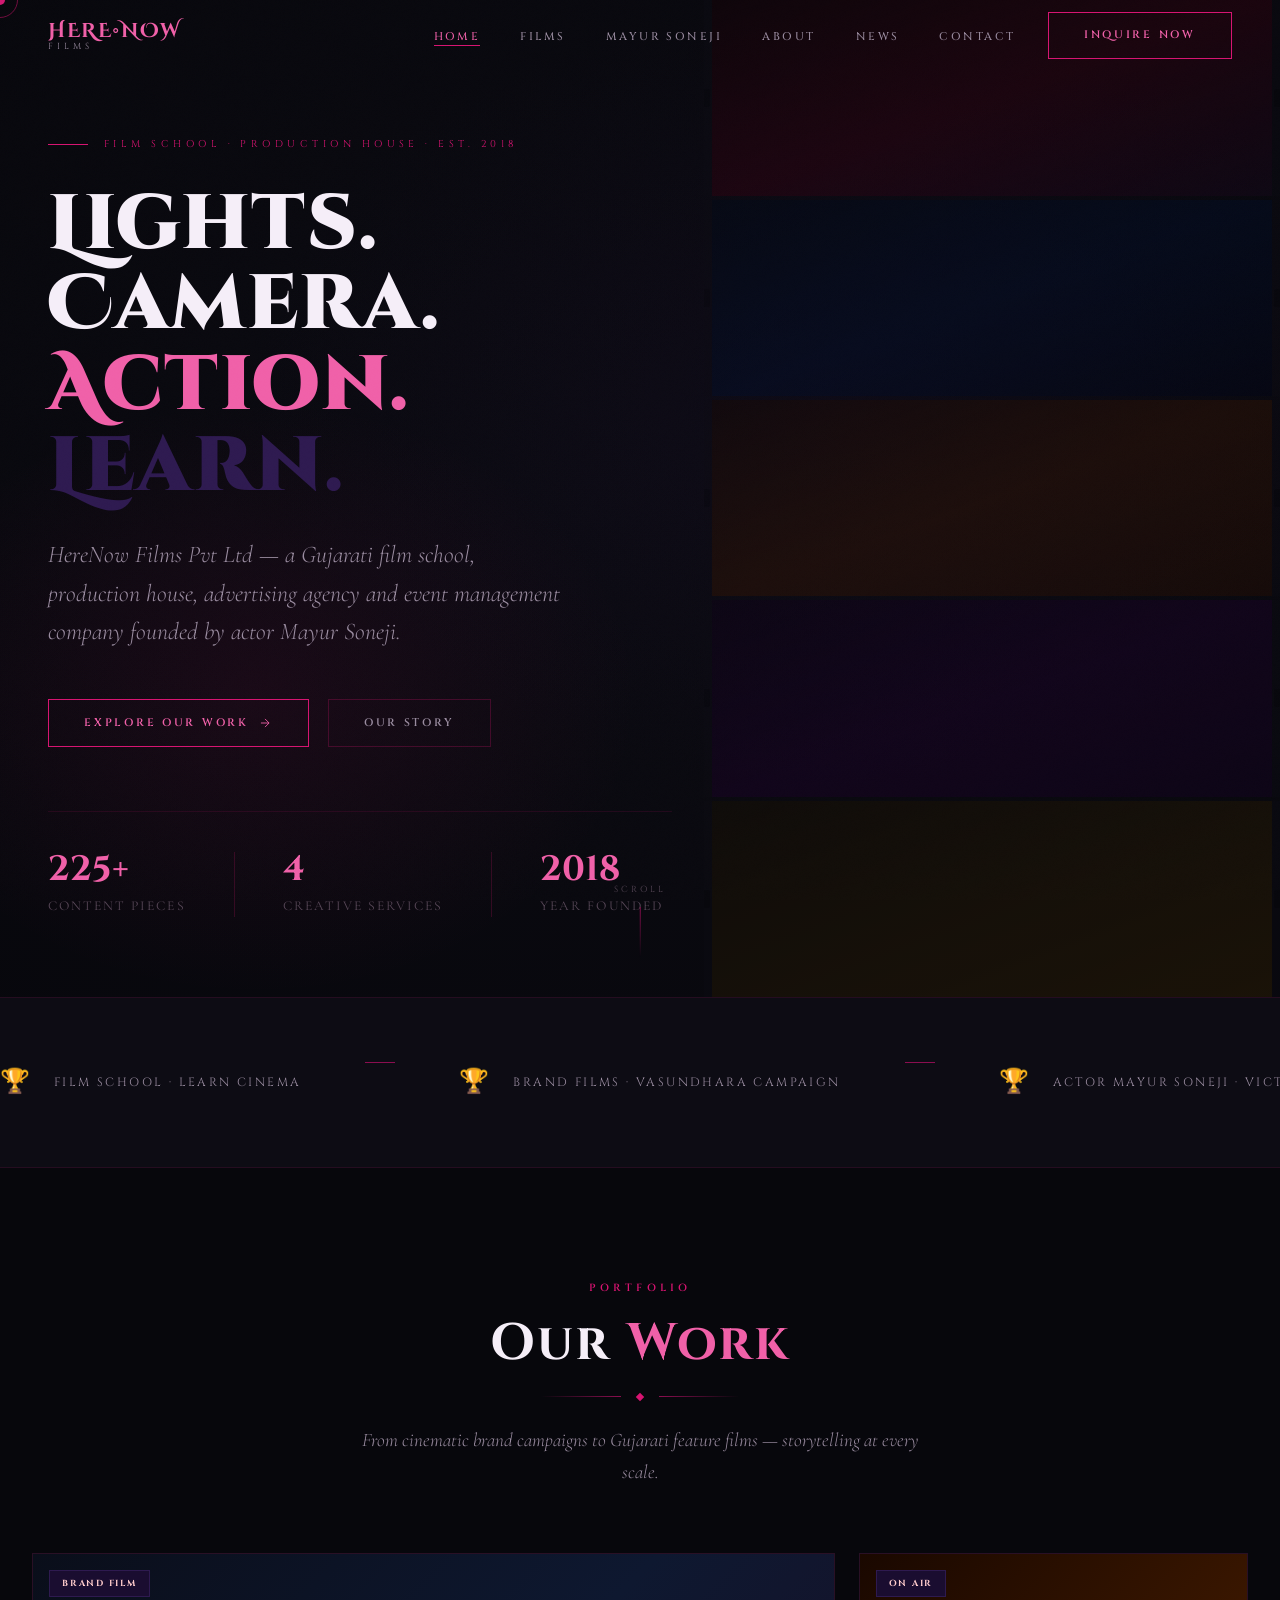
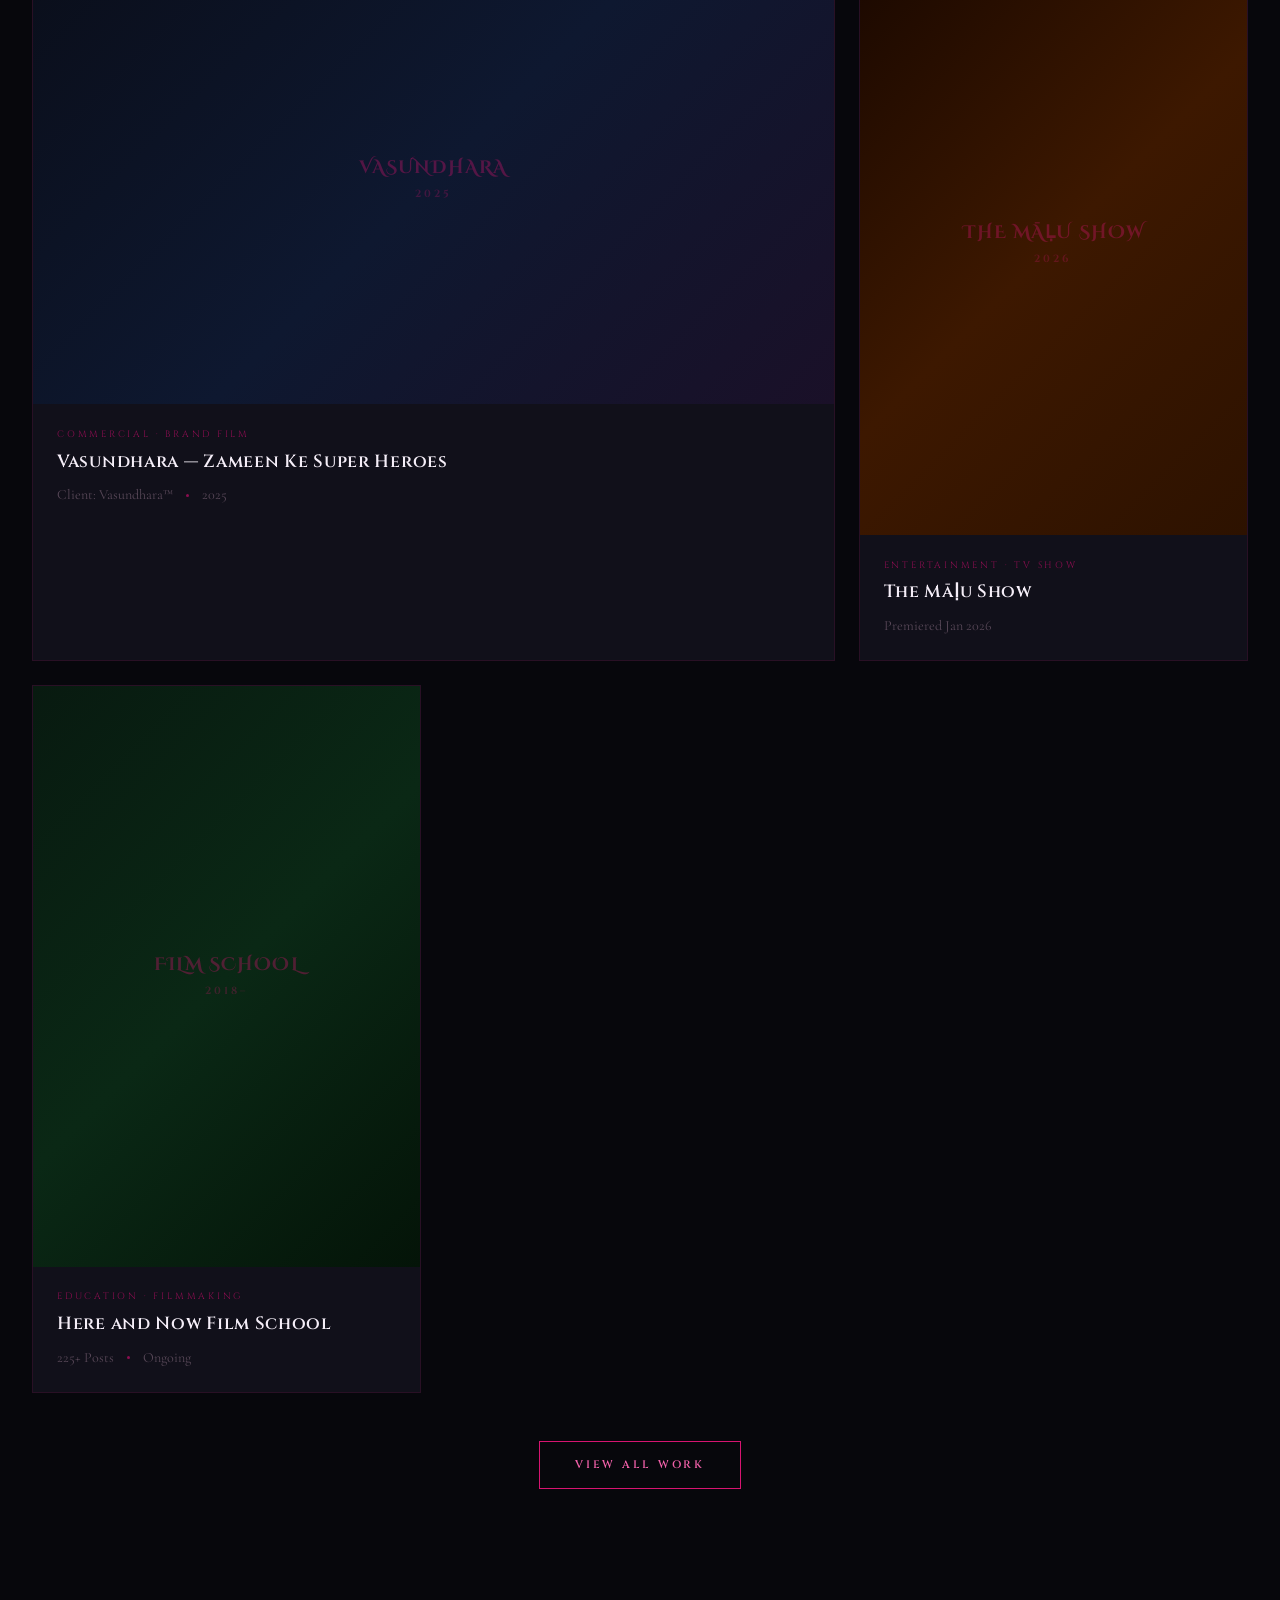
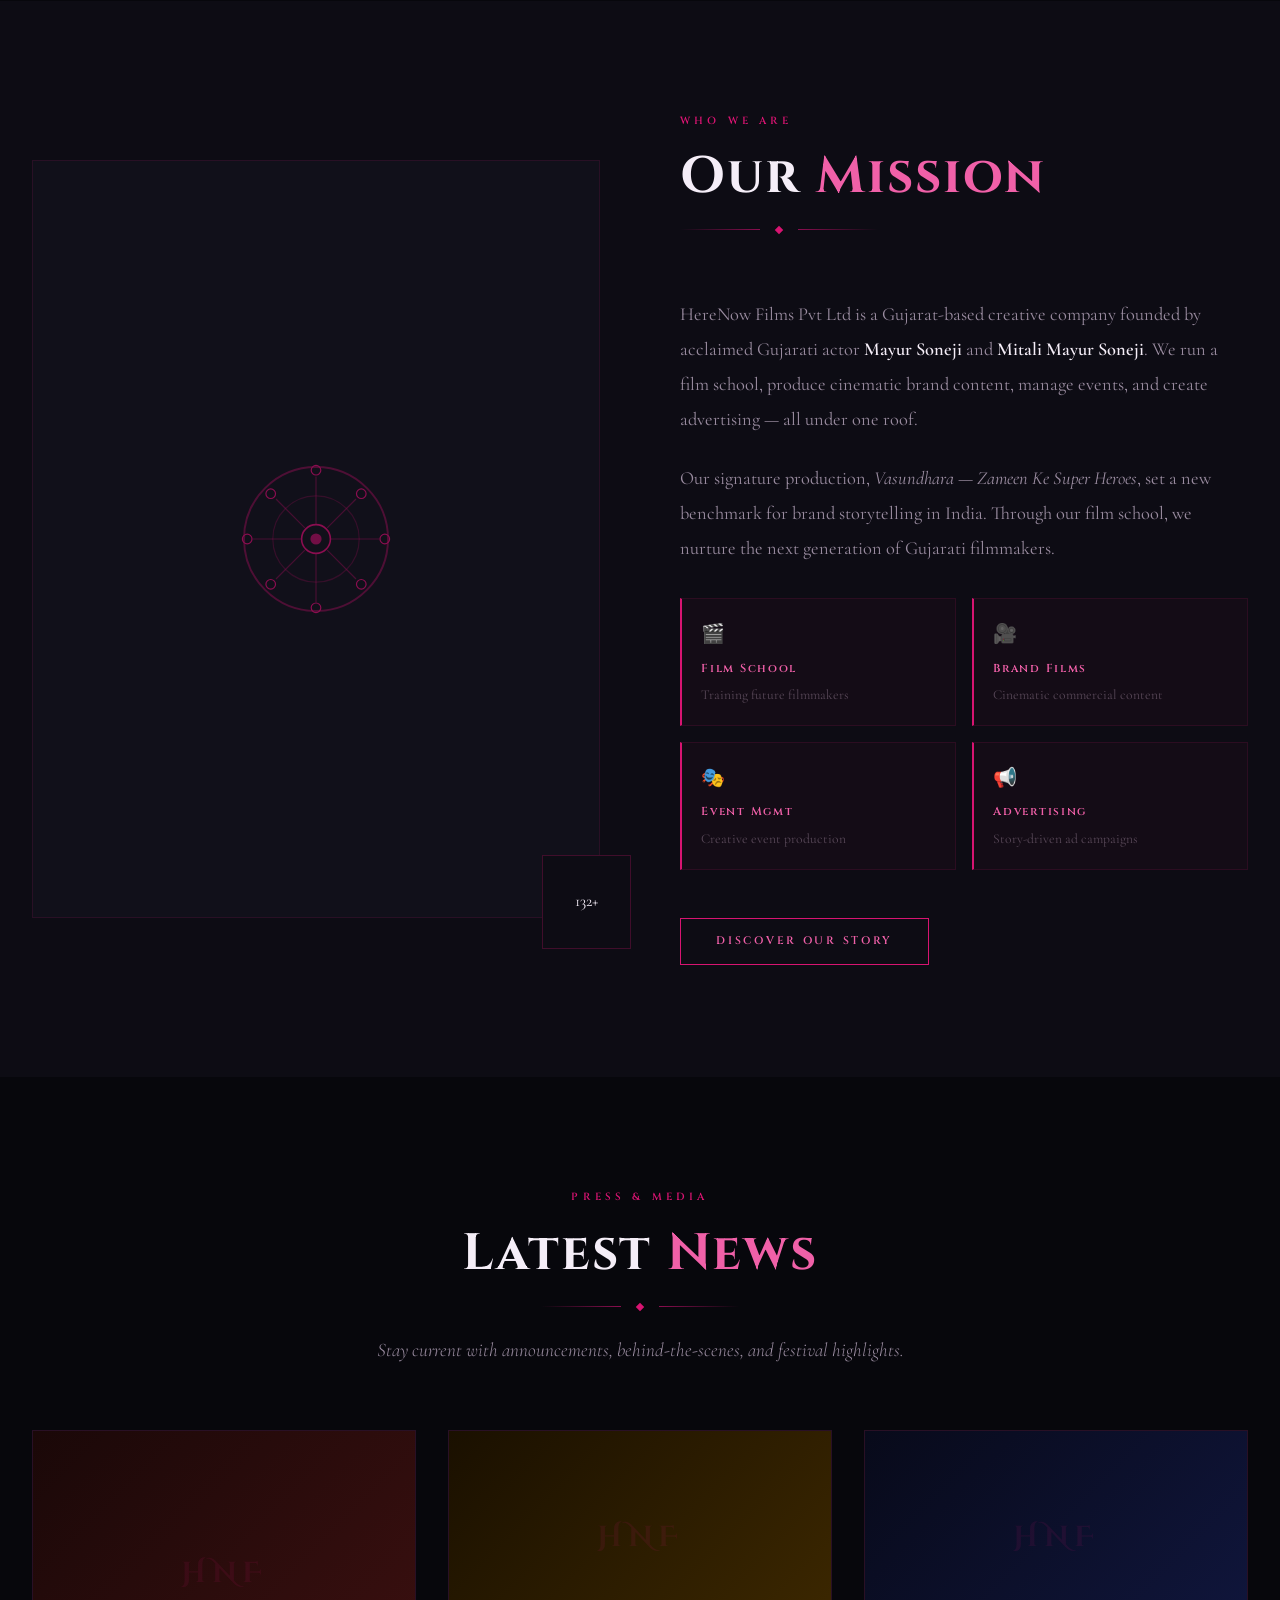
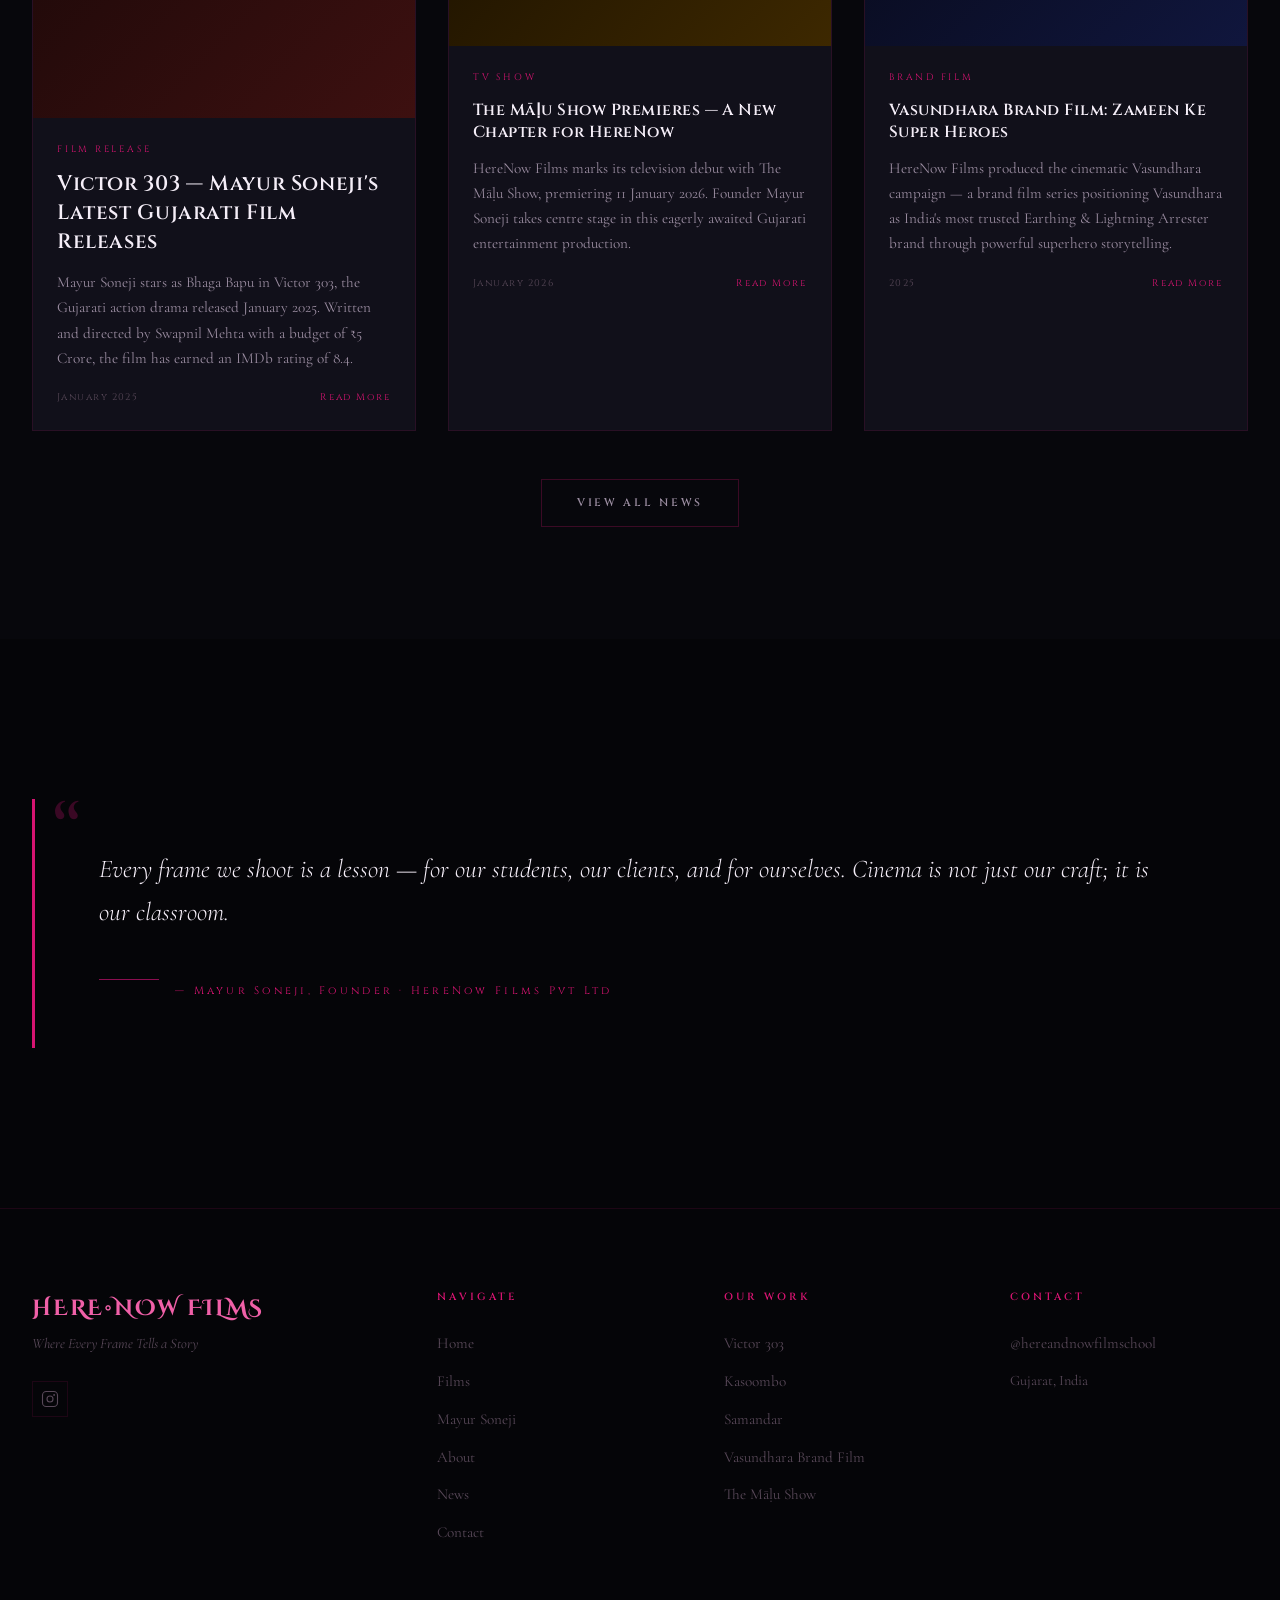
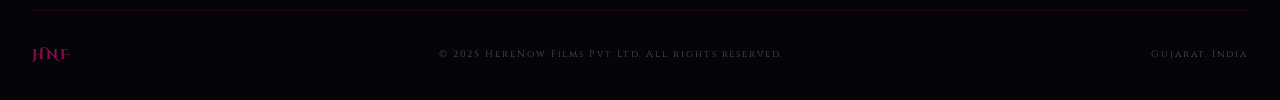
==== index.html @ 3582c5d5 "Here Now Films website - initial deployment" ====
<!DOCTYPE html>
<html lang="en">
<head>
  <meta charset="UTF-8">
  <meta name="viewport" content="width=device-width, initial-scale=1.0">
  <meta name="description" content="HereNow Films Pvt Ltd — Gujarati film school, production house, advertising agency and event management company founded by actor Mayur Soneji.">
  <title>HereNow Films Pvt Ltd | Film School · Production House · Gujarat</title>
  <link rel="preconnect" href="https://fonts.googleapis.com">
  <link rel="preconnect" href="https://fonts.gstatic.com" crossorigin>
  <link href="https://fonts.googleapis.com/css2?family=Cinzel:wght@400;500;600;700;900&family=Cinzel+Decorative:wght@400;700;900&family=Cormorant+Garamond:ital,wght@0,300;0,400;0,500;0,600;1,300;1,400;1,500;1,600&family=Special+Elite&display=swap" rel="stylesheet">
  <link rel="stylesheet" href="style.css">
  <style>
    /* page-specific patches */
    .hero-tagline { display:flex; align-items:center; gap:1rem; margin-bottom:2rem; opacity:0; animation:fadeUp 0.8s 0.2s cubic-bezier(.4,0,.2,1) forwards; }
    .film-poster { position:relative; overflow:hidden; }
    .film-poster-art { position:absolute; inset:0; display:flex; flex-direction:column; align-items:center; justify-content:center; gap:0.5rem; font-family:'Cinzel Decorative',serif; color:rgba(215,20,113,0.35); text-align:center; padding:1.5rem; transition:color .3s; }
    .film-card:hover .film-poster-art { color:rgba(215,20,113,0.55); }
    .film-poster-art-title { font-size:clamp(.9rem,1.4vw,1.2rem); font-weight:700; letter-spacing:.06em; line-height:1.3; }
    .film-poster-art-year { font-family:'Cinzel',serif; font-size:.65rem; letter-spacing:.3em; color:rgba(215,20,113,.25); }
    .news-card-img { position:relative; overflow:hidden; width:100%; aspect-ratio:16/9; }
    .news-card-img-art { position:absolute; inset:0; display:flex; align-items:center; justify-content:center; }
    .news-card-img-text { font-family:'Cinzel Decorative',serif; font-size:1.8rem; font-weight:700; color:rgba(215,20,113,.1); letter-spacing:.2em; }
    .section-cta { text-align:center; margin-top:3rem; }
    .hero-stat-divider { width:1px; background:rgba(215,20,113,.2); align-self:stretch; }
    .about-reel-svg { width:160px; height:160px; color:var(--gold-dim); animation:reelSpin 14s linear infinite; }
    .pull-quote-mark { position:absolute; top:0; left:1rem; font-family:'Cinzel Decorative',serif; font-size:6rem; color:var(--gold-dim); line-height:1; opacity:.4; }
    .pull-quote-footer { margin-top:1.5rem; display:flex; align-items:center; gap:1rem; }
    .pull-quote-rule { flex:1; max-width:60px; height:1px; background:var(--gold-dim); }
    .footer-grid { display:grid; grid-template-columns:1.5fr 1fr 1fr 1fr; gap:3rem; }
    .footer-main { padding:5rem 0 0; }
    .footer-col-title { font-family:'Cinzel',serif; font-size:.65rem; font-weight:600; letter-spacing:.3em; text-transform:uppercase; color:var(--gold); margin-bottom:1.5rem; }
    .footer-brand-sub { font-family:'Cinzel',serif; font-size:.5rem; letter-spacing:.5em; color:var(--text-muted); display:block; }
    .footer-brand { text-decoration:none; display:block; margin-bottom:.5rem; }
    .footer-contact-item { margin-bottom:1rem; }
    .footer-contact-label { display:block; font-family:'Cinzel',serif; font-size:.58rem; letter-spacing:.25em; text-transform:uppercase; color:var(--gold); margin-bottom:.25rem; }
    .footer-contact-value { font-size:.9rem; color:var(--text-muted); }
    a.footer-contact-value { text-decoration:none; transition:color .3s; }
    a.footer-contact-value:hover { color:var(--text-secondary); }
    .footer-legal { display:flex; gap:1rem; align-items:center; }
    .footer-legal-sep { color:var(--text-muted); }
    a.footer-legal-link { font-family:'Cinzel',serif; font-size:.55rem; letter-spacing:.15em; color:var(--text-muted); text-decoration:none; transition:color .3s; }
    a.footer-legal-link:hover { color:var(--gold); }
    .footer-bottom-inner { display:flex; align-items:center; justify-content:space-between; }
    .footer-copyright { font-family:'Cinzel',serif; font-size:.58rem; letter-spacing:.18em; color:var(--text-muted); }
    @media(max-width:1024px){ .footer-grid{grid-template-columns:1fr 1fr;} }
    @media(max-width:600px){ .footer-grid{grid-template-columns:1fr;} .footer-bottom-inner{flex-direction:column;gap:.75rem;text-align:center;} }
  </style>
</head>
<body>

  <div class="cursor"></div>
  <div class="cursor-ring"></div>

  <!-- NAV -->
  <nav class="nav">
    <a href="index.html" class="nav-brand">
      <span class="nav-brand-main">HERE•NOW</span>
      <span class="nav-brand-sub">FILMS</span>
    </a>
    <button class="hamburger" aria-label="Menu">
      <span></span><span></span><span></span>
    </button>
    <ul class="nav-links">
      <li><a href="index.html" class="active">Home</a></li>
      <li><a href="films.html">Films</a></li>
      <li><a href="mayur.html">Mayur Soneji</a></li>
      <li><a href="about.html">About</a></li>
      <li><a href="news.html">News</a></li>
      <li><a href="contact.html">Contact</a></li>
    </ul>
    <a href="contact.html" class="btn btn-gold nav-cta">Inquire Now</a>
  </nav>

  <!-- HERO -->
  <section class="hero">
    <div class="hero-bg">
      <div class="hero-bg-gradient"></div>
      <div class="hero-film-strip">
        <div class="hero-film-frame" style="background:linear-gradient(160deg,#1a0005,#3d0010,#1a0820);"></div>
        <div class="hero-film-frame" style="background:linear-gradient(160deg,#000a1a,#001030,#00051a);"></div>
        <div class="hero-film-frame" style="background:linear-gradient(160deg,#1a0800,#3d1800,#2d1000);"></div>
        <div class="hero-film-frame" style="background:linear-gradient(160deg,#0f0018,#200030,#180028);"></div>
        <div class="hero-film-frame" style="background:linear-gradient(160deg,#1a1200,#2d1e00,#3d2800);"></div>
      </div>
    </div>

    <div class="hero-content">
      <div class="hero-tagline">
        <div class="hero-tagline-line"></div>
        <span class="hero-tagline-text">Film School · Production House · Est. 2018</span>
      </div>
      <h1 class="hero-title">
        Lights. Camera. <br><span class="gold">Action.</span> <span class="crimson">Learn.</span>
      </h1>
      <p class="hero-subtitle">
        HereNow Films Pvt Ltd — a Gujarati film school, production house, advertising agency and event management company founded by actor Mayur Soneji.
      </p>
      <div class="hero-actions">
        <a href="films.html" class="btn btn-gold">
          <span>Explore Our Work</span>
          <svg class="btn-icon" viewBox="0 0 24 24" fill="none" stroke="currentColor" stroke-width="1.5"><line x1="5" y1="12" x2="19" y2="12"/><polyline points="12,5 19,12 12,19"/></svg>
        </a>
        <a href="about.html" class="btn btn-outline">Our Story</a>
      </div>

      <div class="hero-stats">
        <div>
          <span class="hero-stat-value" data-count="225" data-suffix="+">225+</span>
          <span class="hero-stat-label">Content Pieces</span>
        </div>
        <div class="hero-stat-divider"></div>
        <div>
          <span class="hero-stat-value" data-count="4">4</span>
          <span class="hero-stat-label">Creative Services</span>
        </div>
        <div class="hero-stat-divider"></div>
        <div>
          <span class="hero-stat-value" data-count="2018" data-suffix="">2018</span>
          <span class="hero-stat-label">Year Founded</span>
        </div>
      </div>
    </div>

    <div class="hero-scroll">
      <span class="hero-scroll-text">Scroll</span>
      <div class="hero-scroll-line"></div>
    </div>
  </section>

  <!-- AWARDS TICKER -->
  <div class="awards-strip">
    <div class="awards-ticker">
      <span class="award-item"><span class="award-icon">🏆</span><span class="award-text">Film School · Learn Cinema</span></span><span class="award-separator"></span>
      <span class="award-item"><span class="award-icon">🏆</span><span class="award-text">Brand Films · Vasundhara Campaign</span></span><span class="award-separator"></span>
      <span class="award-item"><span class="award-icon">🏆</span><span class="award-text">Actor Mayur Soneji · Victor 303 · 2025</span></span><span class="award-separator"></span>
      <span class="award-item"><span class="award-icon">🏆</span><span class="award-text">The Māḷu Show · Premiered Jan 2026</span></span><span class="award-separator"></span>
      <span class="award-item"><span class="award-icon">🏆</span><span class="award-text">Event Management · Advertising</span></span><span class="award-separator"></span>
      <span class="award-item"><span class="award-icon">🏆</span><span class="award-text">Kasoombo 2024 · Samandar 2024</span></span><span class="award-separator"></span>
      <span class="award-item"><span class="award-icon">🏆</span><span class="award-text">HereNow Films Pvt Ltd · Gujarat</span></span><span class="award-separator"></span>
      <span class="award-item"><span class="award-icon">🏆</span><span class="award-text">@hereandnowfilmschool · 225+ Posts</span></span><span class="award-separator"></span>
    </div>
  </div>

  <!-- FEATURED FILMS -->
  <section class="section reveal">
    <div class="container">
      <div class="section-header">
        <span class="section-overline">Portfolio</span>
        <h2 class="section-title">Our <span class="highlight">Work</span></h2>
        <div class="section-rule"><div class="section-rule-diamond"></div></div>
        <p class="section-desc">From cinematic brand campaigns to Gujarati feature films — storytelling at every scale.</p>
      </div>

      <div class="films-grid films-grid-featured">

        <!-- Film 1 — featured wide -->
        <div class="film-card reveal reveal-delay-1">
          <div class="film-poster" style="aspect-ratio:16/9;">
            <div class="film-poster-art" style="background:linear-gradient(135deg, #0a0e1a, #0e1830, #1a1028);">
              <span class="film-poster-art-title">VASUNDHARA</span>
              <span class="film-poster-art-year">2025</span>
            </div>
            <span class="film-badge">Brand Film</span>
            <div class="film-poster-overlay">
              <div class="film-poster-play">
                <svg viewBox="0 0 24 24"><polygon points="5,3 19,12 5,21" fill="currentColor"/></svg>
              </div>
            </div>
          </div>
          <div class="film-info">
            <div class="film-genre">Commercial · Brand Film</div>
            <h3 class="film-title">Vasundhara — Zameen Ke Super Heroes</h3>
            <div class="film-meta">
              <span>Client: Vasundhara™</span>
              <span class="film-meta-dot"></span>
              <span>2025</span>
            </div>
          </div>
        </div>

        <!-- Film 2 -->
        <div class="film-card reveal reveal-delay-2">
          <div class="film-poster">
            <div class="film-poster-art" style="background:linear-gradient(135deg, #1a0800, #3d1800, #2d1200);">
              <span class="film-poster-art-title">THE MĀḶU SHOW</span>
              <span class="film-poster-art-year">2026</span>
            </div>
            <span class="film-badge">On Air</span>
            <div class="film-poster-overlay">
              <div class="film-poster-play">
                <svg viewBox="0 0 24 24"><polygon points="5,3 19,12 5,21" fill="currentColor"/></svg>
              </div>
            </div>
          </div>
          <div class="film-info">
            <div class="film-genre">Entertainment · TV Show</div>
            <h3 class="film-title">The Māḷu Show</h3>
            <div class="film-meta">
              <span>Premiered Jan 2026</span>
            </div>
          </div>
        </div>

        <!-- Film 3 -->
        <div class="film-card reveal reveal-delay-3">
          <div class="film-poster">
            <div class="film-poster-art" style="background:linear-gradient(135deg, #081a10, #0a2815, #041408);">
              <span class="film-poster-art-title">FILM SCHOOL</span>
              <span class="film-poster-art-year">2018–</span>
            </div>
            <div class="film-poster-overlay">
              <div class="film-poster-play">
                <svg viewBox="0 0 24 24"><polygon points="5,3 19,12 5,21" fill="currentColor"/></svg>
              </div>
            </div>
          </div>
          <div class="film-info">
            <div class="film-genre">Education · Filmmaking</div>
            <h3 class="film-title">Here and Now Film School</h3>
            <div class="film-meta">
              <span>225+ Posts</span>
              <span class="film-meta-dot"></span>
              <span>Ongoing</span>
            </div>
          </div>
        </div>

      </div>

      <div class="section-cta reveal reveal-delay-4">
        <a href="films.html" class="btn btn-gold">View All Work</a>
      </div>
    </div>
  </section>

  <!-- ABOUT TEASER -->
  <section class="section section-dark reveal">
    <div class="container">
      <div class="about-split">

        <div class="about-visual">
          <div class="about-visual-frame">
            <div class="about-visual-art">
              <svg class="about-reel-svg" viewBox="0 0 200 200" xmlns="http://www.w3.org/2000/svg">
                <circle cx="100" cy="100" r="90" fill="none" stroke="currentColor" stroke-width="2.5" opacity=".5"/>
                <circle cx="100" cy="100" r="54" fill="none" stroke="currentColor" stroke-width="1.5" opacity=".3"/>
                <circle cx="100" cy="100" r="18" fill="none" stroke="currentColor" stroke-width="2"/>
                <circle cx="100" cy="100" r="7"  fill="currentColor" opacity=".8"/>
                <circle cx="100" cy="14"   r="6" fill="none" stroke="currentColor" stroke-width="1.5"/>
                <circle cx="156.6" cy="43.4" r="6" fill="none" stroke="currentColor" stroke-width="1.5"/>
                <circle cx="186"   cy="100" r="6" fill="none" stroke="currentColor" stroke-width="1.5"/>
                <circle cx="156.6" cy="156.6" r="6" fill="none" stroke="currentColor" stroke-width="1.5"/>
                <circle cx="100"   cy="186" r="6" fill="none" stroke="currentColor" stroke-width="1.5"/>
                <circle cx="43.4"  cy="156.6" r="6" fill="none" stroke="currentColor" stroke-width="1.5"/>
                <circle cx="14"    cy="100" r="6" fill="none" stroke="currentColor" stroke-width="1.5"/>
                <circle cx="43.4"  cy="43.4" r="6" fill="none" stroke="currentColor" stroke-width="1.5"/>
                <line x1="100" y1="82" x2="100" y2="22" stroke="currentColor" stroke-width="1.5" opacity=".45"/>
                <line x1="114" y1="86" x2="150" y2="50" stroke="currentColor" stroke-width="1.5" opacity=".45"/>
                <line x1="118" y1="100" x2="179" y2="100" stroke="currentColor" stroke-width="1.5" opacity=".45"/>
                <line x1="114" y1="114" x2="150" y2="150" stroke="currentColor" stroke-width="1.5" opacity=".45"/>
                <line x1="100" y1="118" x2="100" y2="179" stroke="currentColor" stroke-width="1.5" opacity=".45"/>
                <line x1="86" y1="114" x2="50" y2="150" stroke="currentColor" stroke-width="1.5" opacity=".45"/>
                <line x1="82" y1="100" x2="21" y2="100" stroke="currentColor" stroke-width="1.5" opacity=".45"/>
                <line x1="86" y1="86" x2="50" y2="50" stroke="currentColor" stroke-width="1.5" opacity=".45"/>
              </svg>
            </div>
            <div class="about-accent-box" data-count="225" data-suffix="+">
              <span class="about-accent-num">225+</span>
              <span class="about-accent-label">Creative Works</span>
            </div>
          </div>
        </div>

        <div class="about-content">
          <div class="section-header left">
            <span class="section-overline">Who We Are</span>
            <h2 class="section-title">Our <span class="highlight">Mission</span></h2>
            <div class="section-rule"><div class="section-rule-diamond"></div></div>
          </div>
          <p class="about-text">
            HereNow Films Pvt Ltd is a Gujarat-based creative company founded by acclaimed Gujarati actor <strong>Mayur Soneji</strong> and <strong>Mitali Mayur Soneji</strong>. We run a film school, produce cinematic brand content, manage events, and create advertising — all under one roof.
          </p>
          <p class="about-text">
            Our signature production, <em>Vasundhara — Zameen Ke Super Heroes</em>, set a new benchmark for brand storytelling in India. Through our film school, we nurture the next generation of Gujarati filmmakers.
          </p>
          <div class="about-values">
            <div class="about-value">
              <span class="about-value-icon">🎬</span>
              <div class="about-value-title">Film School</div>
              <div class="about-value-desc">Training future filmmakers</div>
            </div>
            <div class="about-value">
              <span class="about-value-icon">🎥</span>
              <div class="about-value-title">Brand Films</div>
              <div class="about-value-desc">Cinematic commercial content</div>
            </div>
            <div class="about-value">
              <span class="about-value-icon">🎭</span>
              <div class="about-value-title">Event Mgmt</div>
              <div class="about-value-desc">Creative event production</div>
            </div>
            <div class="about-value">
              <span class="about-value-icon">📢</span>
              <div class="about-value-title">Advertising</div>
              <div class="about-value-desc">Story-driven ad campaigns</div>
            </div>
          </div>
          <a href="about.html" class="btn btn-gold" style="margin-top:1rem;">Discover Our Story</a>
        </div>

      </div>
    </div>
  </section>

  <!-- LATEST NEWS -->
  <section class="section reveal">
    <div class="container">
      <div class="section-header">
        <span class="section-overline">Press &amp; Media</span>
        <h2 class="section-title">Latest <span class="highlight">News</span></h2>
        <div class="section-rule"><div class="section-rule-diamond"></div></div>
        <p class="section-desc">Stay current with announcements, behind-the-scenes, and festival highlights.</p>
      </div>

      <div class="news-grid">

        <div class="news-card reveal reveal-delay-1">
          <div class="news-card-img">
            <div class="news-card-img-art" style="background:linear-gradient(135deg,#1a0808,#3d1010);">
              <span class="news-card-img-text">HNF</span>
            </div>
          </div>
          <div class="news-card-body">
            <div class="news-category">Film Release</div>
            <h3 class="news-title">Victor 303 — Mayur Soneji's Latest Gujarati Film Releases</h3>
            <p class="news-excerpt">Mayur Soneji stars as Bhaga Bapu in Victor 303, the Gujarati action drama released January 2025. Written and directed by Swapnil Mehta with a budget of ₹5 Crore, the film has earned an IMDb rating of 8.4.</p>
            <div class="news-meta">
              <span>January 2025</span>
              <a href="news.html" class="news-read-more">Read More</a>
            </div>
          </div>
        </div>

        <div class="news-card reveal reveal-delay-2">
          <div class="news-card-img">
            <div class="news-card-img-art" style="background:linear-gradient(135deg,#1a1000,#3d2800);">
              <span class="news-card-img-text">HNF</span>
            </div>
          </div>
          <div class="news-card-body">
            <div class="news-category">TV Show</div>
            <h3 class="news-title">The Māḷu Show Premieres — A New Chapter for HereNow</h3>
            <p class="news-excerpt">HereNow Films marks its television debut with The Māḷu Show, premiering 11 January 2026. Founder Mayur Soneji takes centre stage in this eagerly awaited Gujarati entertainment production.</p>
            <div class="news-meta">
              <span>January 2026</span>
              <a href="news.html" class="news-read-more">Read More</a>
            </div>
          </div>
        </div>

        <div class="news-card reveal reveal-delay-3">
          <div class="news-card-img">
            <div class="news-card-img-art" style="background:linear-gradient(135deg,#080a1a,#10163d);">
              <span class="news-card-img-text">HNF</span>
            </div>
          </div>
          <div class="news-card-body">
            <div class="news-category">Brand Film</div>
            <h3 class="news-title">Vasundhara Brand Film: Zameen Ke Super Heroes</h3>
            <p class="news-excerpt">HereNow Films produced the cinematic Vasundhara campaign — a brand film series positioning Vasundhara as India's most trusted Earthing &amp; Lightning Arrester brand through powerful superhero storytelling.</p>
            <div class="news-meta">
              <span>2025</span>
              <a href="news.html" class="news-read-more">Read More</a>
            </div>
          </div>
        </div>

      </div>

      <div class="section-cta reveal reveal-delay-4">
        <a href="news.html" class="btn btn-outline">View All News</a>
      </div>
    </div>
  </section>

  <!-- PULL QUOTE -->
  <section class="section section-darker reveal">
    <div class="container">
      <div class="pull-quote">
        <p class="pull-quote-text">
          Every frame we shoot is a lesson — for our students, our clients, and for ourselves. Cinema is not just our craft; it is our classroom.
        </p>
        <div class="pull-quote-footer">
          <div class="pull-quote-rule"></div>
          <span class="pull-quote-author">— Mayur Soneji, Founder · HereNow Films Pvt Ltd</span>
        </div>
      </div>
    </div>
  </section>

  <!-- FOOTER -->
  <footer class="footer">
    <div class="container">
      <div class="footer-top">

        <div>
          <a href="index.html" style="text-decoration:none; display:block; margin-bottom:0.3rem;">
            <span class="footer-brand-name">HERE•NOW FILMS</span>
          </a>
          <p class="footer-brand-tagline">Where Every Frame Tells a Story</p>
          <div class="footer-social">
            <a href="https://www.instagram.com/hereandnowfilmschool/" target="_blank" rel="noopener" aria-label="Instagram">
              <svg viewBox="0 0 24 24" fill="none" stroke="currentColor" stroke-width="1.5" width="18" height="18"><rect x="2" y="2" width="20" height="20" rx="5"/><circle cx="12" cy="12" r="4"/><circle cx="17.5" cy="6.5" r="0.5" fill="currentColor"/></svg>
            </a>
          </div>
        </div>

        <div>
          <h4 class="footer-heading">Navigate</h4>
          <ul class="footer-links">
            <li><a href="index.html">Home</a></li>
            <li><a href="films.html">Films</a></li>
            <li><a href="mayur.html">Mayur Soneji</a></li>
            <li><a href="about.html">About</a></li>
            <li><a href="news.html">News</a></li>
            <li><a href="contact.html">Contact</a></li>
          </ul>
        </div>

        <div>
          <h4 class="footer-heading">Our Work</h4>
          <ul class="footer-links">
            <li><a href="films.html">Victor 303</a></li>
            <li><a href="films.html">Kasoombo</a></li>
            <li><a href="films.html">Samandar</a></li>
            <li><a href="films.html">Vasundhara Brand Film</a></li>
            <li><a href="films.html">The Māḷu Show</a></li>
          </ul>
        </div>

        <div>
          <h4 class="footer-heading">Contact</h4>
          <ul class="footer-links">
            <li><a href="https://www.instagram.com/hereandnowfilmschool/" target="_blank" rel="noopener">@hereandnowfilmschool</a></li>
          </ul>
          <p style="font-family:'Cormorant Garamond',serif; font-size:0.9rem; color:var(--text-muted); margin-top:0.75rem; line-height:1.6;">Gujarat, India</p>
        </div>

      </div>
      <div class="footer-bottom">
        <span class="footer-bottom-logo">HNF</span>
        <span>&copy; 2025 HereNow Films Pvt Ltd. All rights reserved.</span>
        <span>Gujarat, India</span>
      </div>
    </div>
  </footer>

  <script src="main.js"></script>
</body>
</html>
---- style.css ----
/* ============================================================
   HERE NOW FILMS — CINEMATIC DESIGN SYSTEM
   Brand Identity | Dark | Magenta | Indigo | Pink
   ============================================================ */

@import url('https://fonts.googleapis.com/css2?family=Cinzel:wght@400;500;600;700;900&family=Cinzel+Decorative:wght@400;700;900&family=Cormorant+Garamond:ital,wght@0,300;0,400;0,500;0,600;1,300;1,400;1,500;1,600&family=Special+Elite&display=swap');

/* ── CSS VARIABLES ─────────────────────────────────────────── */
:root {
  --bg-primary:    #07070C;
  --bg-secondary:  #0D0C14;
  --bg-card:       #11101A;
  --bg-card-hover: #161524;

  --gold:          #D71471;
  --gold-light:    #F060A8;
  --gold-bright:   #FF1A80;
  --gold-dim:      #8B0E50;
  --crimson:       #1A0D30;
  --crimson-bright:#2E1A50;
  --amber:         #8B0E50;
  --amber-bright:  #C01060;

  --text-primary:  #F5EEF8;
  --text-secondary:#9A8CA0;
  --text-muted:    #584858;

  --border:        rgba(215, 20, 113, 0.12);
  --border-mid:    rgba(215, 20, 113, 0.25);
  --border-bright: rgba(215, 20, 113, 0.55);

  --nav-height:    72px;
  --container-max: 1280px;

  --ease-cinematic: cubic-bezier(0.25, 0.1, 0.25, 1);
  --ease-bounce:    cubic-bezier(0.34, 1.56, 0.64, 1);
  --ease-smooth:    cubic-bezier(0.4, 0, 0.2, 1);

  --shadow-gold:   0 0 30px rgba(215, 20, 113, 0.15), 0 0 80px rgba(215, 20, 113, 0.05);
  --shadow-card:   0 8px 40px rgba(0, 0, 0, 0.6);
  --shadow-crimson:0 0 30px rgba(26, 13, 48, 0.5);
}

/* ── RESET & BASE ──────────────────────────────────────────── */
*, *::before, *::after {
  box-sizing: border-box;
  margin: 0;
  padding: 0;
}

html {
  scroll-behavior: smooth;
  font-size: 16px;
  overflow-x: hidden;
}

body {
  background-color: var(--bg-primary);
  color: var(--text-primary);
  font-family: 'Cormorant Garamond', Georgia, serif;
  font-weight: 400;
  line-height: 1.7;
  overflow-x: hidden;
  cursor: none;
}

::selection {
  background: var(--gold);
  color: var(--bg-primary);
}

/* ── CUSTOM SCROLLBAR ──────────────────────────────────────── */
::-webkit-scrollbar { width: 4px; }
::-webkit-scrollbar-track { background: var(--bg-primary); }
::-webkit-scrollbar-thumb { background: var(--gold-dim); border-radius: 2px; }
::-webkit-scrollbar-thumb:hover { background: var(--gold); }

/* ── CUSTOM CURSOR ─────────────────────────────────────────── */
.cursor {
  position: fixed;
  top: 0; left: 0;
  width: 10px; height: 10px;
  background: var(--gold);
  border-radius: 50%;
  pointer-events: none;
  z-index: 9999;
  transform: translate(-50%, -50%);
  transition: transform 0.1s, width 0.3s var(--ease-smooth), height 0.3s var(--ease-smooth), background 0.3s;
  mix-blend-mode: exclusion;
}

.cursor-ring {
  position: fixed;
  top: 0; left: 0;
  width: 36px; height: 36px;
  border: 1px solid rgba(215, 20, 113, 0.5);
  border-radius: 50%;
  pointer-events: none;
  z-index: 9998;
  transform: translate(-50%, -50%);
  transition: transform 0.12s, width 0.4s var(--ease-smooth), height 0.4s var(--ease-smooth);
}

body:has(a:hover) .cursor,
body:has(button:hover) .cursor { width: 6px; height: 6px; }
body:has(a:hover) .cursor-ring,
body:has(button:hover) .cursor-ring { width: 52px; height: 52px; border-color: var(--gold); }

/* ── FILM GRAIN OVERLAY ────────────────────────────────────── */
body::before {
  content: '';
  position: fixed;
  inset: 0;
  background-image: url("data:image/svg+xml,%3Csvg viewBox='0 0 200 200' xmlns='http://www.w3.org/2000/svg'%3E%3Cfilter id='grain'%3E%3CfeTurbulence type='fractalNoise' baseFrequency='0.85' numOctaves='4' stitchTiles='stitch'/%3E%3C/filter%3E%3Crect width='100%25' height='100%25' filter='url(%23grain)' opacity='0.06'/%3E%3C/svg%3E");
  background-size: 180px;
  pointer-events: none;
  z-index: 9997;
  opacity: 0.4;
  mix-blend-mode: overlay;
}

/* ── CONTAINER ─────────────────────────────────────────────── */
.container {
  max-width: var(--container-max);
  margin: 0 auto;
  padding: 0 2rem;
}

/* ── NAVIGATION ────────────────────────────────────────────── */
.nav {
  position: fixed;
  top: 0; left: 0; right: 0;
  height: var(--nav-height);
  z-index: 1000;
  display: flex;
  align-items: center;
  padding: 0 3rem;
  transition: background 0.4s var(--ease-smooth), border-color 0.4s;
  border-bottom: 1px solid transparent;
}

.nav.scrolled {
  background: rgba(7, 7, 12, 0.92);
  backdrop-filter: blur(20px);
  -webkit-backdrop-filter: blur(20px);
  border-bottom-color: var(--border);
}

.nav-brand {
  text-decoration: none;
  display: flex;
  flex-direction: column;
  line-height: 1;
  gap: 1px;
}

.nav-brand-main {
  font-family: 'Cinzel Decorative', serif;
  font-weight: 700;
  font-size: 1.25rem;
  color: var(--gold-light);
  letter-spacing: 0.08em;
  text-transform: uppercase;
}

.nav-brand-main .brand-dot,
.footer-brand-name .brand-dot {
  color: var(--gold);
  font-style: normal;
  margin: 0 0.05em;
}

.nav-brand-sub {
  font-family: 'Cinzel', serif;
  font-weight: 400;
  font-size: 0.55rem;
  color: var(--text-secondary);
  letter-spacing: 0.45em;
  text-transform: uppercase;
}

.nav-links {
  display: flex;
  align-items: center;
  gap: 2.5rem;
  list-style: none;
  margin-left: auto;
}

.nav-links a {
  font-family: 'Cinzel', serif;
  font-size: 0.7rem;
  font-weight: 500;
  letter-spacing: 0.22em;
  text-transform: uppercase;
  color: var(--text-secondary);
  text-decoration: none;
  position: relative;
  padding-bottom: 2px;
  transition: color 0.3s;
}

.nav-links a::after {
  content: '';
  position: absolute;
  bottom: 0; left: 0;
  width: 0; height: 1px;
  background: var(--gold);
  transition: width 0.35s var(--ease-smooth);
}

.nav-links a:hover,
.nav-links a.active {
  color: var(--gold-light);
}

.nav-links a:hover::after,
.nav-links a.active::after {
  width: 100%;
}

.nav-cta {
  margin-left: 2rem;
}

.hamburger {
  display: none;
  flex-direction: column;
  gap: 5px;
  cursor: pointer;
  margin-left: auto;
  padding: 4px;
}

.hamburger span {
  display: block;
  width: 24px;
  height: 1.5px;
  background: var(--gold);
  transition: transform 0.3s, opacity 0.3s;
}

.hamburger.active span:nth-child(1) { transform: translateY(6.5px) rotate(45deg); }
.hamburger.active span:nth-child(2) { opacity: 0; }
.hamburger.active span:nth-child(3) { transform: translateY(-6.5px) rotate(-45deg); }

/* ── BUTTONS ───────────────────────────────────────────────── */
.btn {
  display: inline-flex;
  align-items: center;
  gap: 0.6rem;
  font-family: 'Cinzel', serif;
  font-size: 0.68rem;
  font-weight: 600;
  letter-spacing: 0.25em;
  text-transform: uppercase;
  text-decoration: none;
  padding: 0.85rem 2.2rem;
  border: 1px solid;
  cursor: pointer;
  transition: all 0.35s var(--ease-smooth);
  position: relative;
  overflow: hidden;
}

.btn::before {
  content: '';
  position: absolute;
  inset: 0;
  transform: translateX(-101%);
  transition: transform 0.4s var(--ease-smooth);
}

.btn:hover::before { transform: translateX(0); }
.btn:hover { color: var(--bg-primary); }

.btn-gold {
  border-color: var(--gold);
  color: var(--gold-light);
  background: transparent;
}
.btn-gold::before { background: var(--gold-light); }
.btn-gold:hover { border-color: var(--gold-light); }

.btn-crimson {
  border-color: var(--crimson-bright);
  color: #ff8080;
  background: transparent;
}
.btn-crimson::before { background: var(--crimson-bright); }

.btn-outline {
  border-color: var(--border-mid);
  color: var(--text-secondary);
  background: transparent;
}
.btn-outline::before { background: var(--border-mid); }
.btn-outline:hover { color: var(--text-primary); }

.btn-icon {
  width: 14px;
  height: 14px;
  transition: transform 0.3s var(--ease-bounce);
}
.btn:hover .btn-icon { transform: translateX(4px); }

/* ── SECTION HEADERS ───────────────────────────────────────── */
.section-header {
  text-align: center;
  margin-bottom: 4rem;
}

.section-header.left {
  text-align: left;
}

.section-overline {
  display: block;
  font-family: 'Cinzel', serif;
  font-size: 0.65rem;
  font-weight: 600;
  letter-spacing: 0.4em;
  text-transform: uppercase;
  color: var(--gold);
  margin-bottom: 1rem;
}

.section-title {
  font-family: 'Cinzel', serif;
  font-size: clamp(2rem, 4vw, 3.2rem);
  font-weight: 700;
  color: var(--text-primary);
  line-height: 1.2;
  letter-spacing: 0.04em;
}

.section-title .highlight {
  color: var(--gold-light);
}

.section-rule {
  display: flex;
  align-items: center;
  gap: 1rem;
  margin-top: 1.2rem;
  justify-content: center;
}

.section-header.left .section-rule {
  justify-content: flex-start;
}

.section-rule::before,
.section-rule::after {
  content: '';
  flex: 1;
  max-width: 80px;
  height: 1px;
  background: linear-gradient(90deg, transparent, var(--gold-dim));
}
.section-rule::after {
  background: linear-gradient(90deg, var(--gold-dim), transparent);
}

.section-rule-diamond {
  width: 6px; height: 6px;
  background: var(--gold);
  transform: rotate(45deg);
  flex-shrink: 0;
}

.section-desc {
  font-family: 'Cormorant Garamond', serif;
  font-size: 1.2rem;
  font-weight: 300;
  font-style: italic;
  color: var(--text-secondary);
  margin-top: 1.5rem;
  max-width: 580px;
}

.section-header:not(.left) .section-desc {
  margin: 1.5rem auto 0;
}

/* ── HERO ──────────────────────────────────────────────────── */
.hero {
  position: relative;
  min-height: 100vh;
  display: flex;
  align-items: center;
  overflow: hidden;
}

.hero-bg {
  position: absolute;
  inset: 0;
  z-index: 0;
}

.hero-bg-gradient {
  position: absolute;
  inset: 0;
  background:
    radial-gradient(ellipse 70% 60% at 65% 40%, rgba(26, 13, 48, 0.18) 0%, transparent 65%),
    radial-gradient(ellipse 50% 50% at 20% 70%, rgba(215, 20, 113, 0.08) 0%, transparent 60%),
    radial-gradient(ellipse 80% 80% at 50% 50%, rgba(13, 12, 20, 0.7) 0%, var(--bg-primary) 100%);
}

.hero-film-strip {
  position: absolute;
  right: 0; top: 0; bottom: 0;
  width: 45%;
  display: flex;
  flex-direction: column;
  gap: 4px;
  overflow: hidden;
  opacity: 0.35;
}

.hero-film-frame {
  flex: 1;
  position: relative;
  background: var(--bg-card);
  border-left: 8px solid var(--bg-secondary);
  border-right: 8px solid var(--bg-secondary);
}

.hero-film-frame::before,
.hero-film-frame::after {
  content: '';
  position: absolute;
  top: 50%;
  transform: translateY(-50%);
  width: 12px;
  height: 18px;
  background: var(--bg-primary);
  border-radius: 2px;
}
.hero-film-frame::before { left: -14px; }
.hero-film-frame::after { right: -14px; }

.hero-film-frame:nth-child(1) { background: linear-gradient(135deg, #1a0808, #2d1010); }
.hero-film-frame:nth-child(2) { background: linear-gradient(135deg, #0a0a18, #141430); }
.hero-film-frame:nth-child(3) { background: linear-gradient(135deg, #181408, #2a2010); }
.hero-film-frame:nth-child(4) { background: linear-gradient(135deg, #0e0e1a, #1c1228); }
.hero-film-frame:nth-child(5) { background: linear-gradient(135deg, #14080e, #281020); }

.hero-content {
  position: relative;
  z-index: 2;
  padding: calc(var(--nav-height) + 4rem) 3rem 5rem;
  max-width: 720px;
}

.hero-tagline {
  display: flex;
  align-items: center;
  gap: 1rem;
  margin-bottom: 2rem;
  opacity: 0;
  animation: fadeUp 0.8s 0.2s var(--ease-smooth) forwards;
}

.hero-tagline-line {
  width: 40px;
  height: 1px;
  background: var(--gold);
}

.hero-tagline-text {
  font-family: 'Cinzel', serif;
  font-size: 0.62rem;
  letter-spacing: 0.45em;
  text-transform: uppercase;
  color: var(--gold);
}

.hero-title {
  font-family: 'Cinzel Decorative', serif;
  font-weight: 900;
  font-size: clamp(2.8rem, 6vw, 5.5rem);
  line-height: 1.05;
  letter-spacing: 0.02em;
  color: var(--text-primary);
  margin-bottom: 1.8rem;
  opacity: 0;
  animation: fadeUp 0.9s 0.35s var(--ease-smooth) forwards;
}

.hero-title .gold { color: var(--gold-light); }
.hero-title .crimson { color: var(--crimson-bright); }

.hero-subtitle {
  font-family: 'Cormorant Garamond', serif;
  font-size: clamp(1.1rem, 2.2vw, 1.5rem);
  font-weight: 300;
  font-style: italic;
  color: var(--text-secondary);
  margin-bottom: 3rem;
  max-width: 520px;
  line-height: 1.6;
  opacity: 0;
  animation: fadeUp 0.9s 0.5s var(--ease-smooth) forwards;
}

.hero-actions {
  display: flex;
  gap: 1.2rem;
  flex-wrap: wrap;
  opacity: 0;
  animation: fadeUp 0.9s 0.65s var(--ease-smooth) forwards;
}

.hero-stats {
  display: flex;
  gap: 3rem;
  margin-top: 4rem;
  padding-top: 2.5rem;
  border-top: 1px solid var(--border);
  opacity: 0;
  animation: fadeUp 0.9s 0.8s var(--ease-smooth) forwards;
}

.hero-stat-value {
  font-family: 'Cinzel', serif;
  font-size: 2.2rem;
  font-weight: 700;
  color: var(--gold-light);
  line-height: 1;
  display: block;
}

.hero-stat-label {
  font-family: 'Cormorant Garamond', serif;
  font-size: 0.85rem;
  color: var(--text-muted);
  letter-spacing: 0.15em;
  text-transform: uppercase;
  margin-top: 0.4rem;
  display: block;
}

.hero-scroll {
  position: absolute;
  bottom: 2.5rem;
  left: 50%;
  transform: translateX(-50%);
  display: flex;
  flex-direction: column;
  align-items: center;
  gap: 0.6rem;
  z-index: 2;
  opacity: 0;
  animation: fadeIn 1s 1.2s forwards;
}

.hero-scroll-text {
  font-family: 'Cinzel', serif;
  font-size: 0.55rem;
  letter-spacing: 0.35em;
  text-transform: uppercase;
  color: var(--text-muted);
}

.hero-scroll-line {
  width: 1px;
  height: 50px;
  background: linear-gradient(to bottom, var(--gold-dim), transparent);
  animation: scrollPulse 2s ease-in-out infinite;
}

/* ── SECTION SPACING ───────────────────────────────────────── */
.section {
  padding: 7rem 0;
}

.section-sm {
  padding: 4rem 0;
}

.section-lg {
  padding: 10rem 0;
}

.section-dark {
  background: var(--bg-secondary);
}

.section-darker {
  background: #050508;
}

/* ── FILM CARDS ────────────────────────────────────────────── */
.films-grid {
  display: grid;
  grid-template-columns: repeat(auto-fill, minmax(280px, 1fr));
  gap: 1.5rem;
}

.films-grid-featured {
  grid-template-columns: repeat(3, 1fr);
  grid-template-rows: auto;
}

.films-grid-featured .film-card:first-child {
  grid-column: span 2;
}

.film-card {
  position: relative;
  background: var(--bg-card);
  border: 1px solid var(--border);
  overflow: hidden;
  transition: border-color 0.4s, transform 0.4s var(--ease-smooth), box-shadow 0.4s;
  cursor: pointer;
}

.film-card:hover {
  border-color: var(--border-mid);
  transform: translateY(-6px);
  box-shadow: var(--shadow-gold), var(--shadow-card);
}

.film-poster {
  width: 100%;
  aspect-ratio: 2/3;
  position: relative;
  overflow: hidden;
}

.films-grid-featured .film-card:first-child .film-poster {
  aspect-ratio: 16/9;
}

.film-poster-art {
  position: absolute;
  inset: 0;
  display: flex;
  align-items: center;
  justify-content: center;
  font-family: 'Cinzel Decorative', serif;
  font-size: 1.2rem;
  font-weight: 700;
  color: rgba(215, 20, 113, 0.3);
  text-align: center;
  padding: 1rem;
  line-height: 1.3;
  transition: color 0.3s;
  letter-spacing: 0.08em;
}

.film-card:hover .film-poster-art {
  color: rgba(215, 20, 113, 0.5);
}

.film-poster-overlay {
  position: absolute;
  inset: 0;
  background: linear-gradient(to top, rgba(7,7,12,0.95) 0%, rgba(7,7,12,0.3) 50%, transparent 100%);
  opacity: 0;
  transition: opacity 0.4s;
  display: flex;
  align-items: flex-end;
  padding: 1.5rem;
}

.film-card:hover .film-poster-overlay {
  opacity: 1;
}

.film-poster-play {
  width: 52px; height: 52px;
  border: 1px solid rgba(215, 20, 113, 0.6);
  border-radius: 50%;
  display: flex;
  align-items: center;
  justify-content: center;
  margin-left: auto;
}

.film-poster-play svg {
  width: 16px; height: 16px;
  fill: var(--gold-light);
  margin-left: 3px;
}

.film-badge {
  position: absolute;
  top: 1rem; left: 1rem;
  font-family: 'Cinzel', serif;
  font-size: 0.55rem;
  font-weight: 700;
  letter-spacing: 0.2em;
  text-transform: uppercase;
  padding: 0.3rem 0.75rem;
  background: var(--crimson);
  color: #ffcccc;
  border: 1px solid var(--crimson-bright);
}

.film-badge.award {
  background: rgba(215, 20, 113, 0.15);
  color: var(--gold-light);
  border-color: var(--border-mid);
}

.film-info {
  padding: 1.4rem 1.5rem;
}

.film-genre {
  font-family: 'Cinzel', serif;
  font-size: 0.58rem;
  letter-spacing: 0.3em;
  text-transform: uppercase;
  color: var(--gold-dim);
  margin-bottom: 0.5rem;
}

.film-title {
  font-family: 'Cinzel', serif;
  font-size: 1.1rem;
  font-weight: 600;
  color: var(--text-primary);
  margin-bottom: 0.6rem;
  line-height: 1.3;
  letter-spacing: 0.04em;
}

.film-meta {
  display: flex;
  align-items: center;
  gap: 0.8rem;
  font-family: 'Cormorant Garamond', serif;
  font-size: 0.88rem;
  color: var(--text-muted);
}

.film-meta-dot {
  width: 3px; height: 3px;
  background: var(--gold-dim);
  border-radius: 50%;
}

/* ── NEWS CARDS ────────────────────────────────────────────── */
.news-grid {
  display: grid;
  grid-template-columns: repeat(auto-fill, minmax(320px, 1fr));
  gap: 2rem;
}

.news-grid-hero {
  grid-template-columns: 1fr 1fr;
  grid-template-rows: auto auto;
}

.news-grid-hero .news-card:first-child {
  grid-row: span 2;
}

.news-card {
  background: var(--bg-card);
  border: 1px solid var(--border);
  overflow: hidden;
  transition: border-color 0.3s, transform 0.35s var(--ease-smooth);
  cursor: pointer;
}

.news-card:hover {
  border-color: var(--border-mid);
  transform: translateY(-4px);
}

.news-card-img {
  width: 100%;
  aspect-ratio: 16/9;
  position: relative;
  overflow: hidden;
}

.news-card:first-child .news-card-img {
  aspect-ratio: 4/3;
}

.news-card-img-art {
  position: absolute;
  inset: 0;
}

.news-card-body {
  padding: 1.5rem;
}

.news-category {
  font-family: 'Cinzel', serif;
  font-size: 0.58rem;
  letter-spacing: 0.3em;
  text-transform: uppercase;
  color: var(--gold);
  margin-bottom: 0.8rem;
}

.news-title {
  font-family: 'Cinzel', serif;
  font-size: 1rem;
  font-weight: 600;
  color: var(--text-primary);
  margin-bottom: 0.8rem;
  line-height: 1.4;
  letter-spacing: 0.03em;
}

.news-card:first-child .news-title {
  font-size: 1.3rem;
}

.news-excerpt {
  font-size: 0.95rem;
  color: var(--text-secondary);
  line-height: 1.65;
  margin-bottom: 1.2rem;
}

.news-meta {
  display: flex;
  align-items: center;
  justify-content: space-between;
  font-family: 'Cinzel', serif;
  font-size: 0.6rem;
  letter-spacing: 0.15em;
  color: var(--text-muted);
}

.news-read-more {
  color: var(--gold);
  text-decoration: none;
  letter-spacing: 0.2em;
  transition: letter-spacing 0.3s;
}

.news-read-more:hover {
  letter-spacing: 0.35em;
}

/* ── ABOUT TEASER / ABOUT PAGE ─────────────────────────────── */
.about-split {
  display: grid;
  grid-template-columns: 1fr 1fr;
  gap: 5rem;
  align-items: center;
}

.about-visual {
  position: relative;
}

.about-visual-frame {
  width: 100%;
  aspect-ratio: 3/4;
  position: relative;
  background: var(--bg-card);
  border: 1px solid var(--border);
}

.about-visual-art {
  position: absolute;
  inset: 0;
  display: flex;
  align-items: center;
  justify-content: center;
}

.about-visual-reel {
  width: 160px; height: 160px;
  border-radius: 50%;
  border: 2px solid var(--border-mid);
  display: flex;
  align-items: center;
  justify-content: center;
  position: relative;
  animation: reelSpin 12s linear infinite;
}

.about-visual-reel::before {
  content: '';
  position: absolute;
  width: 60px; height: 60px;
  border-radius: 50%;
  border: 2px solid var(--gold-dim);
  background: var(--bg-primary);
}

.about-visual-reel-spoke {
  position: absolute;
  width: 100%; height: 100%;
}

.about-visual-reel-spoke::before {
  content: '';
  position: absolute;
  top: 0; left: 50%;
  transform: translateX(-50%);
  width: 2px; height: 40%;
  background: linear-gradient(to bottom, var(--gold-dim), transparent);
}

.about-accent-box {
  position: absolute;
  bottom: -2rem;
  right: -2rem;
  padding: 2rem;
  background: var(--bg-secondary);
  border: 1px solid var(--border-mid);
  text-align: center;
}

.about-accent-num {
  font-family: 'Cinzel', serif;
  font-size: 3rem;
  font-weight: 700;
  color: var(--gold-light);
  display: block;
  line-height: 1;
}

.about-accent-label {
  font-family: 'Cormorant Garamond', serif;
  font-size: 0.85rem;
  color: var(--text-secondary);
  letter-spacing: 0.15em;
  text-transform: uppercase;
}

.about-content {
  position: relative;
  z-index: 1;
}

.about-text {
  font-size: 1.15rem;
  color: var(--text-secondary);
  line-height: 1.9;
  margin-bottom: 1.5rem;
}

.about-text strong {
  color: var(--text-primary);
  font-weight: 600;
}

.about-values {
  display: grid;
  grid-template-columns: 1fr 1fr;
  gap: 1rem;
  margin: 2rem 0;
}

.about-value {
  padding: 1.2rem;
  border: 1px solid var(--border);
  border-left: 2px solid var(--gold);
  background: rgba(215, 20, 113, 0.03);
  transition: background 0.3s, border-color 0.3s;
}

.about-value:hover {
  background: rgba(215, 20, 113, 0.07);
  border-left-color: var(--gold-light);
}

.about-value-icon {
  font-size: 1.2rem;
  margin-bottom: 0.5rem;
  display: block;
}

.about-value-title {
  font-family: 'Cinzel', serif;
  font-size: 0.72rem;
  font-weight: 600;
  letter-spacing: 0.15em;
  color: var(--gold-light);
  margin-bottom: 0.35rem;
}

.about-value-desc {
  font-size: 0.85rem;
  color: var(--text-muted);
  line-height: 1.6;
}

/* ── TEAM CARDS ────────────────────────────────────────────── */
.team-grid {
  display: grid;
  grid-template-columns: repeat(auto-fill, minmax(240px, 1fr));
  gap: 2rem;
}

.team-card {
  text-align: center;
  transition: transform 0.35s var(--ease-smooth);
}

.team-card:hover { transform: translateY(-6px); }

.team-avatar {
  width: 120px; height: 120px;
  border-radius: 50%;
  margin: 0 auto 1.2rem;
  border: 2px solid var(--border-mid);
  position: relative;
  overflow: hidden;
  background: var(--bg-card);
  display: flex;
  align-items: center;
  justify-content: center;
}

.team-avatar-initials {
  font-family: 'Cinzel', serif;
  font-size: 2rem;
  font-weight: 600;
  color: var(--gold-dim);
}

.team-avatar::after {
  content: '';
  position: absolute;
  inset: 0;
  border-radius: 50%;
  border: 1px solid var(--border-mid);
  transition: border-color 0.3s;
}

.team-card:hover .team-avatar::after {
  border-color: var(--gold);
  box-shadow: 0 0 20px rgba(215, 20, 113, 0.2);
}

.team-name {
  font-family: 'Cinzel', serif;
  font-size: 1rem;
  font-weight: 600;
  color: var(--text-primary);
  margin-bottom: 0.3rem;
  letter-spacing: 0.05em;
}

.team-role {
  font-family: 'Cormorant Garamond', serif;
  font-size: 0.9rem;
  font-style: italic;
  color: var(--gold);
}

/* ── MILESTONES / AWARDS STRIP ─────────────────────────────── */
.awards-strip {
  padding: 4rem 0;
  background: var(--bg-secondary);
  border-top: 1px solid var(--border);
  border-bottom: 1px solid var(--border);
  overflow: hidden;
}

.awards-ticker {
  display: flex;
  gap: 4rem;
  animation: ticker 30s linear infinite;
  white-space: nowrap;
}

.award-item {
  display: flex;
  align-items: center;
  gap: 1.5rem;
  flex-shrink: 0;
}

.award-icon {
  font-size: 1.5rem;
}

.award-text {
  font-family: 'Cinzel', serif;
  font-size: 0.75rem;
  letter-spacing: 0.2em;
  color: var(--text-secondary);
  text-transform: uppercase;
}

.award-separator {
  width: 30px;
  height: 1px;
  background: var(--gold-dim);
  flex-shrink: 0;
}

/* ── CONTACT ───────────────────────────────────────────────── */
.contact-grid {
  display: grid;
  grid-template-columns: 1fr 1.4fr;
  gap: 5rem;
  align-items: start;
}

.contact-info-item {
  display: flex;
  gap: 1.2rem;
  margin-bottom: 2rem;
  padding-bottom: 2rem;
  border-bottom: 1px solid var(--border);
}

.contact-info-item:last-child {
  border-bottom: none;
  margin-bottom: 0;
}

.contact-info-icon {
  width: 40px; height: 40px;
  border: 1px solid var(--border-mid);
  display: flex;
  align-items: center;
  justify-content: center;
  flex-shrink: 0;
  color: var(--gold);
  font-size: 1.1rem;
}

.contact-info-label {
  font-family: 'Cinzel', serif;
  font-size: 0.65rem;
  letter-spacing: 0.25em;
  text-transform: uppercase;
  color: var(--gold);
  margin-bottom: 0.4rem;
}

.contact-info-value {
  font-size: 1rem;
  color: var(--text-secondary);
  line-height: 1.6;
}

/* ── FORM ──────────────────────────────────────────────────── */
.form-group {
  margin-bottom: 1.5rem;
}

.form-label {
  display: block;
  font-family: 'Cinzel', serif;
  font-size: 0.62rem;
  letter-spacing: 0.25em;
  text-transform: uppercase;
  color: var(--text-muted);
  margin-bottom: 0.6rem;
}

.form-input,
.form-select,
.form-textarea {
  width: 100%;
  background: var(--bg-card);
  border: 1px solid var(--border);
  color: var(--text-primary);
  font-family: 'Cormorant Garamond', serif;
  font-size: 1rem;
  padding: 0.9rem 1.2rem;
  outline: none;
  transition: border-color 0.3s;
  appearance: none;
}

.form-input:focus,
.form-select:focus,
.form-textarea:focus {
  border-color: var(--gold);
}

.form-input::placeholder,
.form-textarea::placeholder {
  color: var(--text-muted);
  font-style: italic;
}

.form-textarea {
  min-height: 140px;
  resize: vertical;
}

.form-row {
  display: grid;
  grid-template-columns: 1fr 1fr;
  gap: 1rem;
}

/* ── FOOTER ────────────────────────────────────────────────── */
.footer {
  background: #050508;
  border-top: 1px solid var(--border);
  padding: 5rem 0 2rem;
}

.footer-top {
  display: grid;
  grid-template-columns: 1.5fr 1fr 1fr 1fr;
  gap: 3rem;
  padding-bottom: 4rem;
  border-bottom: 1px solid var(--border);
  margin-bottom: 2rem;
}

.footer-brand-name {
  font-family: 'Cinzel Decorative', serif;
  font-weight: 700;
  font-size: 1.4rem;
  color: var(--gold-light);
  display: block;
  letter-spacing: 0.08em;
  margin-bottom: 0.3rem;
}

.footer-brand-tagline {
  font-family: 'Cormorant Garamond', serif;
  font-size: 0.9rem;
  font-style: italic;
  color: var(--text-muted);
  margin-bottom: 1.5rem;
}

.footer-social {
  display: flex;
  gap: 0.8rem;
  margin-top: 1.5rem;
}

.footer-social a {
  width: 36px; height: 36px;
  border: 1px solid var(--border);
  display: flex;
  align-items: center;
  justify-content: center;
  color: var(--text-muted);
  text-decoration: none;
  font-size: 0.85rem;
  transition: border-color 0.3s, color 0.3s, background 0.3s;
}

.footer-social a:hover {
  border-color: var(--gold);
  color: var(--gold);
  background: rgba(215, 20, 113, 0.05);
}

.footer-heading {
  font-family: 'Cinzel', serif;
  font-size: 0.65rem;
  font-weight: 600;
  letter-spacing: 0.3em;
  text-transform: uppercase;
  color: var(--gold);
  margin-bottom: 1.5rem;
}

.footer-links {
  list-style: none;
  display: flex;
  flex-direction: column;
  gap: 0.75rem;
}

.footer-links a {
  font-family: 'Cormorant Garamond', serif;
  font-size: 0.95rem;
  color: var(--text-muted);
  text-decoration: none;
  transition: color 0.3s, padding-left 0.3s;
  display: block;
}

.footer-links a:hover {
  color: var(--text-secondary);
  padding-left: 0.5rem;
}

.footer-bottom {
  display: flex;
  align-items: center;
  justify-content: space-between;
  font-family: 'Cinzel', serif;
  font-size: 0.6rem;
  letter-spacing: 0.2em;
  color: var(--text-muted);
}

.footer-bottom-logo {
  font-family: 'Cinzel Decorative', serif;
  font-weight: 700;
  font-size: 0.9rem;
  color: var(--gold-dim);
  letter-spacing: 0.15em;
}

/* ── PAGE HERO (Inner Pages) ───────────────────────────────── */
.page-hero {
  padding: calc(var(--nav-height) + 5rem) 0 5rem;
  position: relative;
  overflow: hidden;
  text-align: center;
}

.page-hero::before {
  content: '';
  position: absolute;
  inset: 0;
  background: radial-gradient(ellipse 80% 60% at 50% 40%, rgba(26, 13, 48, 0.12) 0%, transparent 70%);
}

.page-hero-title {
  font-family: 'Cinzel', serif;
  font-weight: 700;
  font-size: clamp(2.5rem, 5vw, 4.5rem);
  color: var(--text-primary);
  letter-spacing: 0.06em;
  position: relative;
}

.page-hero-breadcrumb {
  font-family: 'Cinzel', serif;
  font-size: 0.62rem;
  letter-spacing: 0.3em;
  color: var(--text-muted);
  margin-bottom: 1.5rem;
  position: relative;
}

.page-hero-breadcrumb a {
  color: var(--gold);
  text-decoration: none;
}

.page-hero-breadcrumb span {
  margin: 0 0.6rem;
}

/* ── FILTER BAR ────────────────────────────────────────────── */
.filter-bar {
  display: flex;
  gap: 0.5rem;
  flex-wrap: wrap;
  justify-content: center;
  margin-bottom: 3rem;
}

.filter-btn {
  font-family: 'Cinzel', serif;
  font-size: 0.62rem;
  letter-spacing: 0.2em;
  text-transform: uppercase;
  padding: 0.55rem 1.5rem;
  border: 1px solid var(--border);
  background: transparent;
  color: var(--text-muted);
  cursor: pointer;
  transition: all 0.25s;
}

.filter-btn:hover,
.filter-btn.active {
  border-color: var(--gold);
  color: var(--gold-light);
  background: rgba(215, 20, 113, 0.06);
}

/* ── QUOTE / PULL QUOTE ────────────────────────────────────── */
.pull-quote {
  position: relative;
  padding: 3rem 4rem;
  border-left: 3px solid var(--gold);
  margin: 3rem 0;
}

.pull-quote::before {
  content: '\201C';
  position: absolute;
  top: 0; left: 1rem;
  font-family: 'Cinzel Decorative', serif;
  font-size: 6rem;
  color: var(--gold-dim);
  line-height: 1;
  opacity: 0.4;
}

.pull-quote-text {
  font-family: 'Cormorant Garamond', serif;
  font-size: 1.6rem;
  font-weight: 300;
  font-style: italic;
  color: var(--text-primary);
  line-height: 1.7;
}

.pull-quote-author {
  font-family: 'Cinzel', serif;
  font-size: 0.68rem;
  letter-spacing: 0.3em;
  color: var(--gold);
  margin-top: 1.5rem;
  display: block;
}

/* ── DECORATIVE ELEMENTS ───────────────────────────────────── */
.ornament {
  display: flex;
  align-items: center;
  justify-content: center;
  gap: 1rem;
  margin: 2rem 0;
}

.ornament-line {
  flex: 1;
  height: 1px;
  background: linear-gradient(90deg, transparent, var(--gold-dim), transparent);
}

.ornament-diamond {
  width: 8px; height: 8px;
  background: var(--gold-dim);
  transform: rotate(45deg);
}

/* ── ANIMATIONS ────────────────────────────────────────────── */
@keyframes fadeUp {
  from { opacity: 0; transform: translateY(30px); }
  to   { opacity: 1; transform: translateY(0); }
}

@keyframes fadeIn {
  from { opacity: 0; }
  to   { opacity: 1; }
}

@keyframes scrollPulse {
  0%, 100% { transform: scaleY(1); opacity: 1; }
  50%       { transform: scaleY(0.6); opacity: 0.4; }
}

@keyframes ticker {
  0%   { transform: translateX(0); }
  100% { transform: translateX(-50%); }
}

@keyframes reelSpin {
  from { transform: rotate(0deg); }
  to   { transform: rotate(360deg); }
}

/* Scroll-triggered reveal */
.reveal {
  opacity: 0;
  transform: translateY(40px);
  transition: opacity 0.8s var(--ease-smooth), transform 0.8s var(--ease-smooth);
}

.reveal.visible {
  opacity: 1;
  transform: translateY(0);
}

.reveal-delay-1 { transition-delay: 0.1s; }
.reveal-delay-2 { transition-delay: 0.2s; }
.reveal-delay-3 { transition-delay: 0.3s; }
.reveal-delay-4 { transition-delay: 0.4s; }
.reveal-delay-5 { transition-delay: 0.5s; }

/* ── RESPONSIVE ────────────────────────────────────────────── */
@media (max-width: 1024px) {
  .films-grid-featured { grid-template-columns: 1fr 1fr; }
  .films-grid-featured .film-card:first-child { grid-column: span 2; }
  .about-split { grid-template-columns: 1fr; gap: 3rem; }
  .about-visual { max-width: 400px; }
  .footer-top { grid-template-columns: 1fr 1fr; }
  .contact-grid { grid-template-columns: 1fr; }
  .news-grid-hero { grid-template-columns: 1fr; }
  .news-grid-hero .news-card:first-child { grid-row: auto; }
}

@media (max-width: 768px) {
  .nav {
    padding: 0 1.5rem;
  }
  .nav-links {
    position: fixed;
    top: var(--nav-height);
    left: 0; right: 0;
    background: rgba(7, 7, 12, 0.97);
    backdrop-filter: blur(20px);
    flex-direction: column;
    padding: 2rem;
    gap: 2rem;
    transform: translateY(-100%);
    opacity: 0;
    transition: transform 0.4s var(--ease-smooth), opacity 0.4s;
    border-bottom: 1px solid var(--border);
  }
  .nav-links.open {
    transform: translateY(0);
    opacity: 1;
  }
  .nav-cta { display: none; }
  .hamburger { display: flex; }
  .hero-content { padding: 8rem 1.5rem 4rem; }
  .hero-stats { flex-wrap: wrap; gap: 2rem; }
  .hero-film-strip { display: none; }
  .section { padding: 4rem 0; }
  .container { padding: 0 1.25rem; }
  .films-grid-featured { grid-template-columns: 1fr; }
  .films-grid-featured .film-card:first-child { grid-column: auto; }
  .films-grid-featured .film-card:first-child .film-poster { aspect-ratio: 16/9; }
  .footer-top { grid-template-columns: 1fr; gap: 2rem; }
  .footer-bottom { flex-direction: column; gap: 1rem; text-align: center; }
  .about-values { grid-template-columns: 1fr; }
  .form-row { grid-template-columns: 1fr; }
  .pull-quote { padding: 2rem; }
  .contact-grid { gap: 3rem; }
  .news-grid { grid-template-columns: 1fr; }
  .films-grid { grid-template-columns: 1fr 1fr; }
  .hero-title { word-break: break-word; }
  .section-heading { word-break: break-word; }
  .nav-brand-main { font-size: 1rem; }
}

@media (max-width: 480px) {
  .hero-content { padding: 7rem 1rem 3rem; }
  .hero-eyebrow { font-size: 0.55rem; letter-spacing: 0.3em; }
  .hero-stats { gap: 1.5rem; }
  .hero-stat-num { font-size: 1.8rem; }
  .films-grid { grid-template-columns: 1fr; }
  .section { padding: 3rem 0; }
  .container { padding: 0 1rem; }
  .btn { padding: 0.75rem 1.5rem; font-size: 0.65rem; }
  .section-heading { font-size: clamp(1.6rem, 7vw, 2.5rem); }
  .pull-quote { padding: 1.5rem; }
  .pull-quote-text { font-size: 1.2rem; }
  .about-accent-num { font-size: 2rem; }
  .film-info { padding: 1.25rem; }
  .nav-brand-main { font-size: 0.9rem; letter-spacing: 0.05em; }
}
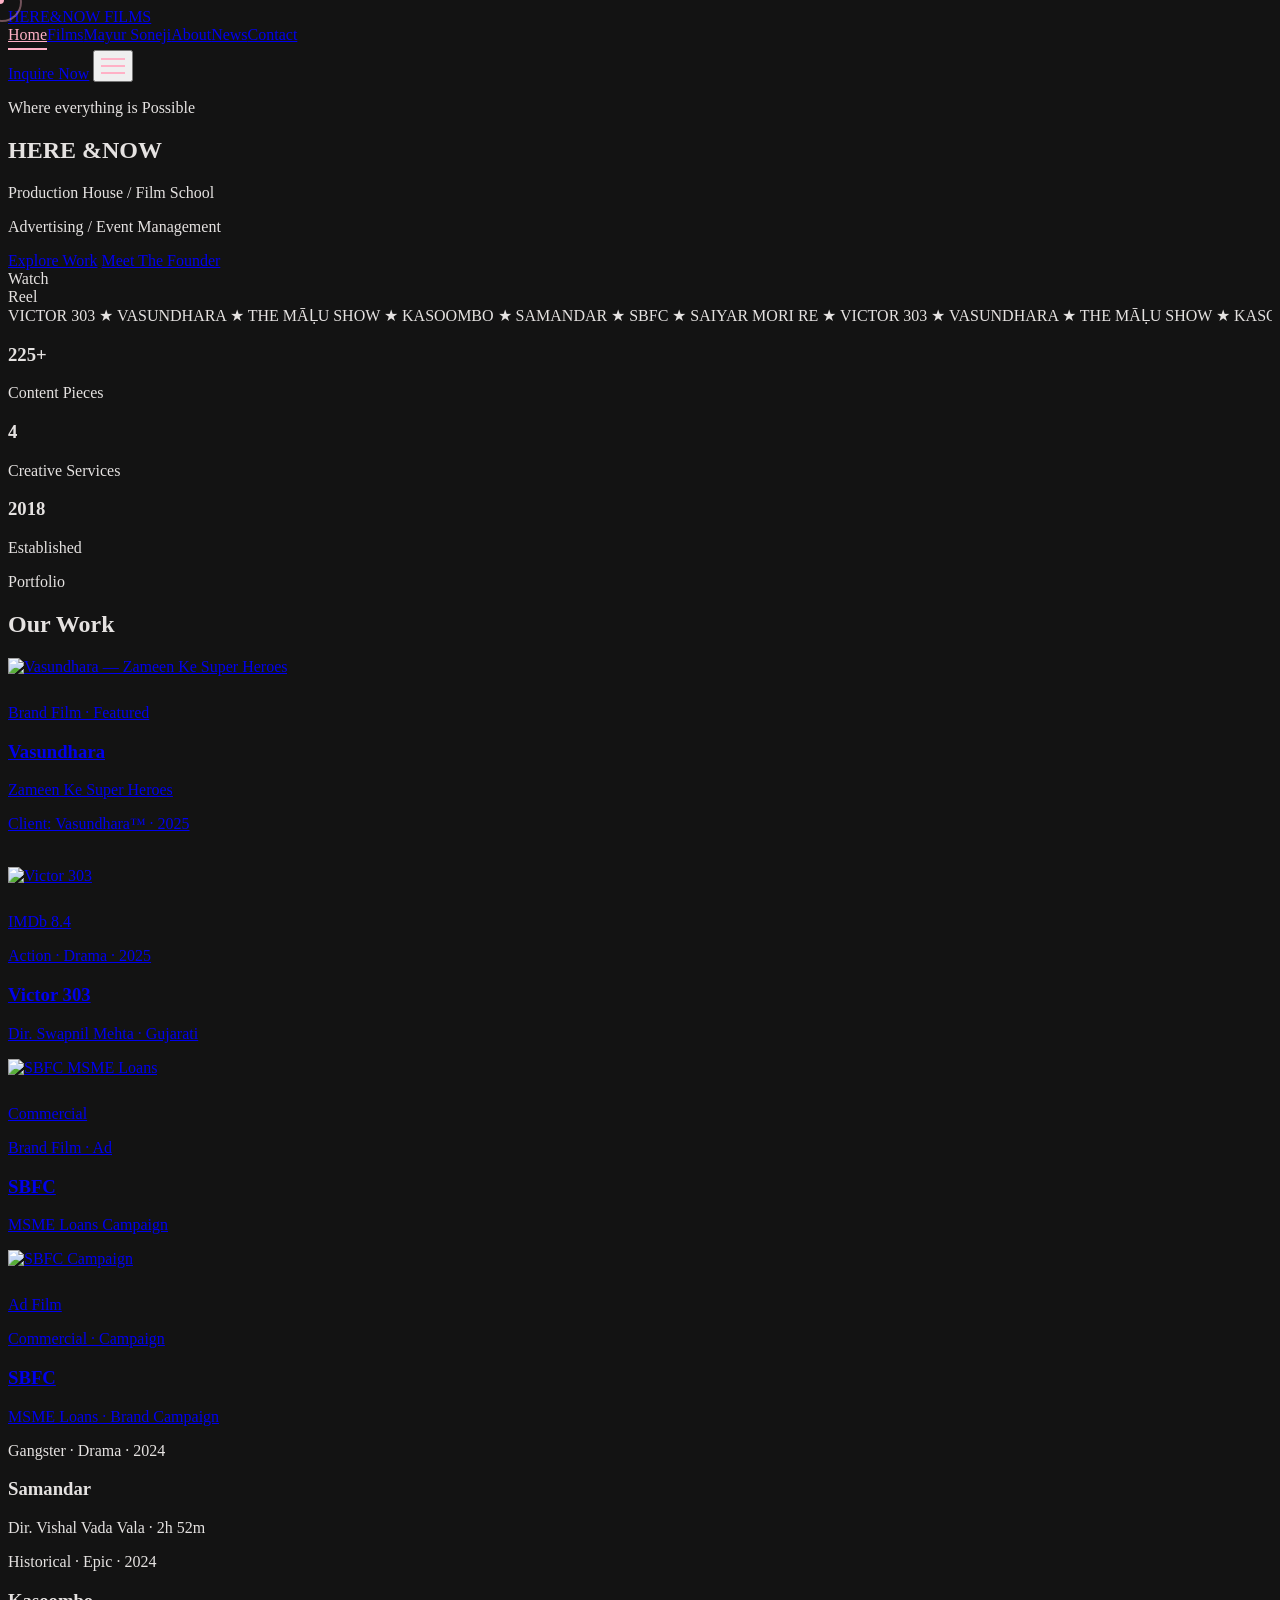
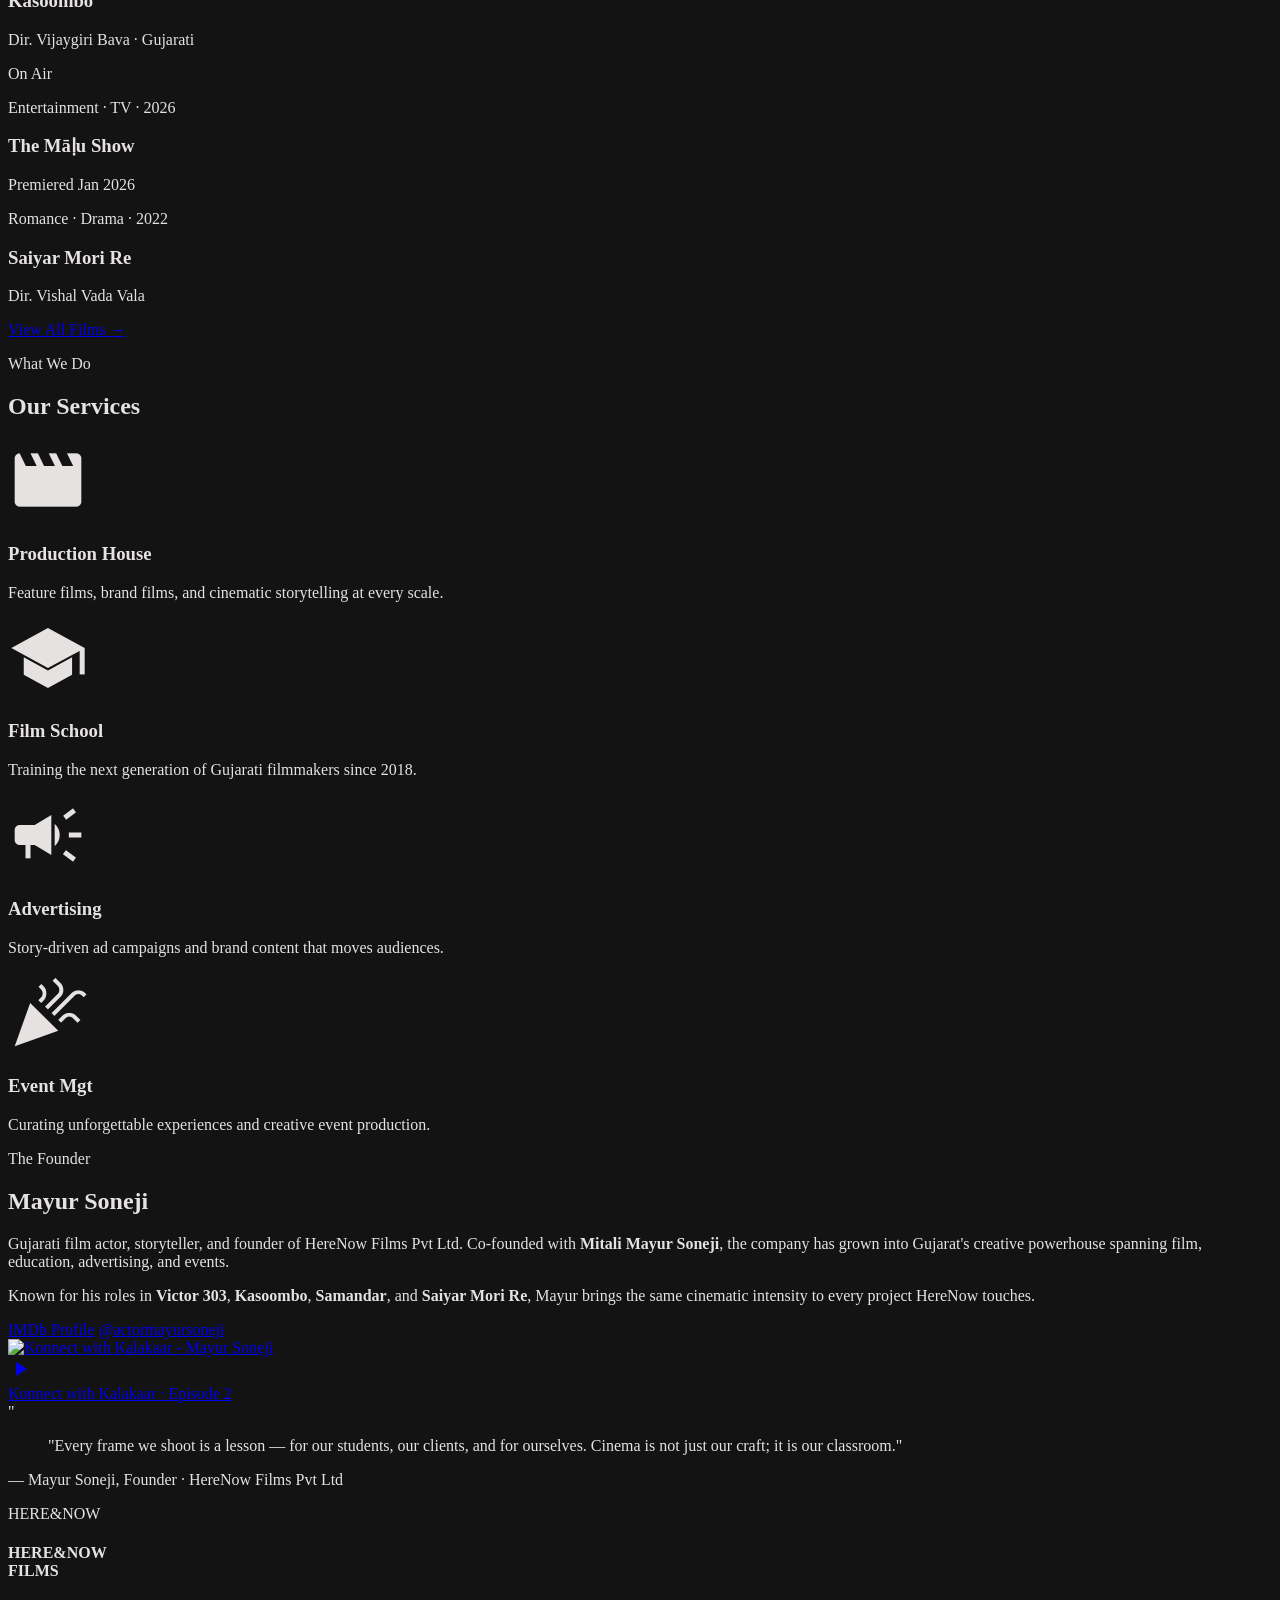
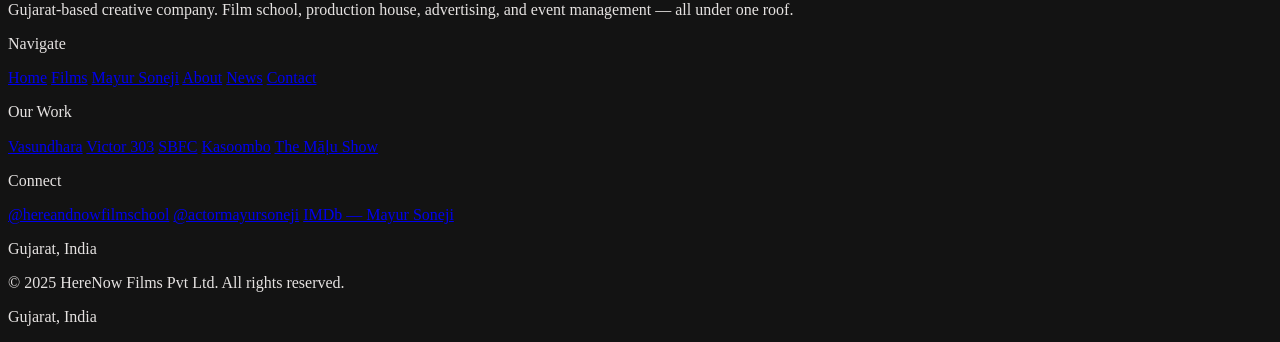
==== commit 16fba3a4: "Rebuild entire site in Vibrant Pop design system Complete 6-page rebuild with Tailwind CDN, Material" ====
--- a/index.html
+++ b/index.html
@@ -1,460 +1,400 @@
 <!DOCTYPE html>
-<html lang="en">
-<head>
-  <meta charset="UTF-8">
-  <meta name="viewport" content="width=device-width, initial-scale=1.0">
-  <meta name="description" content="HereNow Films Pvt Ltd — Gujarati film school, production house, advertising agency and event management company founded by actor Mayur Soneji.">
-  <title>HereNow Films Pvt Ltd | Film School · Production House · Gujarat</title>
-  <link rel="preconnect" href="https://fonts.googleapis.com">
-  <link rel="preconnect" href="https://fonts.gstatic.com" crossorigin>
-  <link href="https://fonts.googleapis.com/css2?family=Cinzel:wght@400;500;600;700;900&family=Cinzel+Decorative:wght@400;700;900&family=Cormorant+Garamond:ital,wght@0,300;0,400;0,500;0,600;1,300;1,400;1,500;1,600&family=Special+Elite&display=swap" rel="stylesheet">
-  <link rel="stylesheet" href="style.css">
-  <style>
-    /* page-specific patches */
-    .hero-tagline { display:flex; align-items:center; gap:1rem; margin-bottom:2rem; opacity:0; animation:fadeUp 0.8s 0.2s cubic-bezier(.4,0,.2,1) forwards; }
-    .film-poster { position:relative; overflow:hidden; }
-    .film-poster-art { position:absolute; inset:0; display:flex; flex-direction:column; align-items:center; justify-content:center; gap:0.5rem; font-family:'Cinzel Decorative',serif; color:rgba(215,20,113,0.35); text-align:center; padding:1.5rem; transition:color .3s; }
-    .film-card:hover .film-poster-art { color:rgba(215,20,113,0.55); }
-    .film-poster-art-title { font-size:clamp(.9rem,1.4vw,1.2rem); font-weight:700; letter-spacing:.06em; line-height:1.3; }
-    .film-poster-art-year { font-family:'Cinzel',serif; font-size:.65rem; letter-spacing:.3em; color:rgba(215,20,113,.25); }
-    .news-card-img { position:relative; overflow:hidden; width:100%; aspect-ratio:16/9; }
-    .news-card-img-art { position:absolute; inset:0; display:flex; align-items:center; justify-content:center; }
-    .news-card-img-text { font-family:'Cinzel Decorative',serif; font-size:1.8rem; font-weight:700; color:rgba(215,20,113,.1); letter-spacing:.2em; }
-    .section-cta { text-align:center; margin-top:3rem; }
-    .hero-stat-divider { width:1px; background:rgba(215,20,113,.2); align-self:stretch; }
-    .about-reel-svg { width:160px; height:160px; color:var(--gold-dim); animation:reelSpin 14s linear infinite; }
-    .pull-quote-mark { position:absolute; top:0; left:1rem; font-family:'Cinzel Decorative',serif; font-size:6rem; color:var(--gold-dim); line-height:1; opacity:.4; }
-    .pull-quote-footer { margin-top:1.5rem; display:flex; align-items:center; gap:1rem; }
-    .pull-quote-rule { flex:1; max-width:60px; height:1px; background:var(--gold-dim); }
-    .footer-grid { display:grid; grid-template-columns:1.5fr 1fr 1fr 1fr; gap:3rem; }
-    .footer-main { padding:5rem 0 0; }
-    .footer-col-title { font-family:'Cinzel',serif; font-size:.65rem; font-weight:600; letter-spacing:.3em; text-transform:uppercase; color:var(--gold); margin-bottom:1.5rem; }
-    .footer-brand-sub { font-family:'Cinzel',serif; font-size:.5rem; letter-spacing:.5em; color:var(--text-muted); display:block; }
-    .footer-brand { text-decoration:none; display:block; margin-bottom:.5rem; }
-    .footer-contact-item { margin-bottom:1rem; }
-    .footer-contact-label { display:block; font-family:'Cinzel',serif; font-size:.58rem; letter-spacing:.25em; text-transform:uppercase; color:var(--gold); margin-bottom:.25rem; }
-    .footer-contact-value { font-size:.9rem; color:var(--text-muted); }
-    a.footer-contact-value { text-decoration:none; transition:color .3s; }
-    a.footer-contact-value:hover { color:var(--text-secondary); }
-    .footer-legal { display:flex; gap:1rem; align-items:center; }
-    .footer-legal-sep { color:var(--text-muted); }
-    a.footer-legal-link { font-family:'Cinzel',serif; font-size:.55rem; letter-spacing:.15em; color:var(--text-muted); text-decoration:none; transition:color .3s; }
-    a.footer-legal-link:hover { color:var(--gold); }
-    .footer-bottom-inner { display:flex; align-items:center; justify-content:space-between; }
-    .footer-copyright { font-family:'Cinzel',serif; font-size:.58rem; letter-spacing:.18em; color:var(--text-muted); }
-    @media(max-width:1024px){ .footer-grid{grid-template-columns:1fr 1fr;} }
-    @media(max-width:600px){ .footer-grid{grid-template-columns:1fr;} .footer-bottom-inner{flex-direction:column;gap:.75rem;text-align:center;} }
-  </style>
+<html class="dark" lang="en"><head>
+<meta charset="utf-8"/>
+<meta content="width=device-width, initial-scale=1.0" name="viewport"/>
+<title>HERE&NOW Films — Production House · Film School · Gujarat</title>
+<meta name="description" content="HereNow Films Pvt Ltd — Gujarati film school, production house, advertising agency and event management company founded by actor Mayur Soneji.">
+<script src="https://cdn.tailwindcss.com?plugins=forms,container-queries"></script>
+<link href="https://fonts.googleapis.com/css2?family=Montserrat:wght@400;500;600;700&amp;family=Syne:wght@700;800&amp;display=swap" rel="stylesheet"/>
+<link href="https://fonts.googleapis.com/css2?family=Material+Symbols+Outlined:wght,FILL@100..700,0..1&amp;display=swap" rel="stylesheet"/>
+<script>
+tailwind.config = {
+  darkMode: "class",
+  theme: {
+    extend: {
+      colors: {
+        "surface-container-high": "#2a2a2a",
+        "primary-fixed": "#ffd9e1",
+        "on-primary-container": "#fff2f3",
+        "tertiary": "#7ad0ff",
+        "surface-container-lowest": "#0e0e0e",
+        "surface-variant": "#353534",
+        "outline-variant": "#5a4047",
+        "surface-tint": "#ffb1c6",
+        "on-secondary-container": "#725f00",
+        "secondary-container": "#ffdb3c",
+        "on-primary": "#650031",
+        "on-tertiary-container": "#eaf6ff",
+        "on-tertiary": "#003549",
+        "surface-container-low": "#1c1b1b",
+        "surface-dim": "#131313",
+        "surface-bright": "#3a3939",
+        "surface-container": "#201f1f",
+        "background": "#131313",
+        "surface-container-highest": "#353534",
+        "secondary": "#fff9ef",
+        "primary": "#ffb1c6",
+        "on-background": "#e5e2e1",
+        "on-surface-variant": "#e2bdc6",
+        "surface": "#131313",
+        "tertiary-container": "#0078a2",
+        "inverse-primary": "#ba005f",
+        "on-surface": "#e5e2e1",
+        "secondary-fixed-dim": "#e9c400",
+        "primary-container": "#d71471"
+      },
+      spacing: {
+        "gutter": "24px",
+        "margin-desktop": "64px",
+        "margin-mobile": "16px",
+        "container-max": "1440px",
+        "block-gap": "128px"
+      },
+      fontFamily: {
+        "syne": ["Syne", "sans-serif"],
+        "mont": ["Montserrat", "sans-serif"]
+      }
+    }
+  }
+}
+</script>
+<style>
+html { scroll-behavior: smooth; }
+body { background: #131313; color: #e5e2e1; }
+.marquee-container { overflow: hidden; white-space: nowrap; }
+.marquee-content { display: inline-block; animation: marquee 20s linear infinite; }
+@keyframes marquee { 0%{transform:translateX(0)} 100%{transform:translateX(-50%)} }
+@keyframes spin-slow { 0%{transform:rotate(0deg)} 100%{transform:rotate(360deg)} }
+.spin-slow { animation: spin-slow 10s linear infinite; }
+.card-hover { transition: transform 0.3s ease, border-color 0.3s ease; }
+.card-hover:hover { transform: scale(1.02); }
+.play-btn { opacity: 0; transition: opacity 0.3s; }
+.group:hover .play-btn { opacity: 1; }
+.lang-btn { transition: background 0.2s, color 0.2s; }
+.lang-btn:hover { background: #d71471; color: #131313; }
+.reveal { opacity: 0; transform: translateY(24px); transition: opacity 0.6s ease, transform 0.6s ease; }
+.reveal.visible { opacity: 1; transform: translateY(0); }
+.cursor-dot { position: fixed; top: -4px; left: -4px; width: 8px; height: 8px; background: #ffb1c6; border-radius: 50%; pointer-events: none; z-index: 9999; transition: opacity 0.3s; }
+.cursor-ring { position: fixed; top: -18px; left: -18px; width: 36px; height: 36px; border: 2px solid rgba(255,177,198,0.4); border-radius: 50%; pointer-events: none; z-index: 9998; transition: width 0.3s, height 0.3s, opacity 0.3s; }
+.cursor-ring.hover { width: 52px; height: 52px; top: -26px; left: -26px; border-color: #d71471; }
+.nav-active { color: #ffb1c6 !important; border-bottom: 2px solid #ffb1c6; padding-bottom: 4px; }
+/* Mobile nav */
+.nav-links { display: none; }
+.nav-links.open { display: flex; flex-direction: column; position: fixed; top: 72px; left: 0; right: 0; bottom: 0; background: #131313; padding: 2rem; gap: 1.5rem; z-index: 40; }
+@media(min-width:768px) { .nav-links { display: flex !important; } }
+.hamburger span { display: block; width: 24px; height: 2px; background: #ffb1c6; margin: 5px 0; transition: transform 0.3s, opacity 0.3s; }
+.hamburger.active span:nth-child(1) { transform: rotate(45deg) translate(5px,5px); }
+.hamburger.active span:nth-child(2) { opacity: 0; }
+.hamburger.active span:nth-child(3) { transform: rotate(-45deg) translate(5px,-5px); }
+</style>
 </head>
-<body>
-
-  <div class="cursor"></div>
-  <div class="cursor-ring"></div>
-
-  <!-- NAV -->
-  <nav class="nav">
-    <a href="index.html" class="nav-brand">
-      <span class="nav-brand-main">HERE•NOW</span>
-      <span class="nav-brand-sub">FILMS</span>
-    </a>
-    <button class="hamburger" aria-label="Menu">
-      <span></span><span></span><span></span>
-    </button>
-    <ul class="nav-links">
-      <li><a href="index.html" class="active">Home</a></li>
-      <li><a href="films.html">Films</a></li>
-      <li><a href="mayur.html">Mayur Soneji</a></li>
-      <li><a href="about.html">About</a></li>
-      <li><a href="news.html">News</a></li>
-      <li><a href="contact.html">Contact</a></li>
-    </ul>
-    <a href="contact.html" class="btn btn-gold nav-cta">Inquire Now</a>
+<body class="font-mont antialiased overflow-x-hidden">
+
+<!-- Nav -->
+<header class="fixed top-0 left-0 w-full z-50 flex justify-between items-center px-4 md:px-16 py-4 bg-background/90 backdrop-blur-md border-b-4 border-primary">
+  <a href="index.html" class="font-syne text-2xl md:text-3xl font-extrabold tracking-tighter uppercase">HERE&NOW FILMS</a>
+  <nav class="nav-links gap-8 items-center text-sm font-bold uppercase tracking-wider">
+    <a class="nav-link hover:text-primary transition-colors" href="index.html">Home</a>
+    <a class="nav-link hover:text-primary transition-colors" href="films.html">Films</a>
+    <a class="nav-link hover:text-primary transition-colors" href="mayur.html">Mayur Soneji</a>
+    <a class="nav-link hover:text-primary transition-colors" href="about.html">About</a>
+    <a class="nav-link hover:text-primary transition-colors" href="news.html">News</a>
+    <a class="nav-link hover:text-primary transition-colors" href="contact.html">Contact</a>
   </nav>
-
-  <!-- HERO -->
-  <section class="hero">
-    <div class="hero-bg">
-      <div class="hero-bg-gradient"></div>
-      <div class="hero-film-strip">
-        <div class="hero-film-frame" style="background:linear-gradient(160deg,#1a0005,#3d0010,#1a0820);"></div>
-        <div class="hero-film-frame" style="background:linear-gradient(160deg,#000a1a,#001030,#00051a);"></div>
-        <div class="hero-film-frame" style="background:linear-gradient(160deg,#1a0800,#3d1800,#2d1000);"></div>
-        <div class="hero-film-frame" style="background:linear-gradient(160deg,#0f0018,#200030,#180028);"></div>
-        <div class="hero-film-frame" style="background:linear-gradient(160deg,#1a1200,#2d1e00,#3d2800);"></div>
-      </div>
-    </div>
-
-    <div class="hero-content">
-      <div class="hero-tagline">
-        <div class="hero-tagline-line"></div>
-        <span class="hero-tagline-text">Film School · Production House · Est. 2018</span>
-      </div>
-      <h1 class="hero-title">
-        Lights. Camera. <br><span class="gold">Action.</span> <span class="crimson">Learn.</span>
-      </h1>
-      <p class="hero-subtitle">
-        HereNow Films Pvt Ltd — a Gujarati film school, production house, advertising agency and event management company founded by actor Mayur Soneji.
-      </p>
-      <div class="hero-actions">
-        <a href="films.html" class="btn btn-gold">
-          <span>Explore Our Work</span>
-          <svg class="btn-icon" viewBox="0 0 24 24" fill="none" stroke="currentColor" stroke-width="1.5"><line x1="5" y1="12" x2="19" y2="12"/><polyline points="12,5 19,12 12,19"/></svg>
-        </a>
-        <a href="about.html" class="btn btn-outline">Our Story</a>
-      </div>
-
-      <div class="hero-stats">
-        <div>
-          <span class="hero-stat-value" data-count="225" data-suffix="+">225+</span>
-          <span class="hero-stat-label">Content Pieces</span>
-        </div>
-        <div class="hero-stat-divider"></div>
-        <div>
-          <span class="hero-stat-value" data-count="4">4</span>
-          <span class="hero-stat-label">Creative Services</span>
-        </div>
-        <div class="hero-stat-divider"></div>
-        <div>
-          <span class="hero-stat-value" data-count="2018" data-suffix="">2018</span>
-          <span class="hero-stat-label">Year Founded</span>
-        </div>
-      </div>
-    </div>
-
-    <div class="hero-scroll">
-      <span class="hero-scroll-text">Scroll</span>
-      <div class="hero-scroll-line"></div>
-    </div>
-  </section>
-
-  <!-- AWARDS TICKER -->
-  <div class="awards-strip">
-    <div class="awards-ticker">
-      <span class="award-item"><span class="award-icon">🏆</span><span class="award-text">Film School · Learn Cinema</span></span><span class="award-separator"></span>
-      <span class="award-item"><span class="award-icon">🏆</span><span class="award-text">Brand Films · Vasundhara Campaign</span></span><span class="award-separator"></span>
-      <span class="award-item"><span class="award-icon">🏆</span><span class="award-text">Actor Mayur Soneji · Victor 303 · 2025</span></span><span class="award-separator"></span>
-      <span class="award-item"><span class="award-icon">🏆</span><span class="award-text">The Māḷu Show · Premiered Jan 2026</span></span><span class="award-separator"></span>
-      <span class="award-item"><span class="award-icon">🏆</span><span class="award-text">Event Management · Advertising</span></span><span class="award-separator"></span>
-      <span class="award-item"><span class="award-icon">🏆</span><span class="award-text">Kasoombo 2024 · Samandar 2024</span></span><span class="award-separator"></span>
-      <span class="award-item"><span class="award-icon">🏆</span><span class="award-text">HereNow Films Pvt Ltd · Gujarat</span></span><span class="award-separator"></span>
-      <span class="award-item"><span class="award-icon">🏆</span><span class="award-text">@hereandnowfilmschool · 225+ Posts</span></span><span class="award-separator"></span>
-    </div>
-  </div>
-
-  <!-- FEATURED FILMS -->
-  <section class="section reveal">
-    <div class="container">
-      <div class="section-header">
-        <span class="section-overline">Portfolio</span>
-        <h2 class="section-title">Our <span class="highlight">Work</span></h2>
-        <div class="section-rule"><div class="section-rule-diamond"></div></div>
-        <p class="section-desc">From cinematic brand campaigns to Gujarati feature films — storytelling at every scale.</p>
-      </div>
-
-      <div class="films-grid films-grid-featured">
-
-        <!-- Film 1 — featured wide -->
-        <div class="film-card reveal reveal-delay-1">
-          <div class="film-poster" style="aspect-ratio:16/9;">
-            <div class="film-poster-art" style="background:linear-gradient(135deg, #0a0e1a, #0e1830, #1a1028);">
-              <span class="film-poster-art-title">VASUNDHARA</span>
-              <span class="film-poster-art-year">2025</span>
-            </div>
-            <span class="film-badge">Brand Film</span>
-            <div class="film-poster-overlay">
-              <div class="film-poster-play">
-                <svg viewBox="0 0 24 24"><polygon points="5,3 19,12 5,21" fill="currentColor"/></svg>
-              </div>
-            </div>
+  <a href="contact.html" class="hidden md:block bg-primary text-background font-bold text-sm px-6 py-3 uppercase tracking-wider border-2 border-primary hover:bg-surface-tint active:scale-95 transition-all">Inquire Now</a>
+  <button class="hamburger md:hidden"><span></span><span></span><span></span></button>
+</header>
+
+<main class="pt-[80px]">
+
+<!-- Hero -->
+<section class="min-h-[90vh] flex flex-col justify-center px-4 md:px-16 py-32 relative overflow-hidden">
+  <div class="absolute inset-0 z-0 opacity-20 bg-cover bg-center" style="background-image: url('https://lh3.googleusercontent.com/aida-public/[base64]');"></div>
+  <div class="relative z-10 w-full max-w-[1440px] mx-auto">
+    <p class="text-xs font-bold uppercase tracking-[0.3em] text-secondary-container mb-6">Where everything is Possible</p>
+    <h1 class="font-syne font-extrabold uppercase leading-[0.85] tracking-tighter mb-8">
+      <span class="text-primary block text-[64px] md:text-[120px] transform -rotate-2 origin-left hover:rotate-0 transition-transform duration-500">HERE</span>
+      <span class="text-tertiary block text-[64px] md:text-[120px] transform translate-x-4 rotate-1 origin-left hover:rotate-0 transition-transform duration-500">&NOW</span>
+    </h1>
+    <div class="bg-surface-container p-6 border-l-4 border-secondary-container max-w-2xl transform rotate-1">
+      <p class="font-bold text-lg uppercase tracking-widest mb-1">Production House / Film School</p>
+      <p class="text-on-surface-variant uppercase tracking-wider text-sm">Advertising / Event Management</p>
+    </div>
+    <div class="flex gap-4 mt-10">
+      <a href="#work" class="bg-primary-container text-on-primary-container font-bold text-sm px-8 py-4 uppercase tracking-wider hover:bg-primary hover:text-background transition-colors">Explore Work</a>
+      <a href="mayur.html" class="border-2 border-secondary-container text-secondary-container font-bold text-sm px-8 py-4 uppercase tracking-wider hover:bg-secondary-container hover:text-background transition-colors">Meet The Founder</a>
+    </div>
+  </div>
+  <div class="absolute bottom-8 right-4 md:right-16 hidden md:block">
+    <div class="w-28 h-28 rounded-full bg-primary-container flex items-center justify-center spin-slow cursor-pointer hover:bg-primary border-4 border-background">
+      <span class="font-bold text-xs text-on-primary-container uppercase text-center leading-tight">Watch<br/>Reel</span>
+    </div>
+  </div>
+</section>
+
+<!-- Marquee -->
+<div class="w-full bg-secondary-container py-4 border-y-4 border-primary marquee-container">
+  <div class="marquee-content font-syne text-xl md:text-3xl font-bold text-background uppercase tracking-wider">
+    VICTOR 303 <span class="text-primary-container mx-4">★</span> VASUNDHARA <span class="text-primary-container mx-4">★</span> THE MĀḶU SHOW <span class="text-primary-container mx-4">★</span> KASOOMBO <span class="text-primary-container mx-4">★</span> SAMANDAR <span class="text-primary-container mx-4">★</span> SBFC <span class="text-primary-container mx-4">★</span> SAIYAR MORI RE <span class="text-primary-container mx-4">★</span>
+  </div>
+</div>
+
+<!-- Stats -->
+<section class="py-16 px-4 md:px-16 border-b-4 border-surface-variant reveal">
+  <div class="max-w-[1440px] mx-auto flex flex-col md:flex-row justify-between items-center gap-8 text-center">
+    <div class="flex-1">
+      <h3 class="font-syne text-5xl md:text-6xl font-extrabold text-secondary-container" data-count="225" data-suffix="+">0</h3>
+      <p class="font-bold text-xs uppercase tracking-widest mt-2">Content Pieces</p>
+    </div>
+    <div class="hidden md:block w-1 h-16 bg-surface-variant"></div>
+    <div class="flex-1">
+      <h3 class="font-syne text-5xl md:text-6xl font-extrabold text-tertiary" data-count="4">0</h3>
+      <p class="font-bold text-xs uppercase tracking-widest mt-2">Creative Services</p>
+    </div>
+    <div class="hidden md:block w-1 h-16 bg-surface-variant"></div>
+    <div class="flex-1">
+      <h3 class="font-syne text-5xl md:text-6xl font-extrabold text-primary" data-count="2018">0</h3>
+      <p class="font-bold text-xs uppercase tracking-widest mt-2">Established</p>
+    </div>
+  </div>
+</section>
+
+<!-- Featured Work -->
+<section id="work" class="py-24 md:py-32 px-4 md:px-16">
+  <div class="max-w-[1440px] mx-auto">
+    <div class="mb-16 reveal">
+      <p class="font-bold text-xs uppercase tracking-[0.3em] text-tertiary mb-3">Portfolio</p>
+      <h2 class="font-syne text-4xl md:text-6xl font-extrabold uppercase">Our <span class="text-primary">Work</span></h2>
+    </div>
+
+    <!-- Vasundhara Hero Card -->
+    <div class="mb-8 group relative card-hover cursor-pointer reveal">
+      <a href="https://www.youtube.com/watch?v=9knWZ9v2_ME" target="_blank" rel="noopener" class="block relative overflow-hidden border-4 border-primary-container">
+        <img src="https://img.youtube.com/vi/9knWZ9v2_ME/maxresdefault.jpg" alt="Vasundhara — Zameen Ke Super Heroes" class="w-full aspect-video object-cover"/>
+        <div class="absolute inset-0 bg-gradient-to-t from-background via-background/40 to-transparent"></div>
+        <div class="play-btn absolute inset-0 flex items-center justify-center">
+          <div class="w-20 h-20 bg-primary-container rounded-full flex items-center justify-center shadow-2xl">
+            <span class="material-symbols-outlined text-4xl text-on-primary-container" style="font-variation-settings:'FILL' 1">play_arrow</span>
           </div>
-          <div class="film-info">
-            <div class="film-genre">Commercial · Brand Film</div>
-            <h3 class="film-title">Vasundhara — Zameen Ke Super Heroes</h3>
-            <div class="film-meta">
-              <span>Client: Vasundhara™</span>
-              <span class="film-meta-dot"></span>
-              <span>2025</span>
-            </div>
+        </div>
+        <div class="absolute bottom-0 left-0 p-6 md:p-10 z-10">
+          <span class="inline-block bg-primary-container text-on-primary-container font-bold text-xs px-3 py-1 uppercase tracking-wider mb-3">Brand Film · Featured</span>
+          <h3 class="font-syne text-3xl md:text-5xl font-extrabold uppercase mb-2">Vasundhara</h3>
+          <p class="font-syne text-lg md:text-xl font-bold text-secondary-container uppercase">Zameen Ke Super Heroes</p>
+          <p class="text-on-surface-variant text-sm mt-2">Client: Vasundhara™ · 2025</p>
+        </div>
+      </a>
+    </div>
+
+    <!-- Language Buttons -->
+    <div class="flex flex-wrap gap-3 mb-16 reveal">
+      <span class="text-on-surface-variant text-sm font-bold uppercase tracking-wider self-center mr-2">Watch in:</span>
+      <a href="https://www.youtube.com/watch?v=9knWZ9v2_ME" target="_blank" rel="noopener" class="lang-btn border-2 border-primary-container text-primary font-bold text-sm px-5 py-2 uppercase tracking-wider">Hindi</a>
+      <a href="https://www.youtube.com/watch?v=Vli8Oe4k7KU" target="_blank" rel="noopener" class="lang-btn border-2 border-secondary-container text-secondary-container font-bold text-sm px-5 py-2 uppercase tracking-wider hover:!bg-secondary-container hover:!text-background">Gujarati</a>
+      <a href="https://www.youtube.com/watch?v=VpWFgUn8T1Q" target="_blank" rel="noopener" class="lang-btn border-2 border-tertiary text-tertiary font-bold text-sm px-5 py-2 uppercase tracking-wider hover:!bg-tertiary hover:!text-background">English</a>
+    </div>
+
+    <!-- Project Grid -->
+    <div class="grid grid-cols-1 md:grid-cols-12 gap-6">
+      <a href="https://www.youtube.com/watch?v=XfU3NAH0DAE" target="_blank" rel="noopener" class="md:col-span-4 group relative overflow-hidden border-4 border-tertiary card-hover block reveal">
+        <img src="https://img.youtube.com/vi/XfU3NAH0DAE/maxresdefault.jpg" alt="Victor 303" class="w-full aspect-[3/4] object-cover"/>
+        <div class="absolute inset-0 bg-gradient-to-t from-background via-background/30 to-transparent"></div>
+        <div class="play-btn absolute inset-0 flex items-center justify-center"><div class="w-14 h-14 bg-tertiary rounded-full flex items-center justify-center"><span class="material-symbols-outlined text-2xl text-background" style="font-variation-settings:'FILL' 1">play_arrow</span></div></div>
+        <div class="absolute top-4 left-4"><span class="bg-tertiary text-background font-bold text-[10px] px-2 py-1 uppercase tracking-wider">IMDb 8.4</span></div>
+        <div class="absolute bottom-0 left-0 p-5 z-10">
+          <p class="text-[10px] font-bold uppercase tracking-widest text-tertiary mb-1">Action · Drama · 2025</p>
+          <h3 class="font-syne text-2xl font-extrabold uppercase">Victor 303</h3>
+          <p class="text-on-surface-variant text-xs mt-1">Dir. Swapnil Mehta · Gujarati</p>
+        </div>
+      </a>
+
+      <a href="https://www.youtube.com/watch?v=eoRU3PFXn1w" target="_blank" rel="noopener" class="md:col-span-4 group relative overflow-hidden border-4 border-secondary-container card-hover block reveal">
+        <img src="https://img.youtube.com/vi/eoRU3PFXn1w/maxresdefault.jpg" alt="SBFC MSME Loans" class="w-full aspect-[3/4] object-cover"/>
+        <div class="absolute inset-0 bg-gradient-to-t from-background via-background/30 to-transparent"></div>
+        <div class="play-btn absolute inset-0 flex items-center justify-center"><div class="w-14 h-14 bg-secondary-container rounded-full flex items-center justify-center"><span class="material-symbols-outlined text-2xl text-background" style="font-variation-settings:'FILL' 1">play_arrow</span></div></div>
+        <div class="absolute top-4 left-4"><span class="bg-secondary-container text-background font-bold text-[10px] px-2 py-1 uppercase tracking-wider">Commercial</span></div>
+        <div class="absolute bottom-0 left-0 p-5 z-10">
+          <p class="text-[10px] font-bold uppercase tracking-widest text-secondary-container mb-1">Brand Film · Ad</p>
+          <h3 class="font-syne text-2xl font-extrabold uppercase">SBFC</h3>
+          <p class="text-on-surface-variant text-xs mt-1">MSME Loans Campaign</p>
+        </div>
+      </a>
+
+      <a href="https://www.youtube.com/watch?v=O1iisunAvig" target="_blank" rel="noopener" class="md:col-span-4 group relative overflow-hidden border-4 border-primary card-hover block reveal">
+        <img src="https://img.youtube.com/vi/O1iisunAvig/maxresdefault.jpg" alt="SBFC Campaign" class="w-full aspect-[3/4] object-cover"/>
+        <div class="absolute inset-0 bg-gradient-to-t from-background via-background/30 to-transparent"></div>
+        <div class="play-btn absolute inset-0 flex items-center justify-center"><div class="w-14 h-14 bg-primary rounded-full flex items-center justify-center"><span class="material-symbols-outlined text-2xl text-background" style="font-variation-settings:'FILL' 1">play_arrow</span></div></div>
+        <div class="absolute top-4 left-4"><span class="bg-primary-container text-on-primary-container font-bold text-[10px] px-2 py-1 uppercase tracking-wider">Ad Film</span></div>
+        <div class="absolute bottom-0 left-0 p-5 z-10">
+          <p class="text-[10px] font-bold uppercase tracking-widest text-primary mb-1">Commercial · Campaign</p>
+          <h3 class="font-syne text-2xl font-extrabold uppercase">SBFC</h3>
+          <p class="text-on-surface-variant text-xs mt-1">MSME Loans · Brand Campaign</p>
+        </div>
+      </a>
+
+      <div class="md:col-span-3 relative overflow-hidden border-4 border-surface-variant card-hover bg-surface-container reveal">
+        <div class="absolute inset-0 bg-gradient-to-br from-[#001018] to-[#002030]"></div>
+        <div class="relative z-10 p-6 flex flex-col justify-end min-h-[280px]">
+          <p class="text-[10px] font-bold uppercase tracking-widest text-tertiary mb-1">Gangster · Drama · 2024</p>
+          <h3 class="font-syne text-xl font-extrabold uppercase">Samandar</h3>
+          <p class="text-on-surface-variant text-xs mt-1">Dir. Vishal Vada Vala · 2h 52m</p>
+        </div>
+      </div>
+
+      <div class="md:col-span-3 relative overflow-hidden border-4 border-surface-variant card-hover bg-surface-container reveal">
+        <div class="absolute inset-0 bg-gradient-to-br from-[#1a0800] to-[#3d1500]"></div>
+        <div class="relative z-10 p-6 flex flex-col justify-end min-h-[280px]">
+          <p class="text-[10px] font-bold uppercase tracking-widest text-secondary-container mb-1">Historical · Epic · 2024</p>
+          <h3 class="font-syne text-xl font-extrabold uppercase">Kasoombo</h3>
+          <p class="text-on-surface-variant text-xs mt-1">Dir. Vijaygiri Bava · Gujarati</p>
+        </div>
+      </div>
+
+      <div class="md:col-span-3 relative overflow-hidden border-4 border-surface-variant card-hover bg-surface-container reveal">
+        <div class="absolute inset-0 bg-gradient-to-br from-[#1a0500] to-[#3d0e00]"></div>
+        <div class="relative z-10 p-6 flex flex-col justify-end min-h-[280px]">
+          <span class="inline-block bg-primary-container text-on-primary-container font-bold text-[10px] px-2 py-1 uppercase tracking-wider mb-2 self-start">On Air</span>
+          <p class="text-[10px] font-bold uppercase tracking-widest text-primary mb-1">Entertainment · TV · 2026</p>
+          <h3 class="font-syne text-xl font-extrabold uppercase">The Māḷu Show</h3>
+          <p class="text-on-surface-variant text-xs mt-1">Premiered Jan 2026</p>
+        </div>
+      </div>
+
+      <div class="md:col-span-3 relative overflow-hidden border-4 border-surface-variant card-hover bg-surface-container reveal">
+        <div class="absolute inset-0 bg-gradient-to-br from-[#0a1a00] to-[#182d00]"></div>
+        <div class="relative z-10 p-6 flex flex-col justify-end min-h-[280px]">
+          <p class="text-[10px] font-bold uppercase tracking-widest text-tertiary mb-1">Romance · Drama · 2022</p>
+          <h3 class="font-syne text-xl font-extrabold uppercase">Saiyar Mori Re</h3>
+          <p class="text-on-surface-variant text-xs mt-1">Dir. Vishal Vada Vala</p>
+        </div>
+      </div>
+    </div>
+
+    <div class="text-center mt-12 reveal">
+      <a href="films.html" class="border-2 border-primary text-primary font-bold text-sm px-10 py-4 uppercase tracking-wider hover:bg-primary hover:text-background transition-colors inline-block">View All Films →</a>
+    </div>
+  </div>
+</section>
+
+<!-- Services -->
+<section id="services" class="py-24 md:py-32 px-4 md:px-16">
+  <div class="max-w-[1440px] mx-auto">
+    <div class="mb-16 reveal">
+      <p class="font-bold text-xs uppercase tracking-[0.3em] text-secondary-container mb-3">What We Do</p>
+      <h2 class="font-syne text-4xl md:text-6xl font-extrabold uppercase">Our <span class="text-tertiary">Services</span></h2>
+    </div>
+    <div class="grid grid-cols-1 md:grid-cols-12 gap-6">
+      <div class="md:col-span-7 bg-primary p-10 md:p-12 border-4 border-background card-hover relative overflow-hidden min-h-[350px] flex flex-col justify-end reveal">
+        <span class="material-symbols-outlined text-background/30 absolute top-6 right-6" style="font-variation-settings:'FILL' 1; font-size:80px">movie</span>
+        <h3 class="font-syne text-3xl md:text-4xl font-extrabold text-background uppercase mb-2">Production House</h3>
+        <p class="text-background/70 text-sm">Feature films, brand films, and cinematic storytelling at every scale.</p>
+      </div>
+      <div class="md:col-span-5 bg-secondary-container p-10 md:p-12 border-4 border-background card-hover relative overflow-hidden min-h-[350px] flex flex-col justify-end reveal">
+        <span class="material-symbols-outlined text-background/30 absolute top-6 right-6" style="font-variation-settings:'FILL' 1; font-size:80px">school</span>
+        <h3 class="font-syne text-3xl md:text-4xl font-extrabold text-background uppercase mb-2">Film School</h3>
+        <p class="text-background/70 text-sm">Training the next generation of Gujarati filmmakers since 2018.</p>
+      </div>
+      <div class="md:col-span-5 bg-tertiary p-10 md:p-12 border-4 border-background card-hover relative overflow-hidden min-h-[280px] flex flex-col justify-end reveal">
+        <span class="material-symbols-outlined text-background/30 absolute top-6 right-6" style="font-variation-settings:'FILL' 1; font-size:80px">campaign</span>
+        <h3 class="font-syne text-3xl md:text-4xl font-extrabold text-background uppercase mb-2">Advertising</h3>
+        <p class="text-background/70 text-sm">Story-driven ad campaigns and brand content that moves audiences.</p>
+      </div>
+      <div class="md:col-span-7 bg-surface-container-high p-10 md:p-12 border-4 border-tertiary card-hover relative overflow-hidden min-h-[280px] flex flex-col justify-end reveal">
+        <span class="material-symbols-outlined text-tertiary/20 absolute top-6 right-6" style="font-variation-settings:'FILL' 1; font-size:80px">celebration</span>
+        <h3 class="font-syne text-3xl md:text-4xl font-extrabold text-tertiary uppercase mb-2">Event Mgt</h3>
+        <p class="text-on-surface-variant text-sm">Curating unforgettable experiences and creative event production.</p>
+      </div>
+    </div>
+  </div>
+</section>
+
+<!-- Founder -->
+<section id="founder" class="py-24 md:py-32 px-4 md:px-16 bg-surface-container-low border-y-4 border-secondary-container">
+  <div class="max-w-[1440px] mx-auto grid grid-cols-1 md:grid-cols-2 gap-12 items-center">
+    <div class="reveal">
+      <p class="font-bold text-xs uppercase tracking-[0.3em] text-primary mb-3">The Founder</p>
+      <h2 class="font-syne text-4xl md:text-5xl font-extrabold uppercase mb-6">Mayur <span class="text-secondary-container">Soneji</span></h2>
+      <p class="text-on-surface-variant leading-relaxed mb-4">Gujarati film actor, storyteller, and founder of HereNow Films Pvt Ltd. Co-founded with <strong class="text-on-surface">Mitali Mayur Soneji</strong>, the company has grown into Gujarat's creative powerhouse spanning film, education, advertising, and events.</p>
+      <p class="text-on-surface-variant leading-relaxed mb-6">Known for his roles in <strong class="text-tertiary">Victor 303</strong>, <strong class="text-tertiary">Kasoombo</strong>, <strong class="text-tertiary">Samandar</strong>, and <strong class="text-tertiary">Saiyar Mori Re</strong>, Mayur brings the same cinematic intensity to every project HereNow touches.</p>
+      <div class="flex flex-wrap gap-3">
+        <a href="https://www.imdb.com/name/nm12721531/" target="_blank" rel="noopener" class="bg-secondary-container text-background font-bold text-sm px-6 py-3 uppercase tracking-wider hover:bg-secondary-fixed-dim transition-colors">IMDb Profile</a>
+        <a href="https://www.instagram.com/actormayursoneji/" target="_blank" rel="noopener" class="border-2 border-primary text-primary font-bold text-sm px-6 py-3 uppercase tracking-wider hover:bg-primary hover:text-background transition-colors">@actormayursoneji</a>
+      </div>
+    </div>
+    <div class="reveal">
+      <a href="https://www.youtube.com/watch?v=XfU3NAH0DAE" target="_blank" rel="noopener" class="block group relative overflow-hidden border-4 border-secondary-container">
+        <img src="https://img.youtube.com/vi/XfU3NAH0DAE/maxresdefault.jpg" alt="Konnect with Kalakaar - Mayur Soneji" class="w-full aspect-video object-cover"/>
+        <div class="absolute inset-0 bg-background/40 group-hover:bg-background/20 transition-colors"></div>
+        <div class="absolute inset-0 flex items-center justify-center">
+          <div class="w-16 h-16 bg-secondary-container rounded-full flex items-center justify-center opacity-80 group-hover:opacity-100 group-hover:scale-110 transition-all">
+            <span class="material-symbols-outlined text-3xl text-background" style="font-variation-settings:'FILL' 1">play_arrow</span>
           </div>
         </div>
-
-        <!-- Film 2 -->
-        <div class="film-card reveal reveal-delay-2">
-          <div class="film-poster">
-            <div class="film-poster-art" style="background:linear-gradient(135deg, #1a0800, #3d1800, #2d1200);">
-              <span class="film-poster-art-title">THE MĀḶU SHOW</span>
-              <span class="film-poster-art-year">2026</span>
-            </div>
-            <span class="film-badge">On Air</span>
-            <div class="film-poster-overlay">
-              <div class="film-poster-play">
-                <svg viewBox="0 0 24 24"><polygon points="5,3 19,12 5,21" fill="currentColor"/></svg>
-              </div>
-            </div>
-          </div>
-          <div class="film-info">
-            <div class="film-genre">Entertainment · TV Show</div>
-            <h3 class="film-title">The Māḷu Show</h3>
-            <div class="film-meta">
-              <span>Premiered Jan 2026</span>
-            </div>
-          </div>
-        </div>
-
-        <!-- Film 3 -->
-        <div class="film-card reveal reveal-delay-3">
-          <div class="film-poster">
-            <div class="film-poster-art" style="background:linear-gradient(135deg, #081a10, #0a2815, #041408);">
-              <span class="film-poster-art-title">FILM SCHOOL</span>
-              <span class="film-poster-art-year">2018–</span>
-            </div>
-            <div class="film-poster-overlay">
-              <div class="film-poster-play">
-                <svg viewBox="0 0 24 24"><polygon points="5,3 19,12 5,21" fill="currentColor"/></svg>
-              </div>
-            </div>
-          </div>
-          <div class="film-info">
-            <div class="film-genre">Education · Filmmaking</div>
-            <h3 class="film-title">Here and Now Film School</h3>
-            <div class="film-meta">
-              <span>225+ Posts</span>
-              <span class="film-meta-dot"></span>
-              <span>Ongoing</span>
-            </div>
-          </div>
-        </div>
-
-      </div>
-
-      <div class="section-cta reveal reveal-delay-4">
-        <a href="films.html" class="btn btn-gold">View All Work</a>
-      </div>
-    </div>
-  </section>
-
-  <!-- ABOUT TEASER -->
-  <section class="section section-dark reveal">
-    <div class="container">
-      <div class="about-split">
-
-        <div class="about-visual">
-          <div class="about-visual-frame">
-            <div class="about-visual-art">
-              <svg class="about-reel-svg" viewBox="0 0 200 200" xmlns="http://www.w3.org/2000/svg">
-                <circle cx="100" cy="100" r="90" fill="none" stroke="currentColor" stroke-width="2.5" opacity=".5"/>
-                <circle cx="100" cy="100" r="54" fill="none" stroke="currentColor" stroke-width="1.5" opacity=".3"/>
-                <circle cx="100" cy="100" r="18" fill="none" stroke="currentColor" stroke-width="2"/>
-                <circle cx="100" cy="100" r="7"  fill="currentColor" opacity=".8"/>
-                <circle cx="100" cy="14"   r="6" fill="none" stroke="currentColor" stroke-width="1.5"/>
-                <circle cx="156.6" cy="43.4" r="6" fill="none" stroke="currentColor" stroke-width="1.5"/>
-                <circle cx="186"   cy="100" r="6" fill="none" stroke="currentColor" stroke-width="1.5"/>
-                <circle cx="156.6" cy="156.6" r="6" fill="none" stroke="currentColor" stroke-width="1.5"/>
-                <circle cx="100"   cy="186" r="6" fill="none" stroke="currentColor" stroke-width="1.5"/>
-                <circle cx="43.4"  cy="156.6" r="6" fill="none" stroke="currentColor" stroke-width="1.5"/>
-                <circle cx="14"    cy="100" r="6" fill="none" stroke="currentColor" stroke-width="1.5"/>
-                <circle cx="43.4"  cy="43.4" r="6" fill="none" stroke="currentColor" stroke-width="1.5"/>
-                <line x1="100" y1="82" x2="100" y2="22" stroke="currentColor" stroke-width="1.5" opacity=".45"/>
-                <line x1="114" y1="86" x2="150" y2="50" stroke="currentColor" stroke-width="1.5" opacity=".45"/>
-                <line x1="118" y1="100" x2="179" y2="100" stroke="currentColor" stroke-width="1.5" opacity=".45"/>
-                <line x1="114" y1="114" x2="150" y2="150" stroke="currentColor" stroke-width="1.5" opacity=".45"/>
-                <line x1="100" y1="118" x2="100" y2="179" stroke="currentColor" stroke-width="1.5" opacity=".45"/>
-                <line x1="86" y1="114" x2="50" y2="150" stroke="currentColor" stroke-width="1.5" opacity=".45"/>
-                <line x1="82" y1="100" x2="21" y2="100" stroke="currentColor" stroke-width="1.5" opacity=".45"/>
-                <line x1="86" y1="86" x2="50" y2="50" stroke="currentColor" stroke-width="1.5" opacity=".45"/>
-              </svg>
-            </div>
-            <div class="about-accent-box" data-count="225" data-suffix="+">
-              <span class="about-accent-num">225+</span>
-              <span class="about-accent-label">Creative Works</span>
-            </div>
-          </div>
-        </div>
-
-        <div class="about-content">
-          <div class="section-header left">
-            <span class="section-overline">Who We Are</span>
-            <h2 class="section-title">Our <span class="highlight">Mission</span></h2>
-            <div class="section-rule"><div class="section-rule-diamond"></div></div>
-          </div>
-          <p class="about-text">
-            HereNow Films Pvt Ltd is a Gujarat-based creative company founded by acclaimed Gujarati actor <strong>Mayur Soneji</strong> and <strong>Mitali Mayur Soneji</strong>. We run a film school, produce cinematic brand content, manage events, and create advertising — all under one roof.
-          </p>
-          <p class="about-text">
-            Our signature production, <em>Vasundhara — Zameen Ke Super Heroes</em>, set a new benchmark for brand storytelling in India. Through our film school, we nurture the next generation of Gujarati filmmakers.
-          </p>
-          <div class="about-values">
-            <div class="about-value">
-              <span class="about-value-icon">🎬</span>
-              <div class="about-value-title">Film School</div>
-              <div class="about-value-desc">Training future filmmakers</div>
-            </div>
-            <div class="about-value">
-              <span class="about-value-icon">🎥</span>
-              <div class="about-value-title">Brand Films</div>
-              <div class="about-value-desc">Cinematic commercial content</div>
-            </div>
-            <div class="about-value">
-              <span class="about-value-icon">🎭</span>
-              <div class="about-value-title">Event Mgmt</div>
-              <div class="about-value-desc">Creative event production</div>
-            </div>
-            <div class="about-value">
-              <span class="about-value-icon">📢</span>
-              <div class="about-value-title">Advertising</div>
-              <div class="about-value-desc">Story-driven ad campaigns</div>
-            </div>
-          </div>
-          <a href="about.html" class="btn btn-gold" style="margin-top:1rem;">Discover Our Story</a>
-        </div>
-
-      </div>
-    </div>
-  </section>
-
-  <!-- LATEST NEWS -->
-  <section class="section reveal">
-    <div class="container">
-      <div class="section-header">
-        <span class="section-overline">Press &amp; Media</span>
-        <h2 class="section-title">Latest <span class="highlight">News</span></h2>
-        <div class="section-rule"><div class="section-rule-diamond"></div></div>
-        <p class="section-desc">Stay current with announcements, behind-the-scenes, and festival highlights.</p>
-      </div>
-
-      <div class="news-grid">
-
-        <div class="news-card reveal reveal-delay-1">
-          <div class="news-card-img">
-            <div class="news-card-img-art" style="background:linear-gradient(135deg,#1a0808,#3d1010);">
-              <span class="news-card-img-text">HNF</span>
-            </div>
-          </div>
-          <div class="news-card-body">
-            <div class="news-category">Film Release</div>
-            <h3 class="news-title">Victor 303 — Mayur Soneji's Latest Gujarati Film Releases</h3>
-            <p class="news-excerpt">Mayur Soneji stars as Bhaga Bapu in Victor 303, the Gujarati action drama released January 2025. Written and directed by Swapnil Mehta with a budget of ₹5 Crore, the film has earned an IMDb rating of 8.4.</p>
-            <div class="news-meta">
-              <span>January 2025</span>
-              <a href="news.html" class="news-read-more">Read More</a>
-            </div>
-          </div>
-        </div>
-
-        <div class="news-card reveal reveal-delay-2">
-          <div class="news-card-img">
-            <div class="news-card-img-art" style="background:linear-gradient(135deg,#1a1000,#3d2800);">
-              <span class="news-card-img-text">HNF</span>
-            </div>
-          </div>
-          <div class="news-card-body">
-            <div class="news-category">TV Show</div>
-            <h3 class="news-title">The Māḷu Show Premieres — A New Chapter for HereNow</h3>
-            <p class="news-excerpt">HereNow Films marks its television debut with The Māḷu Show, premiering 11 January 2026. Founder Mayur Soneji takes centre stage in this eagerly awaited Gujarati entertainment production.</p>
-            <div class="news-meta">
-              <span>January 2026</span>
-              <a href="news.html" class="news-read-more">Read More</a>
-            </div>
-          </div>
-        </div>
-
-        <div class="news-card reveal reveal-delay-3">
-          <div class="news-card-img">
-            <div class="news-card-img-art" style="background:linear-gradient(135deg,#080a1a,#10163d);">
-              <span class="news-card-img-text">HNF</span>
-            </div>
-          </div>
-          <div class="news-card-body">
-            <div class="news-category">Brand Film</div>
-            <h3 class="news-title">Vasundhara Brand Film: Zameen Ke Super Heroes</h3>
-            <p class="news-excerpt">HereNow Films produced the cinematic Vasundhara campaign — a brand film series positioning Vasundhara as India's most trusted Earthing &amp; Lightning Arrester brand through powerful superhero storytelling.</p>
-            <div class="news-meta">
-              <span>2025</span>
-              <a href="news.html" class="news-read-more">Read More</a>
-            </div>
-          </div>
-        </div>
-
-      </div>
-
-      <div class="section-cta reveal reveal-delay-4">
-        <a href="news.html" class="btn btn-outline">View All News</a>
-      </div>
-    </div>
-  </section>
-
-  <!-- PULL QUOTE -->
-  <section class="section section-darker reveal">
-    <div class="container">
-      <div class="pull-quote">
-        <p class="pull-quote-text">
-          Every frame we shoot is a lesson — for our students, our clients, and for ourselves. Cinema is not just our craft; it is our classroom.
-        </p>
-        <div class="pull-quote-footer">
-          <div class="pull-quote-rule"></div>
-          <span class="pull-quote-author">— Mayur Soneji, Founder · HereNow Films Pvt Ltd</span>
-        </div>
-      </div>
-    </div>
-  </section>
-
-  <!-- FOOTER -->
-  <footer class="footer">
-    <div class="container">
-      <div class="footer-top">
-
-        <div>
-          <a href="index.html" style="text-decoration:none; display:block; margin-bottom:0.3rem;">
-            <span class="footer-brand-name">HERE•NOW FILMS</span>
-          </a>
-          <p class="footer-brand-tagline">Where Every Frame Tells a Story</p>
-          <div class="footer-social">
-            <a href="https://www.instagram.com/hereandnowfilmschool/" target="_blank" rel="noopener" aria-label="Instagram">
-              <svg viewBox="0 0 24 24" fill="none" stroke="currentColor" stroke-width="1.5" width="18" height="18"><rect x="2" y="2" width="20" height="20" rx="5"/><circle cx="12" cy="12" r="4"/><circle cx="17.5" cy="6.5" r="0.5" fill="currentColor"/></svg>
-            </a>
-          </div>
-        </div>
-
-        <div>
-          <h4 class="footer-heading">Navigate</h4>
-          <ul class="footer-links">
-            <li><a href="index.html">Home</a></li>
-            <li><a href="films.html">Films</a></li>
-            <li><a href="mayur.html">Mayur Soneji</a></li>
-            <li><a href="about.html">About</a></li>
-            <li><a href="news.html">News</a></li>
-            <li><a href="contact.html">Contact</a></li>
-          </ul>
-        </div>
-
-        <div>
-          <h4 class="footer-heading">Our Work</h4>
-          <ul class="footer-links">
-            <li><a href="films.html">Victor 303</a></li>
-            <li><a href="films.html">Kasoombo</a></li>
-            <li><a href="films.html">Samandar</a></li>
-            <li><a href="films.html">Vasundhara Brand Film</a></li>
-            <li><a href="films.html">The Māḷu Show</a></li>
-          </ul>
-        </div>
-
-        <div>
-          <h4 class="footer-heading">Contact</h4>
-          <ul class="footer-links">
-            <li><a href="https://www.instagram.com/hereandnowfilmschool/" target="_blank" rel="noopener">@hereandnowfilmschool</a></li>
-          </ul>
-          <p style="font-family:'Cormorant Garamond',serif; font-size:0.9rem; color:var(--text-muted); margin-top:0.75rem; line-height:1.6;">Gujarat, India</p>
-        </div>
-
-      </div>
-      <div class="footer-bottom">
-        <span class="footer-bottom-logo">HNF</span>
-        <span>&copy; 2025 HereNow Films Pvt Ltd. All rights reserved.</span>
-        <span>Gujarat, India</span>
-      </div>
-    </div>
-  </footer>
-
-  <script src="main.js"></script>
-</body>
-</html>
+        <div class="absolute bottom-4 left-4"><span class="bg-background/80 text-secondary-container font-bold text-xs px-3 py-1 uppercase tracking-wider">Konnect with Kalakaar · Episode 2</span></div>
+      </a>
+    </div>
+  </div>
+</section>
+
+<!-- Quote -->
+<section class="py-24 md:py-32 px-4 md:px-16 bg-surface-container-lowest border-y-4 border-primary relative overflow-hidden">
+  <div class="absolute top-0 left-4 md:left-16 text-[200px] md:text-[300px] font-syne font-extrabold text-primary opacity-10 leading-none select-none pointer-events-none">"</div>
+  <div class="max-w-4xl mx-auto relative z-10 text-center reveal">
+    <blockquote class="font-syne text-2xl md:text-4xl font-bold uppercase leading-tight mb-8">
+      "Every frame we shoot is a lesson — for our students, our clients, and for ourselves. Cinema is not just our craft; it is our classroom."
+    </blockquote>
+    <p class="font-bold text-sm text-tertiary tracking-widest uppercase">— Mayur Soneji, Founder · HereNow Films Pvt Ltd</p>
+  </div>
+</section>
+
+</main>
+
+<!-- Footer -->
+<footer class="bg-surface-container-lowest border-t-4 border-tertiary px-4 md:px-16 py-20 relative overflow-hidden">
+  <div class="absolute -bottom-8 left-0 font-syne text-[80px] md:text-[150px] font-extrabold text-primary opacity-[0.05] pointer-events-none select-none leading-none whitespace-nowrap">HERE&NOW</div>
+  <div class="max-w-[1440px] mx-auto relative z-10">
+    <div class="grid grid-cols-1 md:grid-cols-4 gap-12 mb-16">
+      <div>
+        <h4 class="font-syne text-xl font-extrabold uppercase mb-4">HERE&NOW<br/>FILMS</h4>
+        <p class="text-on-surface-variant text-sm leading-relaxed">Gujarat-based creative company. Film school, production house, advertising, and event management — all under one roof.</p>
+      </div>
+      <div>
+        <p class="font-bold text-xs uppercase tracking-widest text-secondary-container mb-4">Navigate</p>
+        <nav class="flex flex-col gap-3 text-sm font-bold">
+          <a class="text-on-surface-variant hover:text-primary transition-colors" href="index.html">Home</a>
+          <a class="text-on-surface-variant hover:text-primary transition-colors" href="films.html">Films</a>
+          <a class="text-on-surface-variant hover:text-primary transition-colors" href="mayur.html">Mayur Soneji</a>
+          <a class="text-on-surface-variant hover:text-primary transition-colors" href="about.html">About</a>
+          <a class="text-on-surface-variant hover:text-primary transition-colors" href="news.html">News</a>
+          <a class="text-on-surface-variant hover:text-primary transition-colors" href="contact.html">Contact</a>
+        </nav>
+      </div>
+      <div>
+        <p class="font-bold text-xs uppercase tracking-widest text-tertiary mb-4">Our Work</p>
+        <nav class="flex flex-col gap-3 text-sm font-bold">
+          <a class="text-on-surface-variant hover:text-tertiary transition-colors" href="https://www.youtube.com/watch?v=9knWZ9v2_ME" target="_blank">Vasundhara</a>
+          <a class="text-on-surface-variant hover:text-tertiary transition-colors" href="films.html">Victor 303</a>
+          <a class="text-on-surface-variant hover:text-tertiary transition-colors" href="https://www.youtube.com/watch?v=eoRU3PFXn1w" target="_blank">SBFC</a>
+          <a class="text-on-surface-variant hover:text-tertiary transition-colors" href="films.html">Kasoombo</a>
+          <a class="text-on-surface-variant hover:text-tertiary transition-colors" href="films.html">The Māḷu Show</a>
+        </nav>
+      </div>
+      <div>
+        <p class="font-bold text-xs uppercase tracking-widest text-primary mb-4">Connect</p>
+        <nav class="flex flex-col gap-3 text-sm font-bold">
+          <a class="text-on-surface-variant hover:text-primary transition-colors" href="https://www.instagram.com/hereandnowfilmschool/" target="_blank" rel="noopener">@hereandnowfilmschool</a>
+          <a class="text-on-surface-variant hover:text-primary transition-colors" href="https://www.instagram.com/actormayursoneji/" target="_blank" rel="noopener">@actormayursoneji</a>
+          <a class="text-on-surface-variant hover:text-primary transition-colors" href="https://www.imdb.com/name/nm12721531/" target="_blank" rel="noopener">IMDb — Mayur Soneji</a>
+        </nav>
+        <p class="text-on-surface-variant text-sm mt-4">Gujarat, India</p>
+      </div>
+    </div>
+    <div class="border-t-2 border-surface-variant pt-8 flex flex-col md:flex-row justify-between items-center gap-4">
+      <p class="text-on-surface-variant text-xs font-bold uppercase tracking-widest">© 2025 HereNow Films Pvt Ltd. All rights reserved.</p>
+      <p class="text-on-surface-variant text-xs">Gujarat, India</p>
+    </div>
+  </div>
+</footer>
+
+<script src="main.js"></script>
+</body></html>
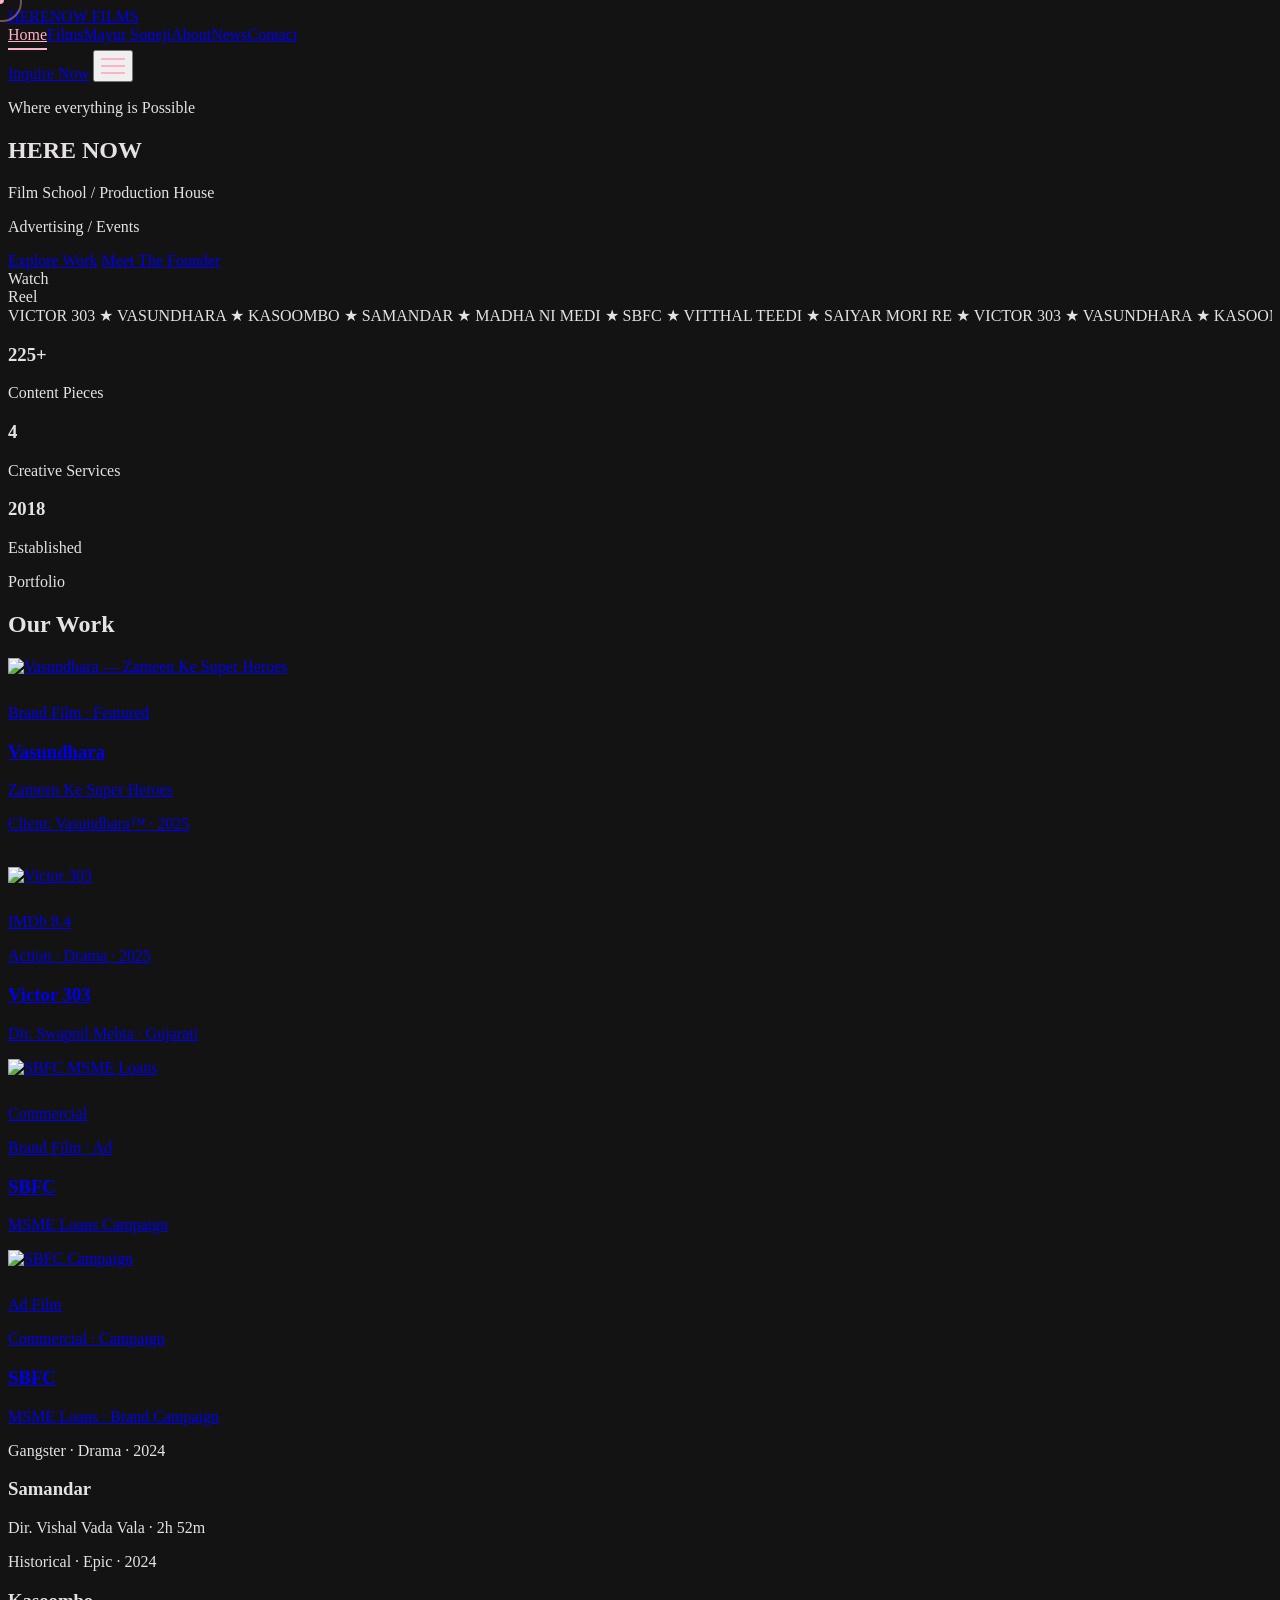
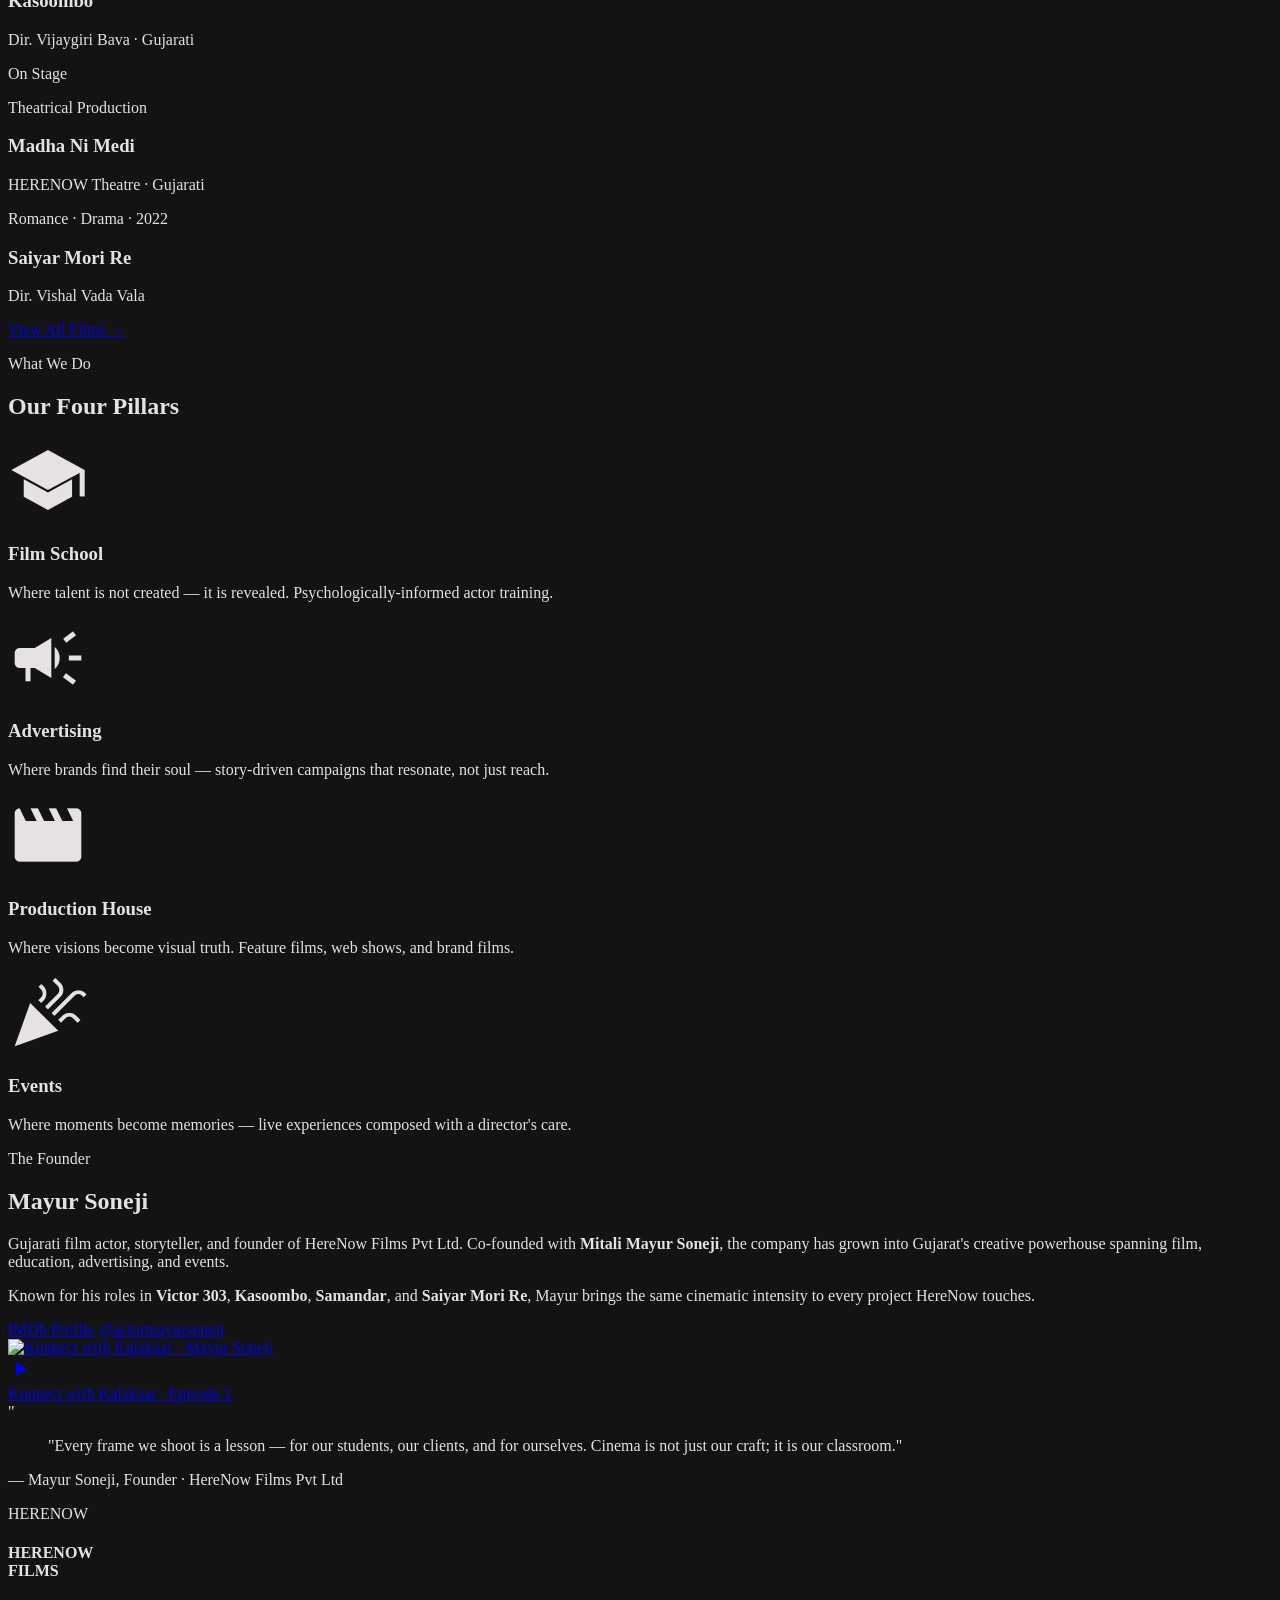
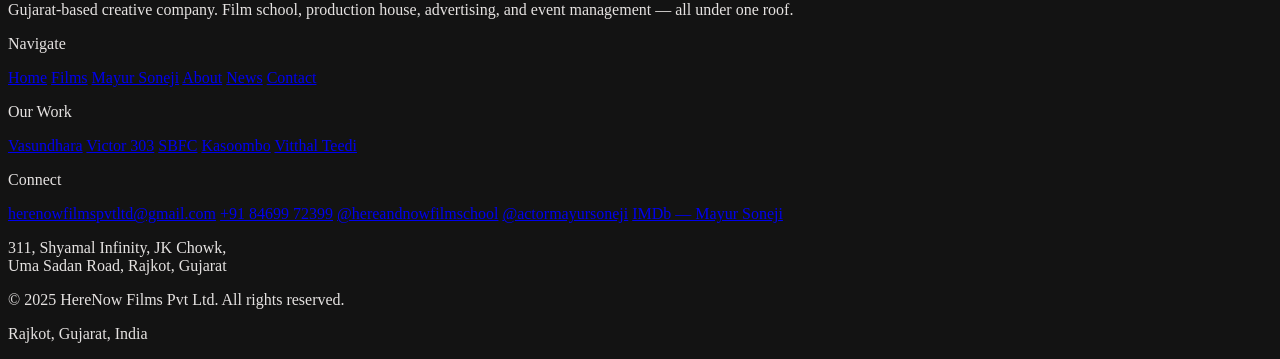
==== commit 20433cd4: "Client round 1: rebrand to HERENOW, new films, Four Pillars, contact details - Rebrand HERE&NOW -> H" ====
--- a/index.html
+++ b/index.html
@@ -2,7 +2,7 @@
 <html class="dark" lang="en"><head>
 <meta charset="utf-8"/>
 <meta content="width=device-width, initial-scale=1.0" name="viewport"/>
-<title>HERE&NOW Films — Production House · Film School · Gujarat</title>
+<title>HERENOW Films — Production House · Film School · Gujarat</title>
 <meta name="description" content="HereNow Films Pvt Ltd — Gujarati film school, production house, advertising agency and event management company founded by actor Mayur Soneji.">
 <script src="https://cdn.tailwindcss.com?plugins=forms,container-queries"></script>
 <link href="https://fonts.googleapis.com/css2?family=Montserrat:wght@400;500;600;700&amp;family=Syne:wght@700;800&amp;display=swap" rel="stylesheet"/>
@@ -92,7 +92,7 @@
 
 <!-- Nav -->
 <header class="fixed top-0 left-0 w-full z-50 flex justify-between items-center px-4 md:px-16 py-4 bg-background/90 backdrop-blur-md border-b-4 border-primary">
-  <a href="index.html" class="font-syne text-2xl md:text-3xl font-extrabold tracking-tighter uppercase">HERE&NOW FILMS</a>
+  <a href="index.html" class="font-syne text-2xl md:text-3xl font-extrabold tracking-tighter uppercase">HERENOW FILMS</a>
   <nav class="nav-links gap-8 items-center text-sm font-bold uppercase tracking-wider">
     <a class="nav-link hover:text-primary transition-colors" href="index.html">Home</a>
     <a class="nav-link hover:text-primary transition-colors" href="films.html">Films</a>
@@ -114,11 +114,11 @@
     <p class="text-xs font-bold uppercase tracking-[0.3em] text-secondary-container mb-6">Where everything is Possible</p>
     <h1 class="font-syne font-extrabold uppercase leading-[0.85] tracking-tighter mb-8">
       <span class="text-primary block text-[64px] md:text-[120px] transform -rotate-2 origin-left hover:rotate-0 transition-transform duration-500">HERE</span>
-      <span class="text-tertiary block text-[64px] md:text-[120px] transform translate-x-4 rotate-1 origin-left hover:rotate-0 transition-transform duration-500">&NOW</span>
+      <span class="text-tertiary block text-[64px] md:text-[120px] transform translate-x-4 rotate-1 origin-left hover:rotate-0 transition-transform duration-500">NOW</span>
     </h1>
     <div class="bg-surface-container p-6 border-l-4 border-secondary-container max-w-2xl transform rotate-1">
-      <p class="font-bold text-lg uppercase tracking-widest mb-1">Production House / Film School</p>
-      <p class="text-on-surface-variant uppercase tracking-wider text-sm">Advertising / Event Management</p>
+      <p class="font-bold text-lg uppercase tracking-widest mb-1">Film School / Production House</p>
+      <p class="text-on-surface-variant uppercase tracking-wider text-sm">Advertising / Events</p>
     </div>
     <div class="flex gap-4 mt-10">
       <a href="#work" class="bg-primary-container text-on-primary-container font-bold text-sm px-8 py-4 uppercase tracking-wider hover:bg-primary hover:text-background transition-colors">Explore Work</a>
@@ -135,7 +135,7 @@
 <!-- Marquee -->
 <div class="w-full bg-secondary-container py-4 border-y-4 border-primary marquee-container">
   <div class="marquee-content font-syne text-xl md:text-3xl font-bold text-background uppercase tracking-wider">
-    VICTOR 303 <span class="text-primary-container mx-4">★</span> VASUNDHARA <span class="text-primary-container mx-4">★</span> THE MĀḶU SHOW <span class="text-primary-container mx-4">★</span> KASOOMBO <span class="text-primary-container mx-4">★</span> SAMANDAR <span class="text-primary-container mx-4">★</span> SBFC <span class="text-primary-container mx-4">★</span> SAIYAR MORI RE <span class="text-primary-container mx-4">★</span>
+    VICTOR 303 <span class="text-primary-container mx-4">★</span> VASUNDHARA <span class="text-primary-container mx-4">★</span> KASOOMBO <span class="text-primary-container mx-4">★</span> SAMANDAR <span class="text-primary-container mx-4">★</span> MADHA NI MEDI <span class="text-primary-container mx-4">★</span> SBFC <span class="text-primary-container mx-4">★</span> VITTHAL TEEDI <span class="text-primary-container mx-4">★</span> SAIYAR MORI RE <span class="text-primary-container mx-4">★</span>
   </div>
 </div>
 
@@ -253,10 +253,10 @@
       <div class="md:col-span-3 relative overflow-hidden border-4 border-surface-variant card-hover bg-surface-container reveal">
         <div class="absolute inset-0 bg-gradient-to-br from-[#1a0500] to-[#3d0e00]"></div>
         <div class="relative z-10 p-6 flex flex-col justify-end min-h-[280px]">
-          <span class="inline-block bg-primary-container text-on-primary-container font-bold text-[10px] px-2 py-1 uppercase tracking-wider mb-2 self-start">On Air</span>
-          <p class="text-[10px] font-bold uppercase tracking-widest text-primary mb-1">Entertainment · TV · 2026</p>
-          <h3 class="font-syne text-xl font-extrabold uppercase">The Māḷu Show</h3>
-          <p class="text-on-surface-variant text-xs mt-1">Premiered Jan 2026</p>
+          <span class="inline-block bg-primary-container text-on-primary-container font-bold text-[10px] px-2 py-1 uppercase tracking-wider mb-2 self-start">On Stage</span>
+          <p class="text-[10px] font-bold uppercase tracking-widest text-primary mb-1">Theatrical Production</p>
+          <h3 class="font-syne text-xl font-extrabold uppercase">Madha Ni Medi</h3>
+          <p class="text-on-surface-variant text-xs mt-1">HERENOW Theatre · Gujarati</p>
         </div>
       </div>
 
@@ -281,28 +281,28 @@
   <div class="max-w-[1440px] mx-auto">
     <div class="mb-16 reveal">
       <p class="font-bold text-xs uppercase tracking-[0.3em] text-secondary-container mb-3">What We Do</p>
-      <h2 class="font-syne text-4xl md:text-6xl font-extrabold uppercase">Our <span class="text-tertiary">Services</span></h2>
+      <h2 class="font-syne text-4xl md:text-6xl font-extrabold uppercase">Our Four <span class="text-tertiary">Pillars</span></h2>
     </div>
     <div class="grid grid-cols-1 md:grid-cols-12 gap-6">
-      <div class="md:col-span-7 bg-primary p-10 md:p-12 border-4 border-background card-hover relative overflow-hidden min-h-[350px] flex flex-col justify-end reveal">
+      <div class="md:col-span-7 bg-secondary-container p-10 md:p-12 border-4 border-background card-hover relative overflow-hidden min-h-[350px] flex flex-col justify-end reveal">
+        <span class="material-symbols-outlined text-background/30 absolute top-6 right-6" style="font-variation-settings:'FILL' 1; font-size:80px">school</span>
+        <h3 class="font-syne text-3xl md:text-4xl font-extrabold text-background uppercase mb-2">Film School</h3>
+        <p class="text-background/70 text-sm">Where talent is not created — it is revealed. Psychologically-informed actor training.</p>
+      </div>
+      <div class="md:col-span-5 bg-tertiary p-10 md:p-12 border-4 border-background card-hover relative overflow-hidden min-h-[350px] flex flex-col justify-end reveal">
+        <span class="material-symbols-outlined text-background/30 absolute top-6 right-6" style="font-variation-settings:'FILL' 1; font-size:80px">campaign</span>
+        <h3 class="font-syne text-3xl md:text-4xl font-extrabold text-background uppercase mb-2">Advertising</h3>
+        <p class="text-background/70 text-sm">Where brands find their soul — story-driven campaigns that resonate, not just reach.</p>
+      </div>
+      <div class="md:col-span-5 bg-primary p-10 md:p-12 border-4 border-background card-hover relative overflow-hidden min-h-[280px] flex flex-col justify-end reveal">
         <span class="material-symbols-outlined text-background/30 absolute top-6 right-6" style="font-variation-settings:'FILL' 1; font-size:80px">movie</span>
         <h3 class="font-syne text-3xl md:text-4xl font-extrabold text-background uppercase mb-2">Production House</h3>
-        <p class="text-background/70 text-sm">Feature films, brand films, and cinematic storytelling at every scale.</p>
-      </div>
-      <div class="md:col-span-5 bg-secondary-container p-10 md:p-12 border-4 border-background card-hover relative overflow-hidden min-h-[350px] flex flex-col justify-end reveal">
-        <span class="material-symbols-outlined text-background/30 absolute top-6 right-6" style="font-variation-settings:'FILL' 1; font-size:80px">school</span>
-        <h3 class="font-syne text-3xl md:text-4xl font-extrabold text-background uppercase mb-2">Film School</h3>
-        <p class="text-background/70 text-sm">Training the next generation of Gujarati filmmakers since 2018.</p>
-      </div>
-      <div class="md:col-span-5 bg-tertiary p-10 md:p-12 border-4 border-background card-hover relative overflow-hidden min-h-[280px] flex flex-col justify-end reveal">
-        <span class="material-symbols-outlined text-background/30 absolute top-6 right-6" style="font-variation-settings:'FILL' 1; font-size:80px">campaign</span>
-        <h3 class="font-syne text-3xl md:text-4xl font-extrabold text-background uppercase mb-2">Advertising</h3>
-        <p class="text-background/70 text-sm">Story-driven ad campaigns and brand content that moves audiences.</p>
+        <p class="text-background/70 text-sm">Where visions become visual truth. Feature films, web shows, and brand films.</p>
       </div>
       <div class="md:col-span-7 bg-surface-container-high p-10 md:p-12 border-4 border-tertiary card-hover relative overflow-hidden min-h-[280px] flex flex-col justify-end reveal">
         <span class="material-symbols-outlined text-tertiary/20 absolute top-6 right-6" style="font-variation-settings:'FILL' 1; font-size:80px">celebration</span>
-        <h3 class="font-syne text-3xl md:text-4xl font-extrabold text-tertiary uppercase mb-2">Event Mgt</h3>
-        <p class="text-on-surface-variant text-sm">Curating unforgettable experiences and creative event production.</p>
+        <h3 class="font-syne text-3xl md:text-4xl font-extrabold text-tertiary uppercase mb-2">Events</h3>
+        <p class="text-on-surface-variant text-sm">Where moments become memories — live experiences composed with a director's care.</p>
       </div>
     </div>
   </div>
@@ -351,11 +351,11 @@
 
 <!-- Footer -->
 <footer class="bg-surface-container-lowest border-t-4 border-tertiary px-4 md:px-16 py-20 relative overflow-hidden">
-  <div class="absolute -bottom-8 left-0 font-syne text-[80px] md:text-[150px] font-extrabold text-primary opacity-[0.05] pointer-events-none select-none leading-none whitespace-nowrap">HERE&NOW</div>
+  <div class="absolute -bottom-8 left-0 font-syne text-[80px] md:text-[150px] font-extrabold text-primary opacity-[0.05] pointer-events-none select-none leading-none whitespace-nowrap">HERENOW</div>
   <div class="max-w-[1440px] mx-auto relative z-10">
     <div class="grid grid-cols-1 md:grid-cols-4 gap-12 mb-16">
       <div>
-        <h4 class="font-syne text-xl font-extrabold uppercase mb-4">HERE&NOW<br/>FILMS</h4>
+        <h4 class="font-syne text-xl font-extrabold uppercase mb-4">HERENOW<br/>FILMS</h4>
         <p class="text-on-surface-variant text-sm leading-relaxed">Gujarat-based creative company. Film school, production house, advertising, and event management — all under one roof.</p>
       </div>
       <div>
@@ -376,22 +376,24 @@
           <a class="text-on-surface-variant hover:text-tertiary transition-colors" href="films.html">Victor 303</a>
           <a class="text-on-surface-variant hover:text-tertiary transition-colors" href="https://www.youtube.com/watch?v=eoRU3PFXn1w" target="_blank">SBFC</a>
           <a class="text-on-surface-variant hover:text-tertiary transition-colors" href="films.html">Kasoombo</a>
-          <a class="text-on-surface-variant hover:text-tertiary transition-colors" href="films.html">The Māḷu Show</a>
+          <a class="text-on-surface-variant hover:text-tertiary transition-colors" href="films.html">Vitthal Teedi</a>
         </nav>
       </div>
       <div>
         <p class="font-bold text-xs uppercase tracking-widest text-primary mb-4">Connect</p>
         <nav class="flex flex-col gap-3 text-sm font-bold">
+          <a class="text-on-surface-variant hover:text-primary transition-colors" href="mailto:herenowfilmspvtltd@gmail.com">herenowfilmspvtltd@gmail.com</a>
+          <a class="text-on-surface-variant hover:text-primary transition-colors" href="tel:+918469972399">+91 84699 72399</a>
           <a class="text-on-surface-variant hover:text-primary transition-colors" href="https://www.instagram.com/hereandnowfilmschool/" target="_blank" rel="noopener">@hereandnowfilmschool</a>
           <a class="text-on-surface-variant hover:text-primary transition-colors" href="https://www.instagram.com/actormayursoneji/" target="_blank" rel="noopener">@actormayursoneji</a>
           <a class="text-on-surface-variant hover:text-primary transition-colors" href="https://www.imdb.com/name/nm12721531/" target="_blank" rel="noopener">IMDb — Mayur Soneji</a>
         </nav>
-        <p class="text-on-surface-variant text-sm mt-4">Gujarat, India</p>
+        <p class="text-on-surface-variant text-sm mt-4">311, Shyamal Infinity, JK Chowk,<br/>Uma Sadan Road, Rajkot, Gujarat</p>
       </div>
     </div>
     <div class="border-t-2 border-surface-variant pt-8 flex flex-col md:flex-row justify-between items-center gap-4">
       <p class="text-on-surface-variant text-xs font-bold uppercase tracking-widest">© 2025 HereNow Films Pvt Ltd. All rights reserved.</p>
-      <p class="text-on-surface-variant text-xs">Gujarat, India</p>
+      <p class="text-on-surface-variant text-xs">Rajkot, Gujarat, India</p>
     </div>
   </div>
 </footer>
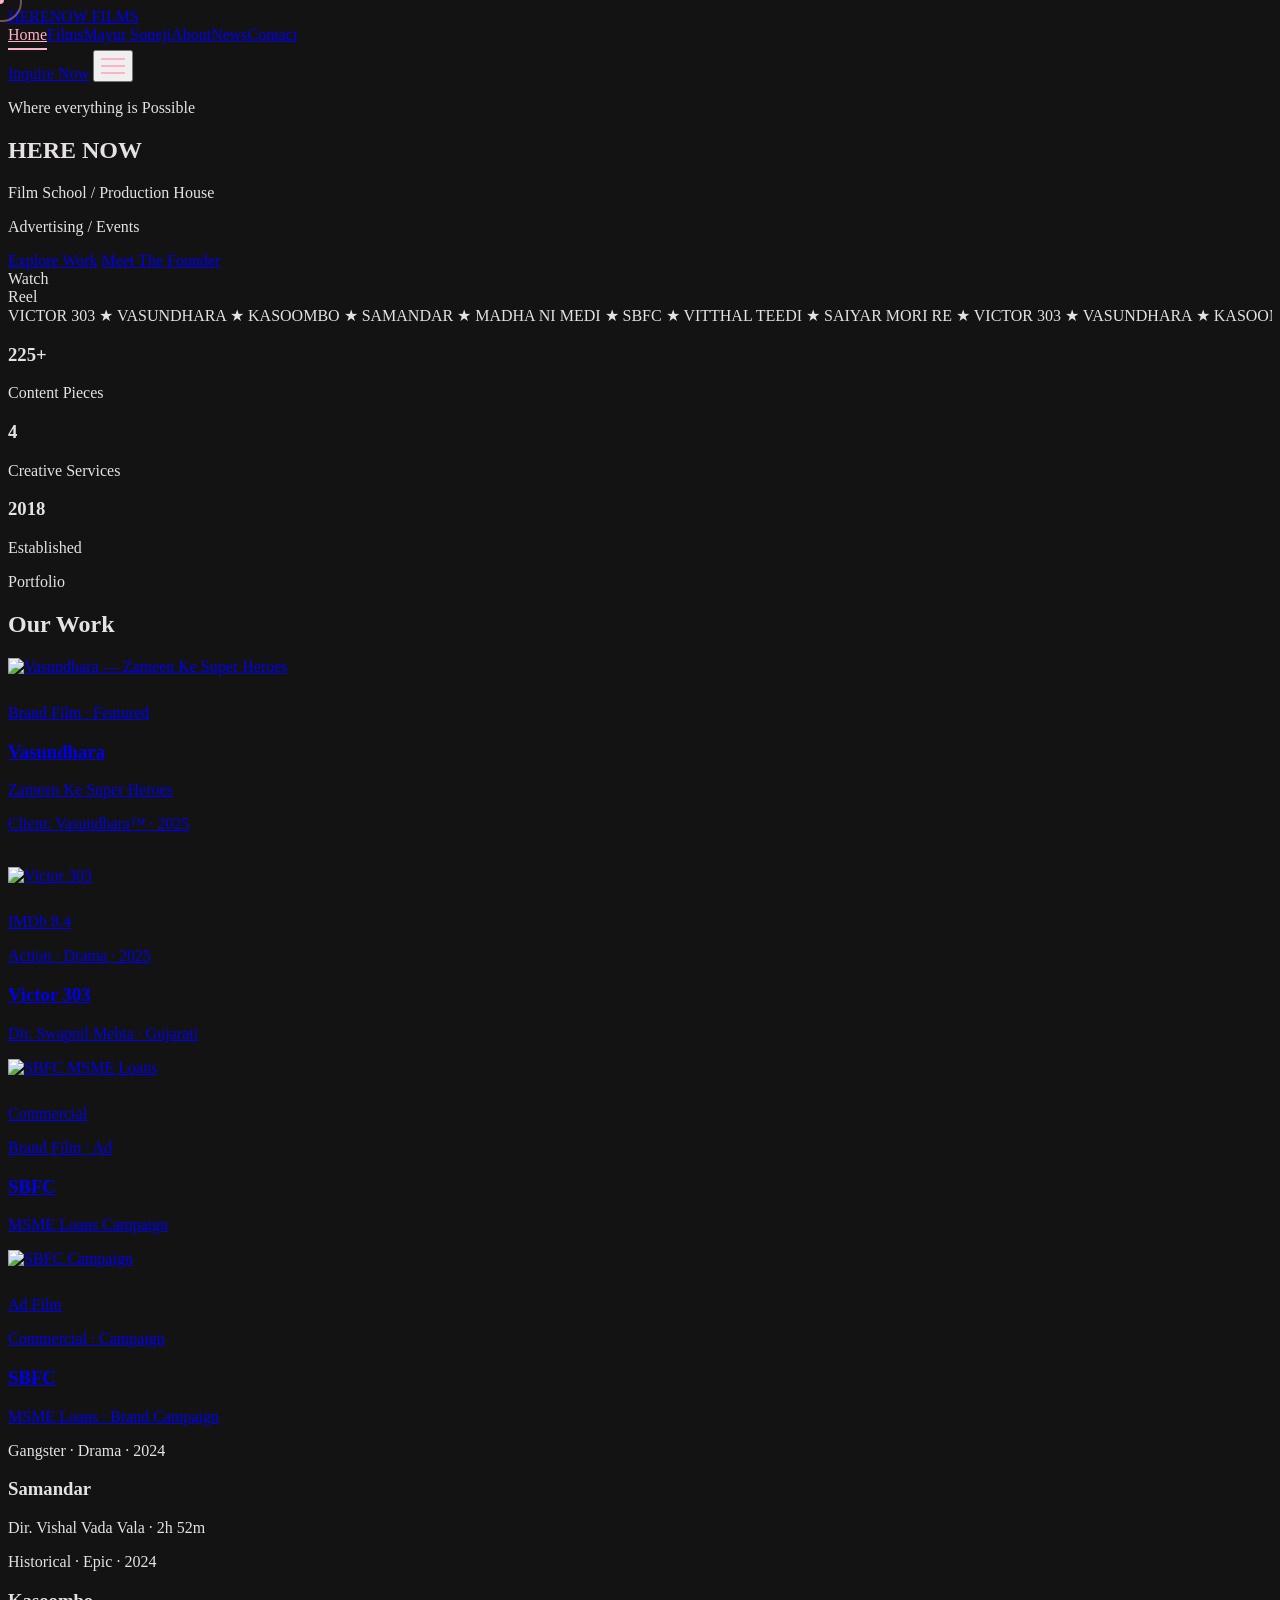
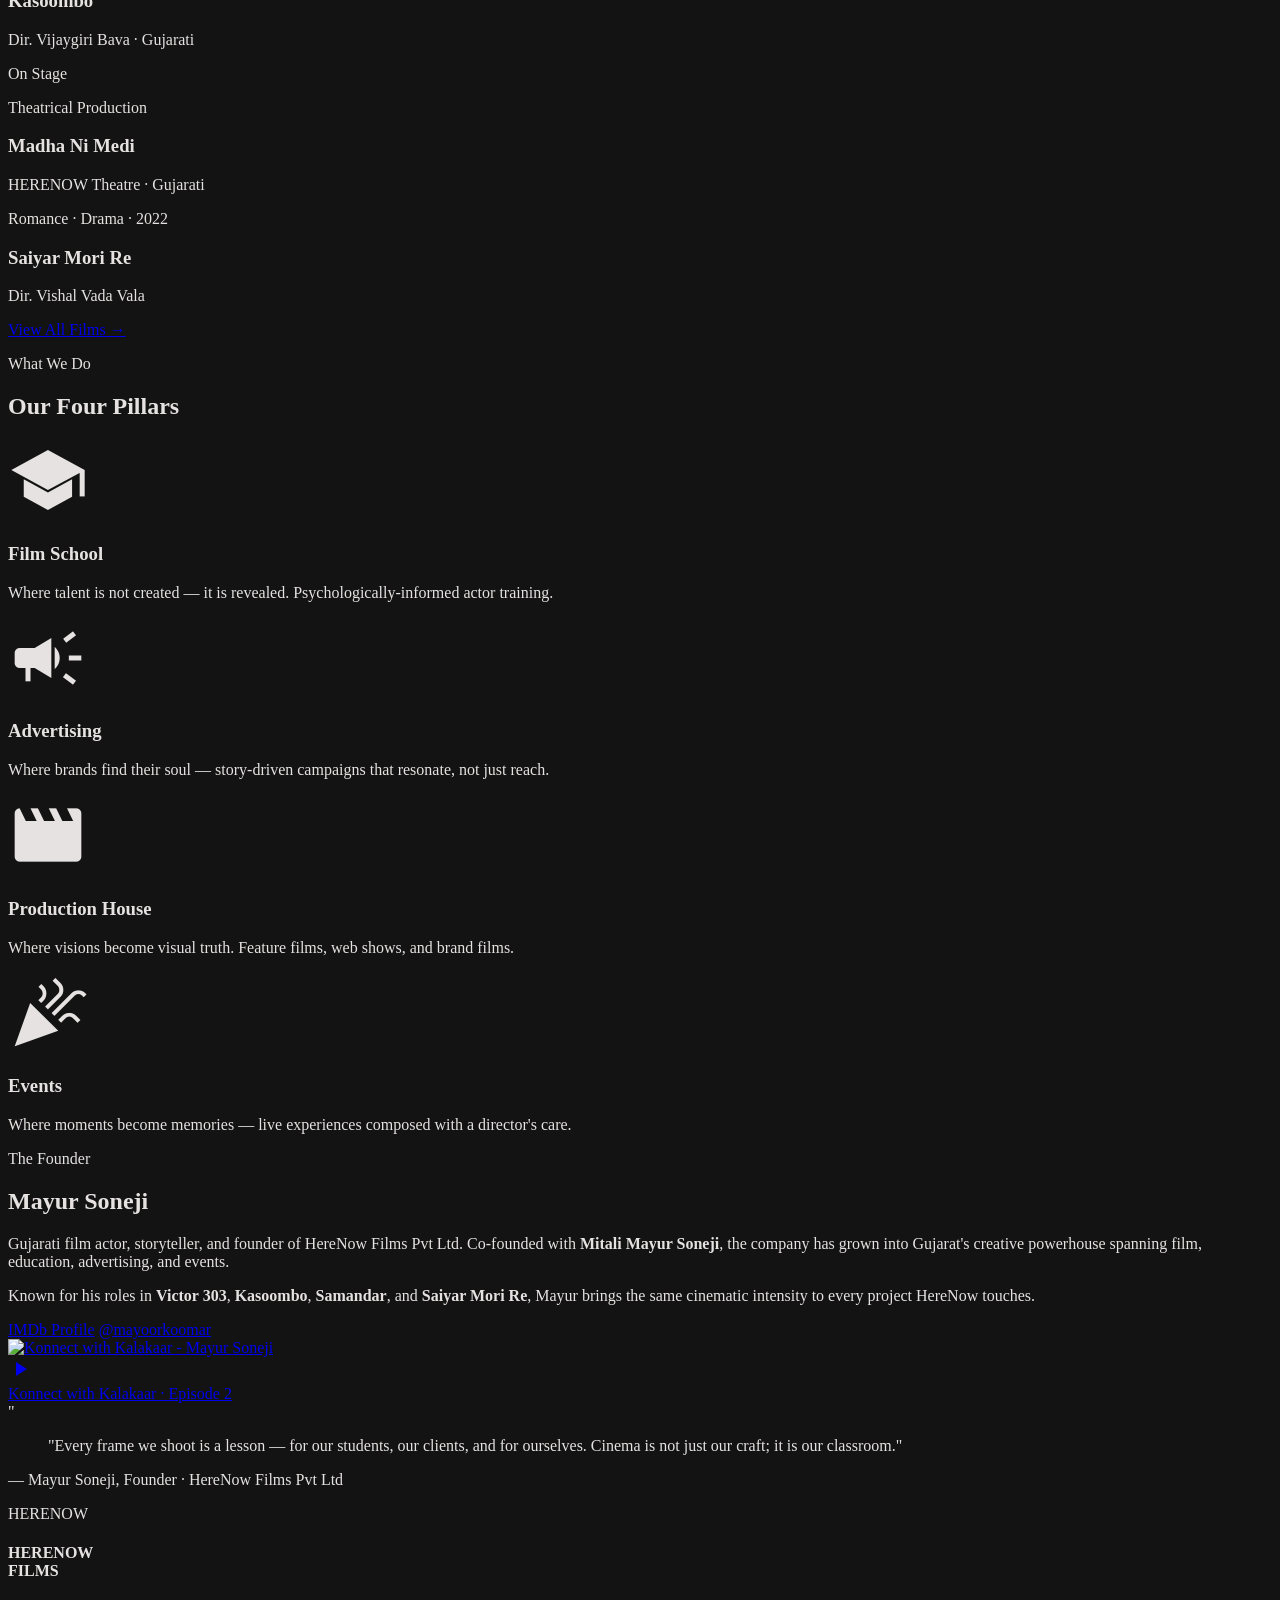
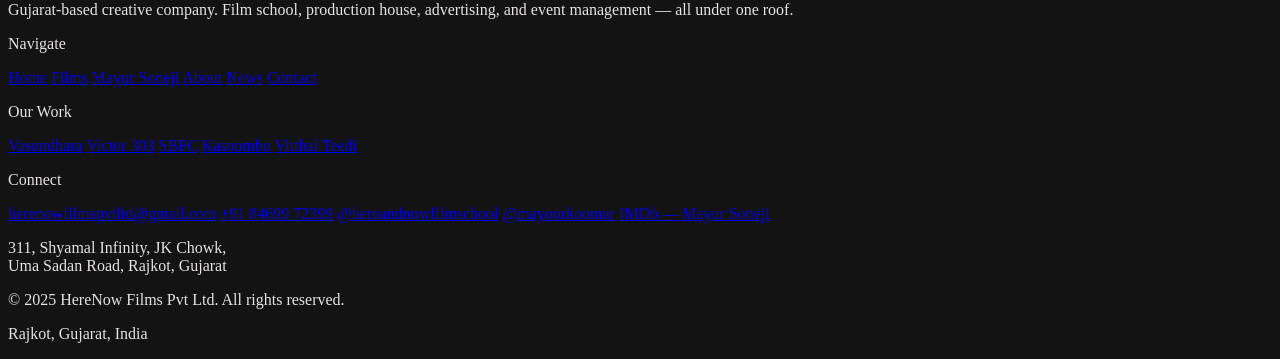
==== commit 12497d05: "Update Mayur's Instagram handle to @mayoorkoomar Co-Authored-By: Claude Opus 4.8 (1M context) <norep" ====
--- a/index.html
+++ b/index.html
@@ -318,7 +318,7 @@
       <p class="text-on-surface-variant leading-relaxed mb-6">Known for his roles in <strong class="text-tertiary">Victor 303</strong>, <strong class="text-tertiary">Kasoombo</strong>, <strong class="text-tertiary">Samandar</strong>, and <strong class="text-tertiary">Saiyar Mori Re</strong>, Mayur brings the same cinematic intensity to every project HereNow touches.</p>
       <div class="flex flex-wrap gap-3">
         <a href="https://www.imdb.com/name/nm12721531/" target="_blank" rel="noopener" class="bg-secondary-container text-background font-bold text-sm px-6 py-3 uppercase tracking-wider hover:bg-secondary-fixed-dim transition-colors">IMDb Profile</a>
-        <a href="https://www.instagram.com/actormayursoneji/" target="_blank" rel="noopener" class="border-2 border-primary text-primary font-bold text-sm px-6 py-3 uppercase tracking-wider hover:bg-primary hover:text-background transition-colors">@actormayursoneji</a>
+        <a href="https://www.instagram.com/mayoorkoomar/" target="_blank" rel="noopener" class="border-2 border-primary text-primary font-bold text-sm px-6 py-3 uppercase tracking-wider hover:bg-primary hover:text-background transition-colors">@mayoorkoomar</a>
       </div>
     </div>
     <div class="reveal">
@@ -385,7 +385,7 @@
           <a class="text-on-surface-variant hover:text-primary transition-colors" href="mailto:herenowfilmspvtltd@gmail.com">herenowfilmspvtltd@gmail.com</a>
           <a class="text-on-surface-variant hover:text-primary transition-colors" href="tel:+918469972399">+91 84699 72399</a>
           <a class="text-on-surface-variant hover:text-primary transition-colors" href="https://www.instagram.com/hereandnowfilmschool/" target="_blank" rel="noopener">@hereandnowfilmschool</a>
-          <a class="text-on-surface-variant hover:text-primary transition-colors" href="https://www.instagram.com/actormayursoneji/" target="_blank" rel="noopener">@actormayursoneji</a>
+          <a class="text-on-surface-variant hover:text-primary transition-colors" href="https://www.instagram.com/mayoorkoomar/" target="_blank" rel="noopener">@mayoorkoomar</a>
           <a class="text-on-surface-variant hover:text-primary transition-colors" href="https://www.imdb.com/name/nm12721531/" target="_blank" rel="noopener">IMDb — Mayur Soneji</a>
         </nav>
         <p class="text-on-surface-variant text-sm mt-4">311, Shyamal Infinity, JK Chowk,<br/>Uma Sadan Road, Rajkot, Gujarat</p>
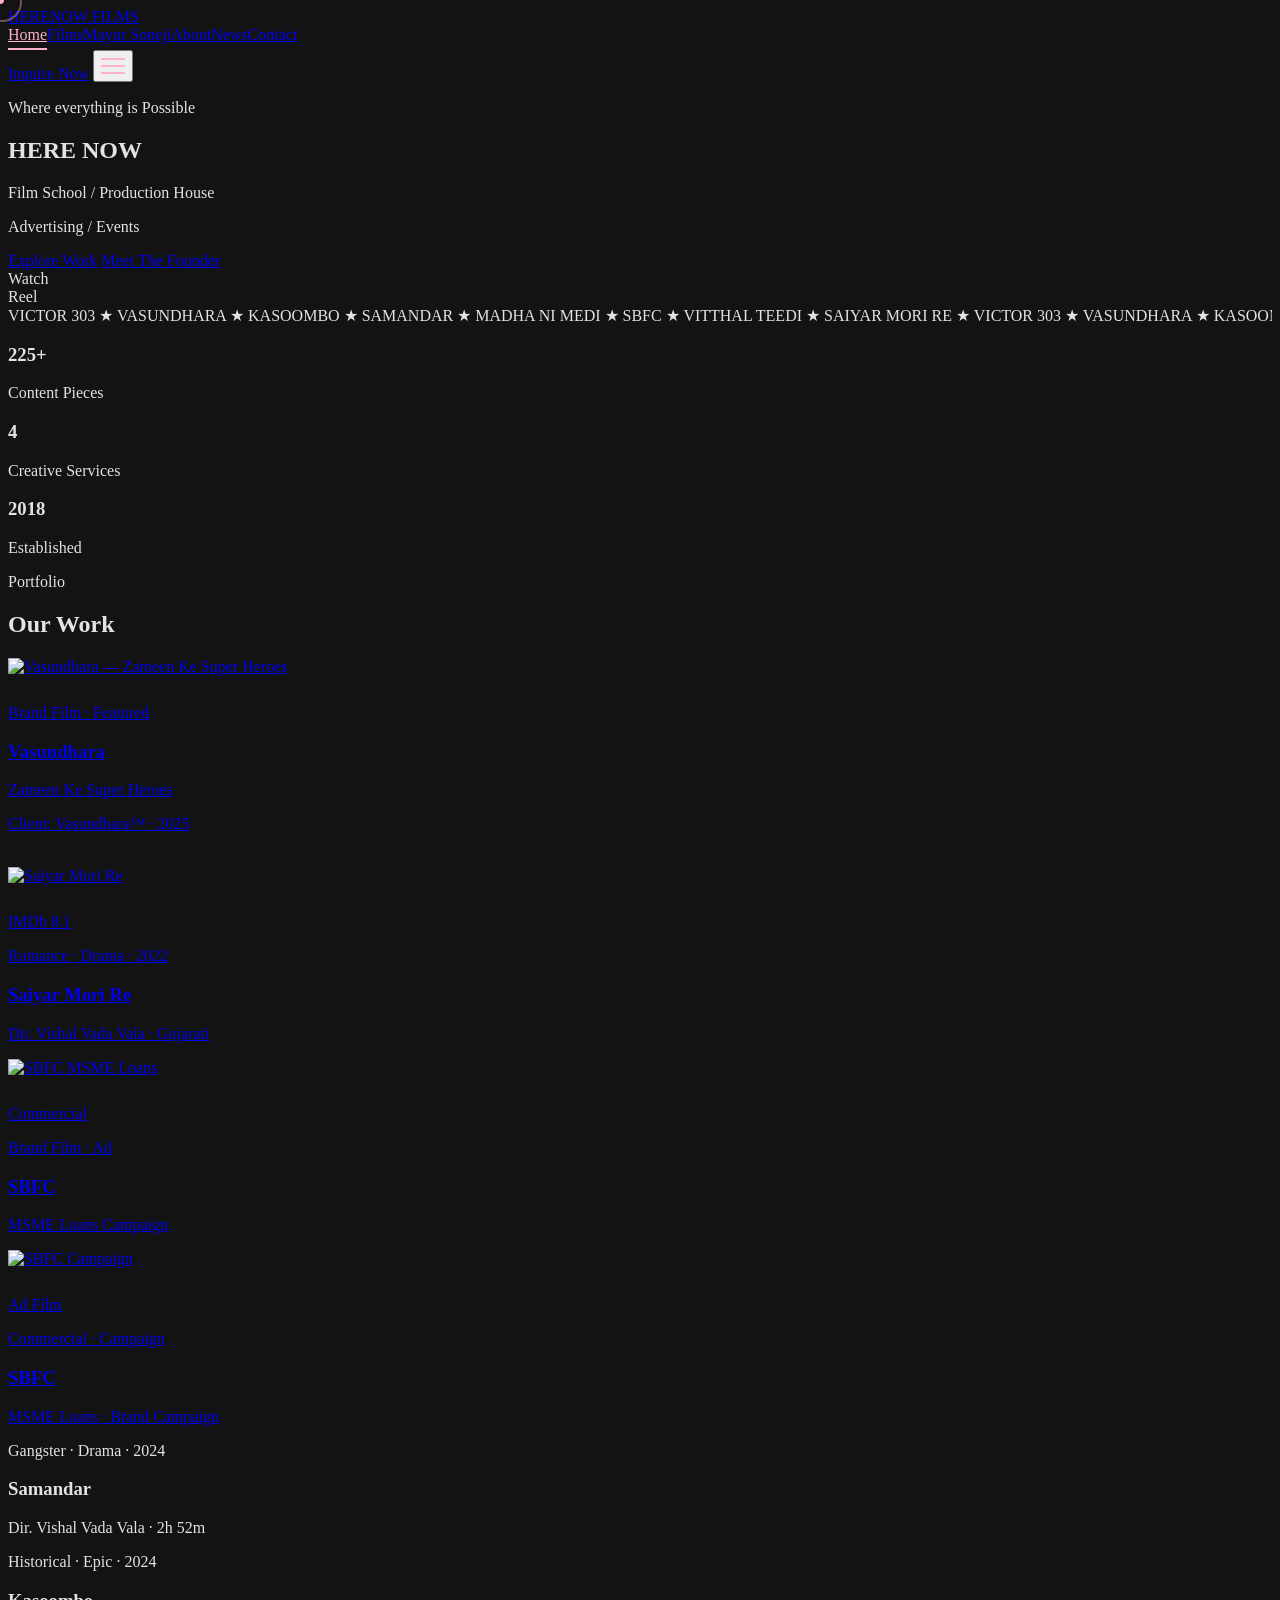
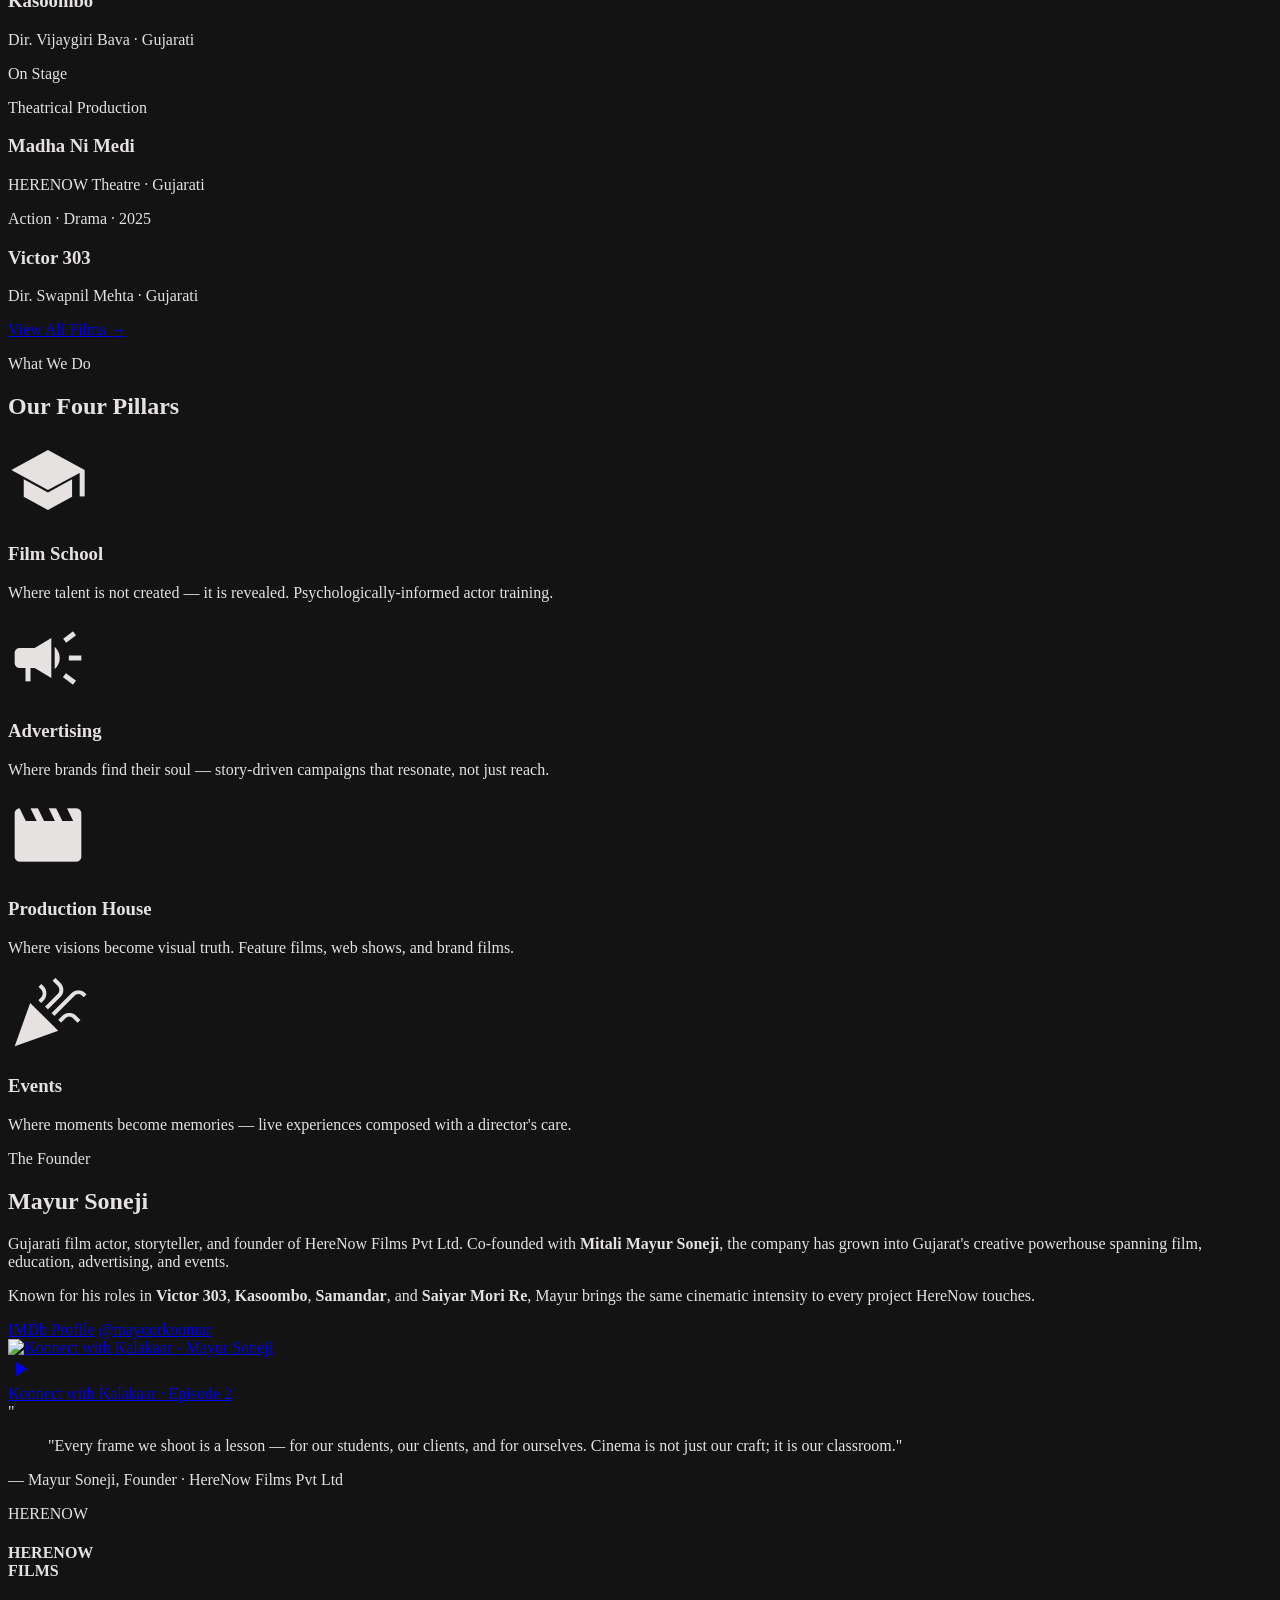
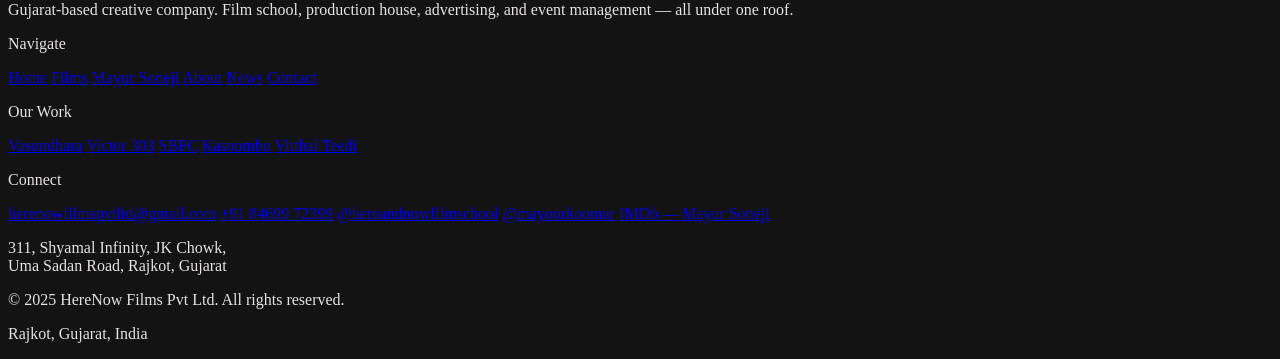
==== commit 8710c8e3: "Fix mislabeled video: assign Connect with Salakar clip to Saiyar Mori Re The interview clip (XfU3NAH" ====
--- a/index.html
+++ b/index.html
@@ -197,14 +197,14 @@
     <!-- Project Grid -->
     <div class="grid grid-cols-1 md:grid-cols-12 gap-6">
       <a href="https://www.youtube.com/watch?v=XfU3NAH0DAE" target="_blank" rel="noopener" class="md:col-span-4 group relative overflow-hidden border-4 border-tertiary card-hover block reveal">
-        <img src="https://img.youtube.com/vi/XfU3NAH0DAE/maxresdefault.jpg" alt="Victor 303" class="w-full aspect-[3/4] object-cover"/>
+        <img src="https://img.youtube.com/vi/XfU3NAH0DAE/maxresdefault.jpg" alt="Saiyar Mori Re" class="w-full aspect-[3/4] object-cover"/>
         <div class="absolute inset-0 bg-gradient-to-t from-background via-background/30 to-transparent"></div>
         <div class="play-btn absolute inset-0 flex items-center justify-center"><div class="w-14 h-14 bg-tertiary rounded-full flex items-center justify-center"><span class="material-symbols-outlined text-2xl text-background" style="font-variation-settings:'FILL' 1">play_arrow</span></div></div>
-        <div class="absolute top-4 left-4"><span class="bg-tertiary text-background font-bold text-[10px] px-2 py-1 uppercase tracking-wider">IMDb 8.4</span></div>
+        <div class="absolute top-4 left-4"><span class="bg-tertiary text-background font-bold text-[10px] px-2 py-1 uppercase tracking-wider">IMDb 8.1</span></div>
         <div class="absolute bottom-0 left-0 p-5 z-10">
-          <p class="text-[10px] font-bold uppercase tracking-widest text-tertiary mb-1">Action · Drama · 2025</p>
-          <h3 class="font-syne text-2xl font-extrabold uppercase">Victor 303</h3>
-          <p class="text-on-surface-variant text-xs mt-1">Dir. Swapnil Mehta · Gujarati</p>
+          <p class="text-[10px] font-bold uppercase tracking-widest text-tertiary mb-1">Romance · Drama · 2022</p>
+          <h3 class="font-syne text-2xl font-extrabold uppercase">Saiyar Mori Re</h3>
+          <p class="text-on-surface-variant text-xs mt-1">Dir. Vishal Vada Vala · Gujarati</p>
         </div>
       </a>
 
@@ -263,9 +263,9 @@
       <div class="md:col-span-3 relative overflow-hidden border-4 border-surface-variant card-hover bg-surface-container reveal">
         <div class="absolute inset-0 bg-gradient-to-br from-[#0a1a00] to-[#182d00]"></div>
         <div class="relative z-10 p-6 flex flex-col justify-end min-h-[280px]">
-          <p class="text-[10px] font-bold uppercase tracking-widest text-tertiary mb-1">Romance · Drama · 2022</p>
-          <h3 class="font-syne text-xl font-extrabold uppercase">Saiyar Mori Re</h3>
-          <p class="text-on-surface-variant text-xs mt-1">Dir. Vishal Vada Vala</p>
+          <p class="text-[10px] font-bold uppercase tracking-widest text-tertiary mb-1">Action · Drama · 2025</p>
+          <h3 class="font-syne text-xl font-extrabold uppercase">Victor 303</h3>
+          <p class="text-on-surface-variant text-xs mt-1">Dir. Swapnil Mehta · Gujarati</p>
         </div>
       </div>
     </div>
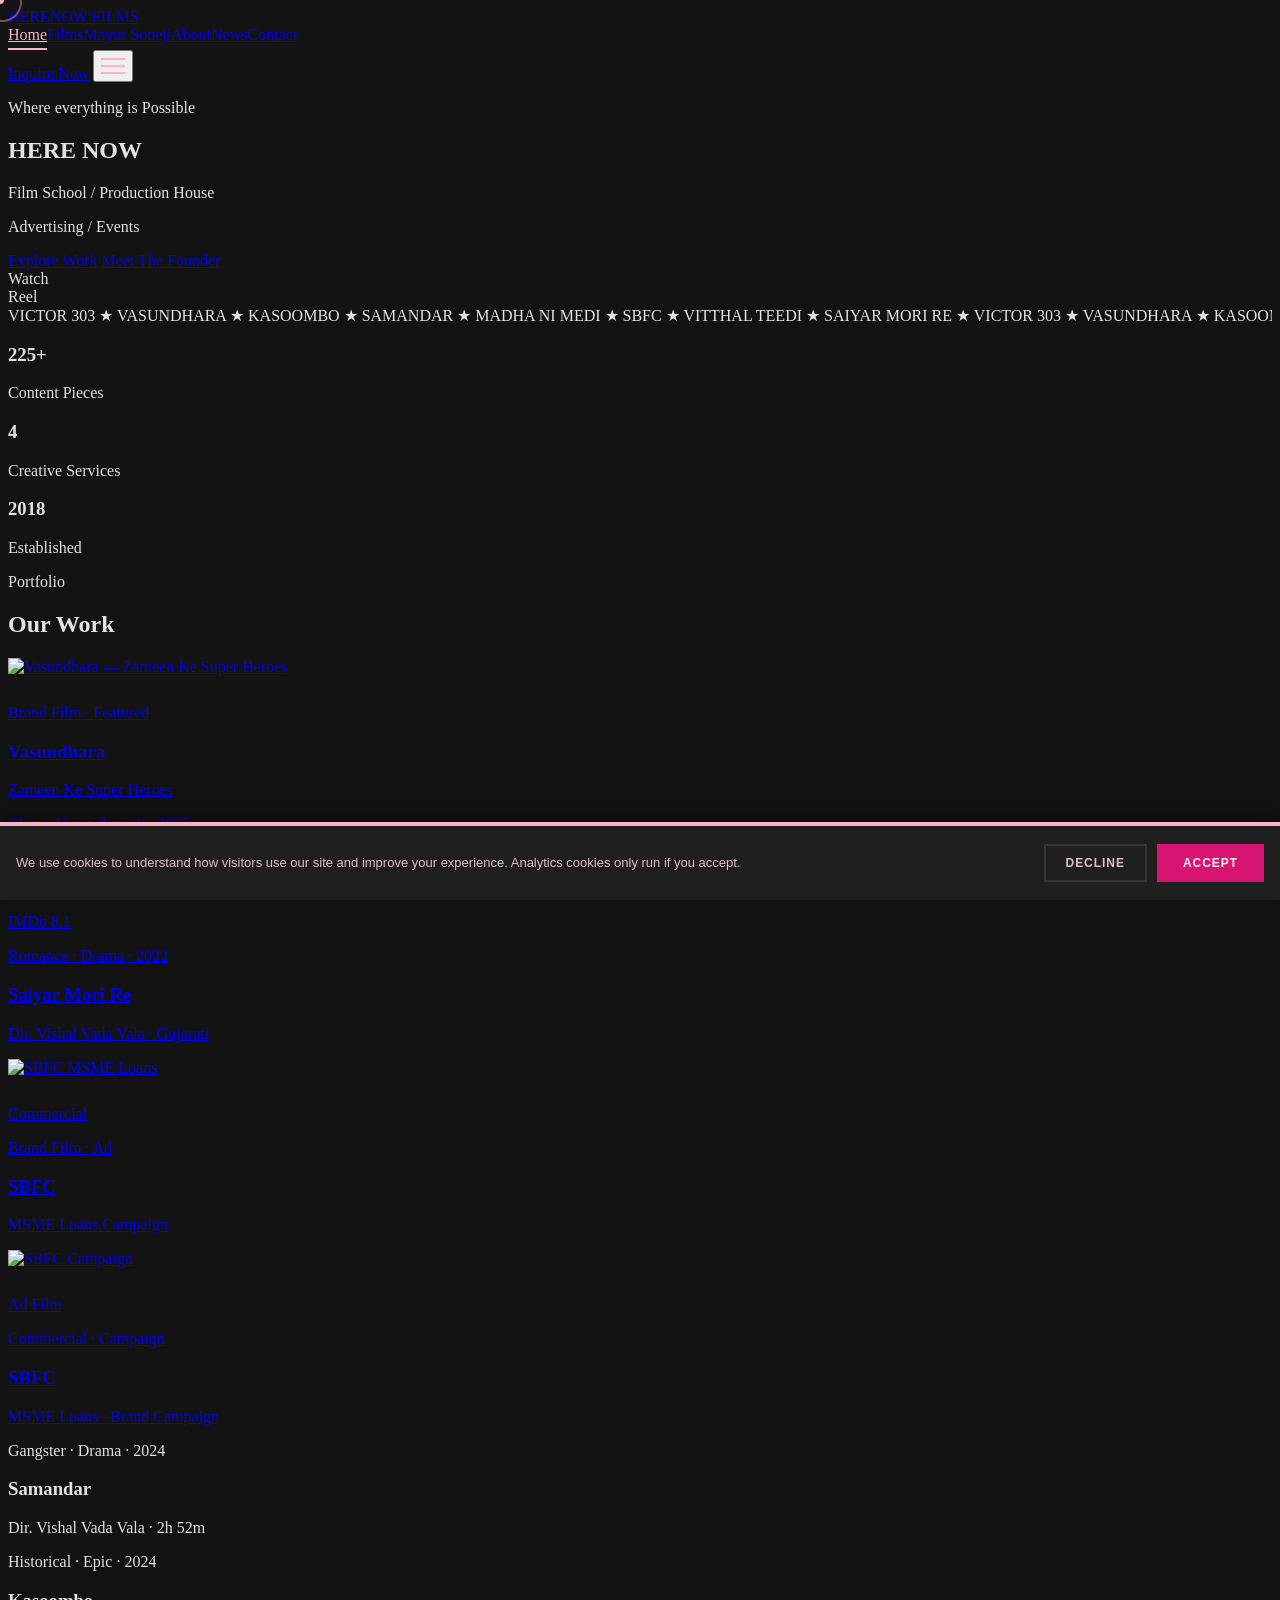
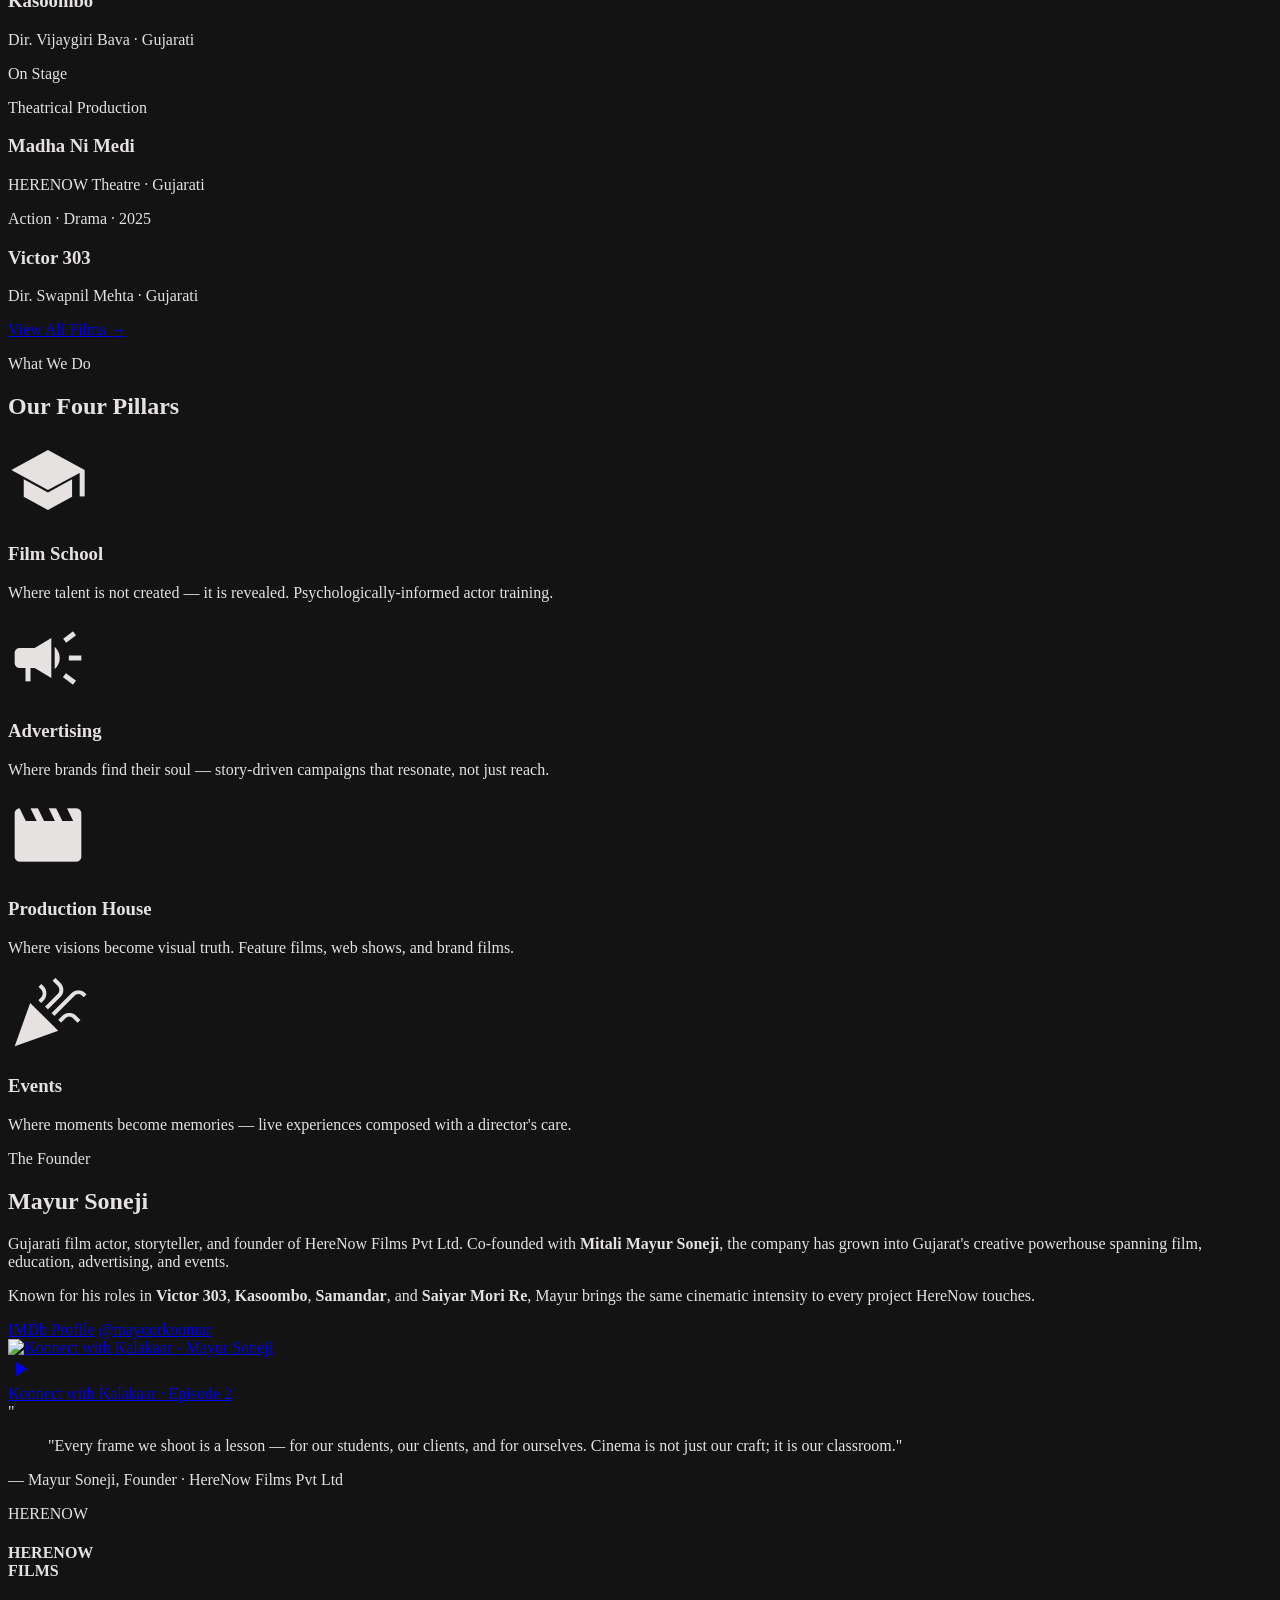
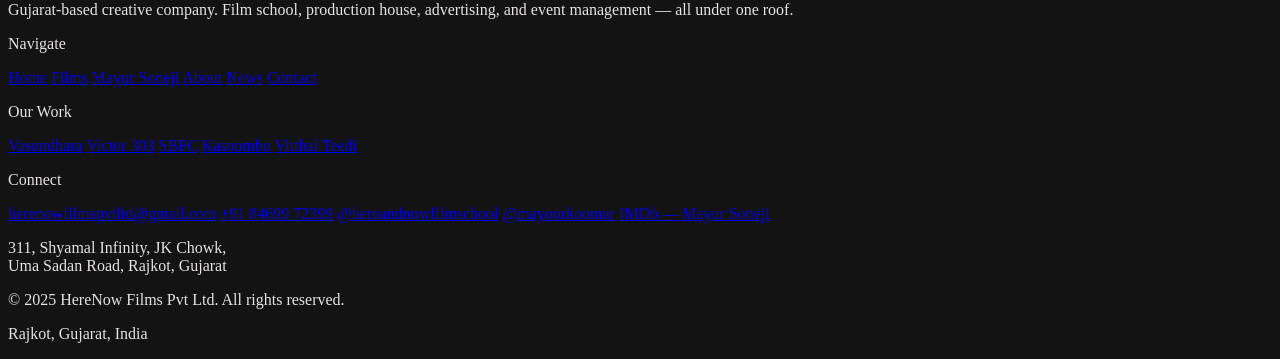
==== commit 5efa5f1f: "Add GA4 analytics with cookie consent (Consent Mode v2) - New analytics.js: single source of truth f" ====
--- a/index.html
+++ b/index.html
@@ -2,6 +2,8 @@
 <html class="dark" lang="en"><head>
 <meta charset="utf-8"/>
 <meta content="width=device-width, initial-scale=1.0" name="viewport"/>
+<!-- GA4 analytics + consent (Measurement ID lives in analytics.js) -->
+<script src="analytics.js"></script>
 <title>HERENOW Films — Production House · Film School · Gujarat</title>
 <meta name="description" content="HereNow Films Pvt Ltd — Gujarati film school, production house, advertising agency and event management company founded by actor Mayur Soneji.">
 <script src="https://cdn.tailwindcss.com?plugins=forms,container-queries"></script>
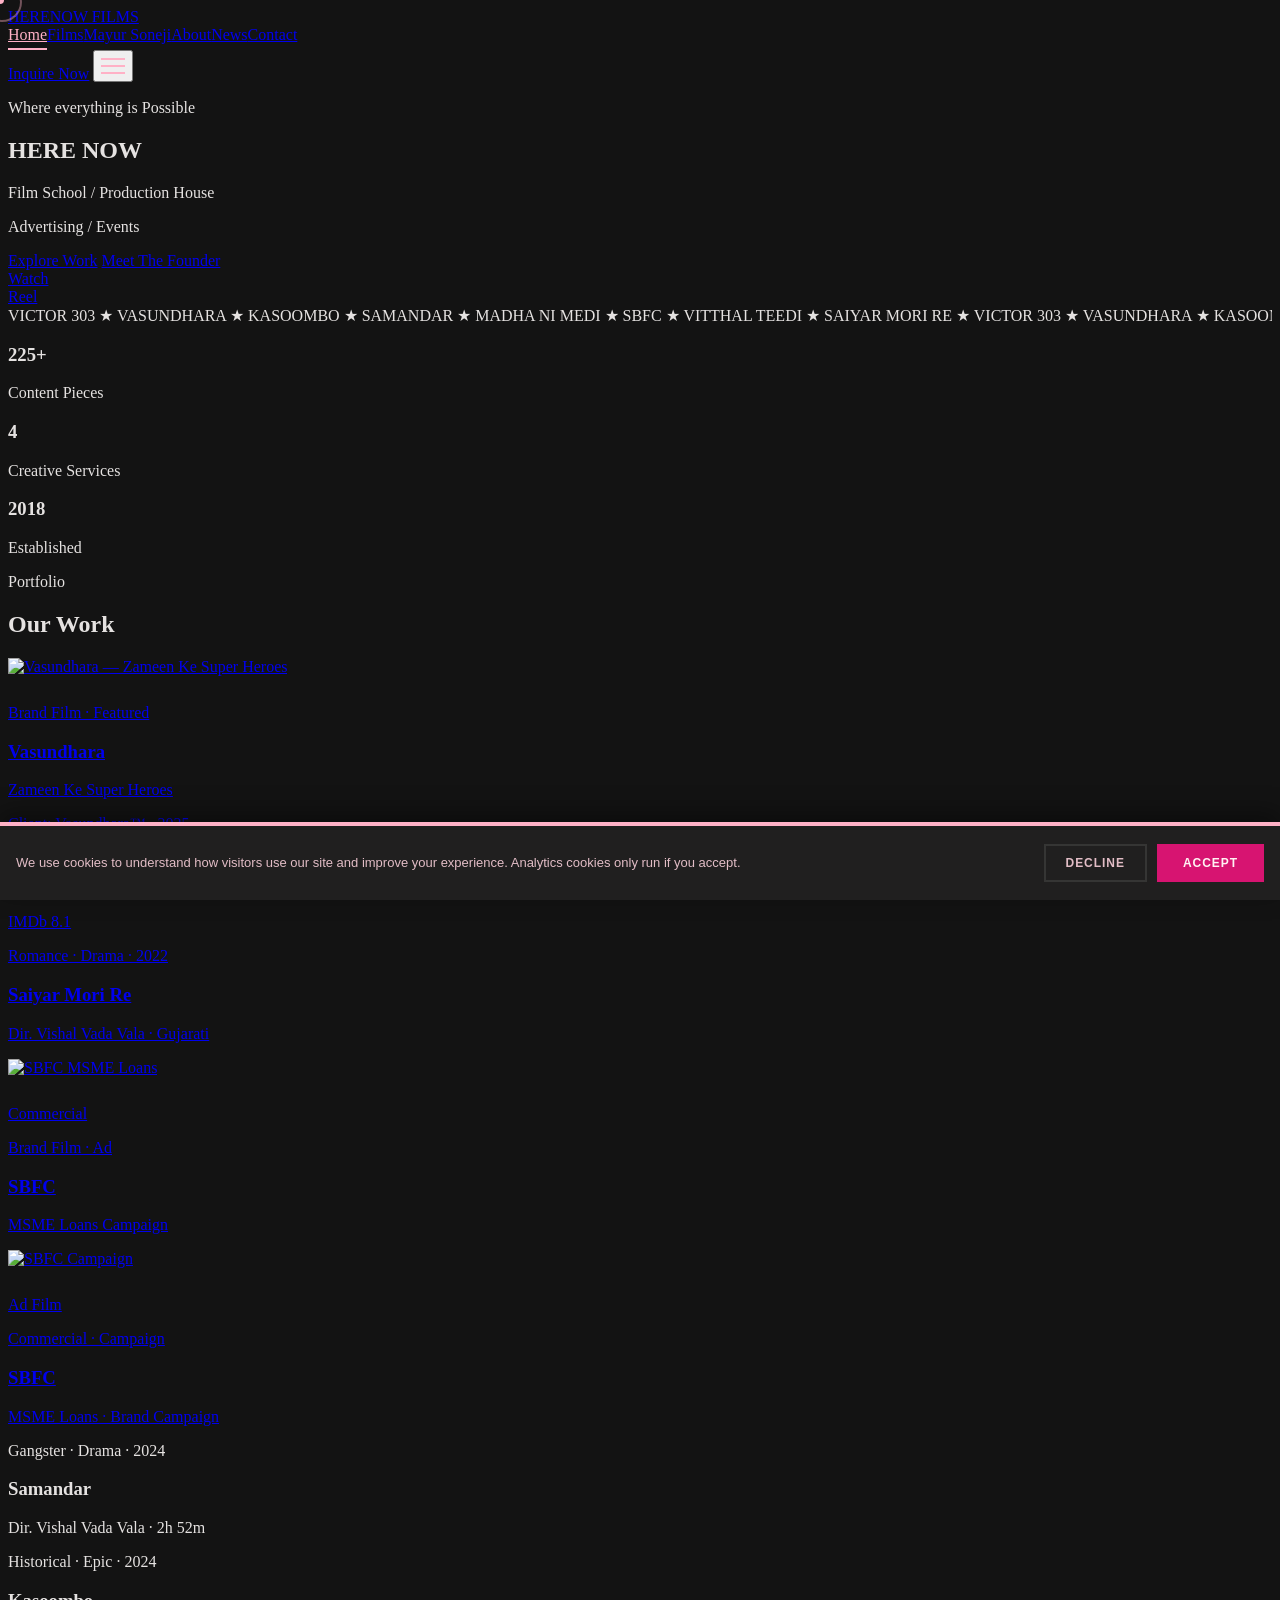
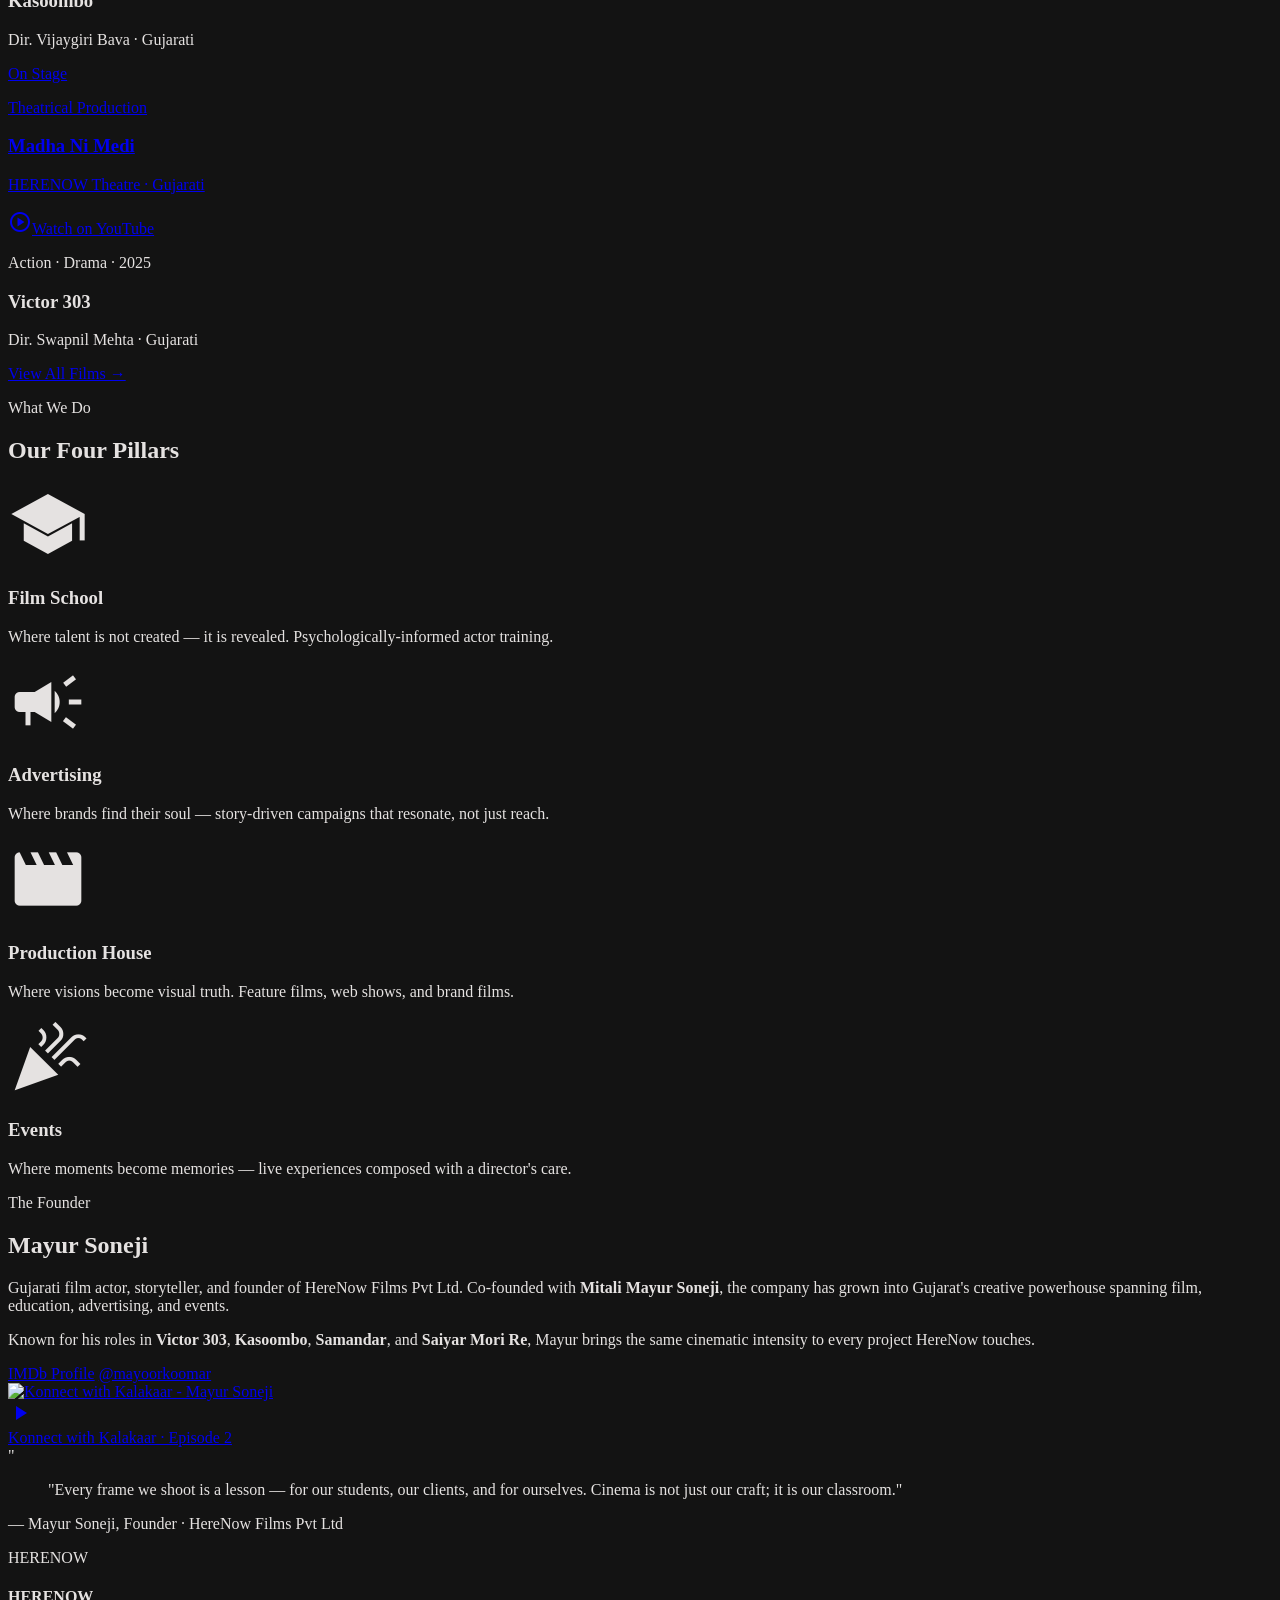
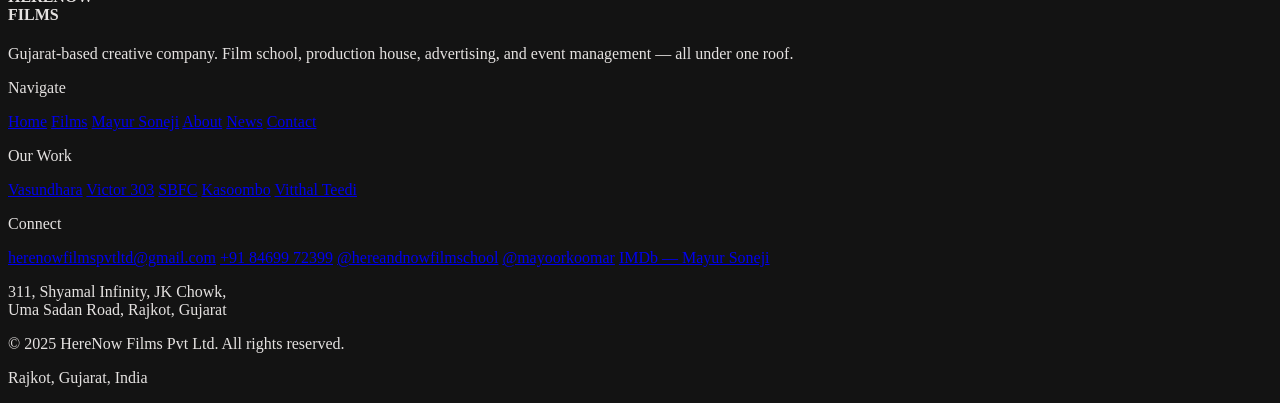
==== commit 6e50ce9b: "Fix Watch Reel button + link Madha Ni Medi to its YouTube channel - Hero "Watch Reel" was a non-clic" ====
--- a/index.html
+++ b/index.html
@@ -127,11 +127,11 @@
       <a href="mayur.html" class="border-2 border-secondary-container text-secondary-container font-bold text-sm px-8 py-4 uppercase tracking-wider hover:bg-secondary-container hover:text-background transition-colors">Meet The Founder</a>
     </div>
   </div>
-  <div class="absolute bottom-8 right-4 md:right-16 hidden md:block">
+  <a href="https://www.instagram.com/hereandnowfilmschool/reels/" target="_blank" rel="noopener" class="absolute bottom-8 right-4 md:right-16 hidden md:block">
     <div class="w-28 h-28 rounded-full bg-primary-container flex items-center justify-center spin-slow cursor-pointer hover:bg-primary border-4 border-background">
       <span class="font-bold text-xs text-on-primary-container uppercase text-center leading-tight">Watch<br/>Reel</span>
     </div>
-  </div>
+  </a>
 </section>
 
 <!-- Marquee -->
@@ -252,15 +252,16 @@
         </div>
       </div>
 
-      <div class="md:col-span-3 relative overflow-hidden border-4 border-surface-variant card-hover bg-surface-container reveal">
+      <a href="https://www.youtube.com/@madhanimedi" target="_blank" rel="noopener" class="md:col-span-3 group relative overflow-hidden border-4 border-surface-variant card-hover bg-surface-container reveal block">
         <div class="absolute inset-0 bg-gradient-to-br from-[#1a0500] to-[#3d0e00]"></div>
         <div class="relative z-10 p-6 flex flex-col justify-end min-h-[280px]">
           <span class="inline-block bg-primary-container text-on-primary-container font-bold text-[10px] px-2 py-1 uppercase tracking-wider mb-2 self-start">On Stage</span>
           <p class="text-[10px] font-bold uppercase tracking-widest text-primary mb-1">Theatrical Production</p>
           <h3 class="font-syne text-xl font-extrabold uppercase">Madha Ni Medi</h3>
           <p class="text-on-surface-variant text-xs mt-1">HERENOW Theatre · Gujarati</p>
-        </div>
-      </div>
+          <span class="inline-flex items-center gap-1 text-primary text-[10px] font-bold uppercase tracking-wider mt-2 opacity-0 group-hover:opacity-100 transition-opacity"><span class="material-symbols-outlined text-sm">play_circle</span>Watch on YouTube</span>
+        </div>
+      </a>
 
       <div class="md:col-span-3 relative overflow-hidden border-4 border-surface-variant card-hover bg-surface-container reveal">
         <div class="absolute inset-0 bg-gradient-to-br from-[#0a1a00] to-[#182d00]"></div>
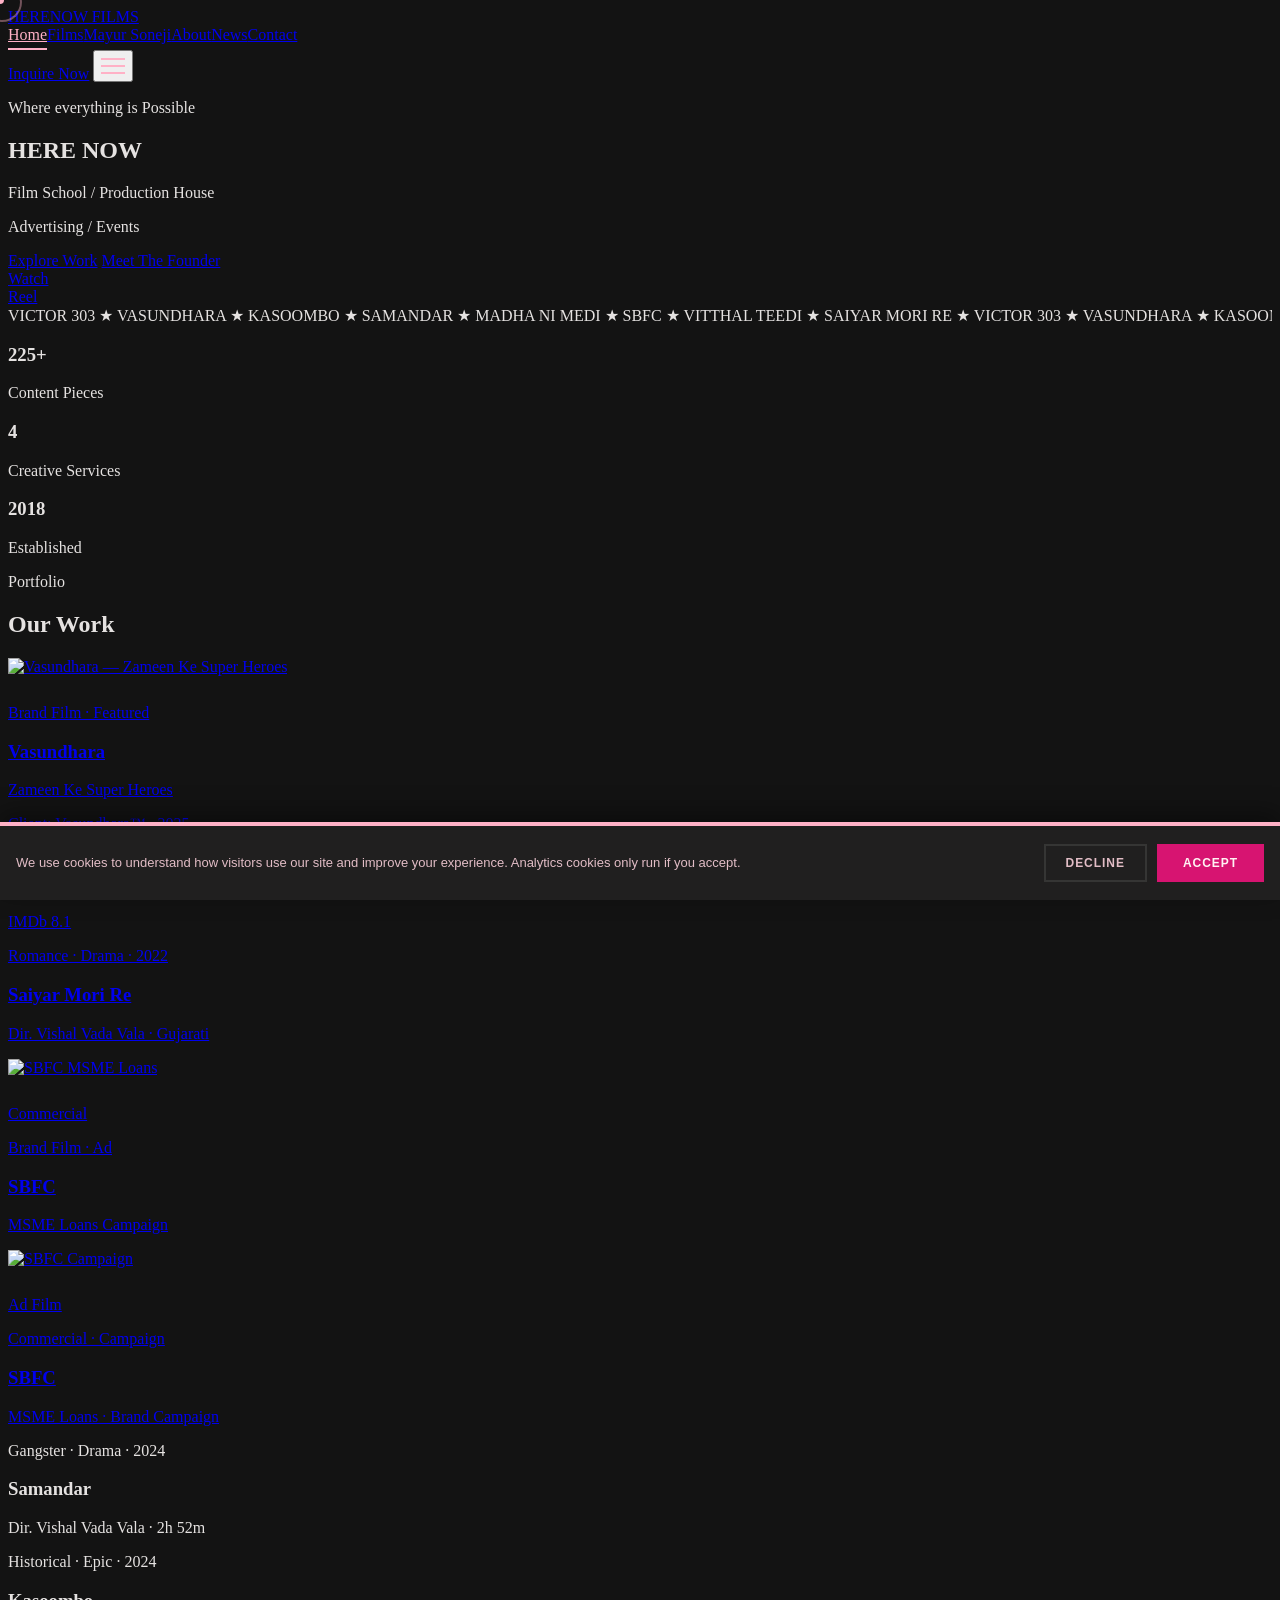
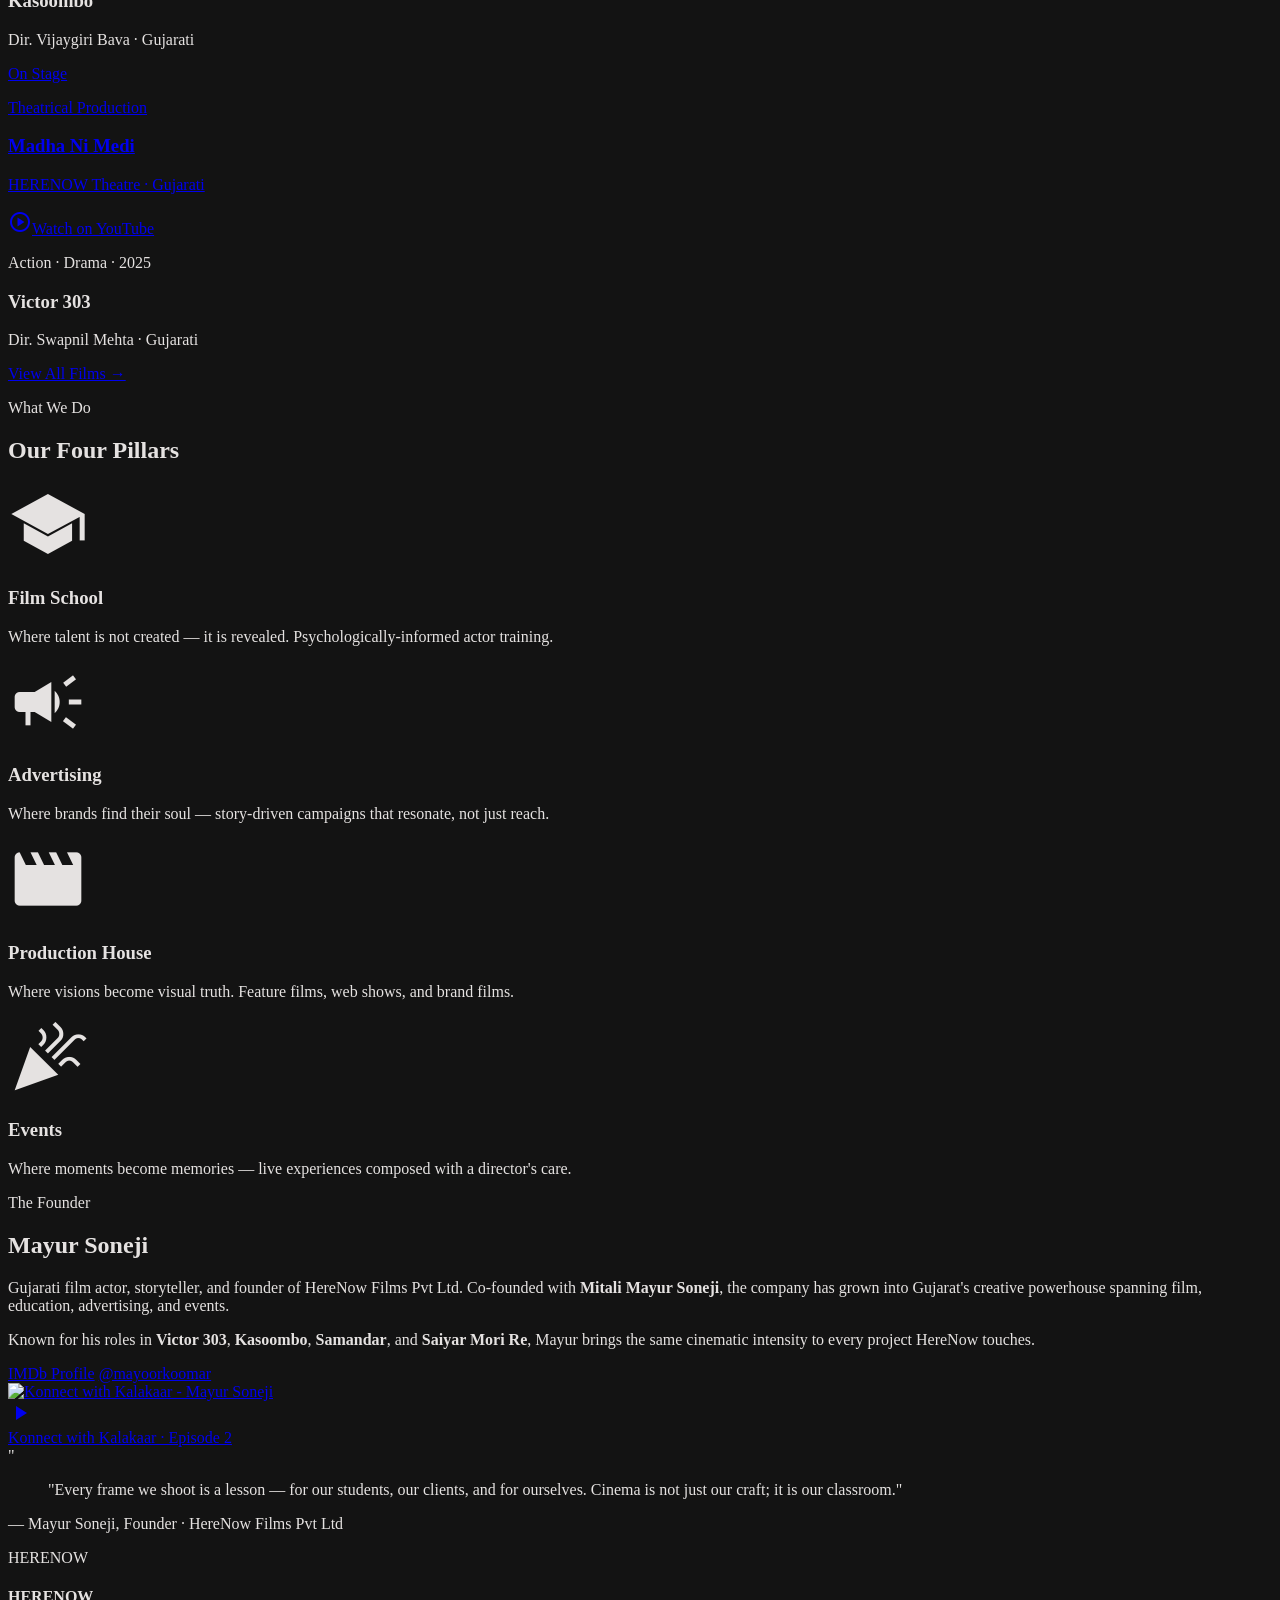
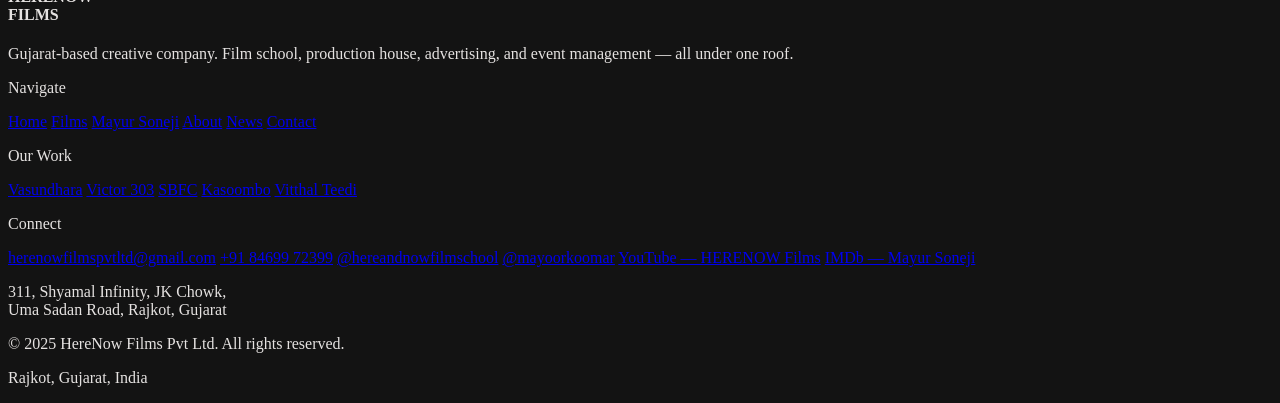
==== commit 4b039824: "Add official YouTube channel across the site - YouTube (@herenowfilmspvtltd) added to every page foo" ====
--- a/index.html
+++ b/index.html
@@ -127,7 +127,7 @@
       <a href="mayur.html" class="border-2 border-secondary-container text-secondary-container font-bold text-sm px-8 py-4 uppercase tracking-wider hover:bg-secondary-container hover:text-background transition-colors">Meet The Founder</a>
     </div>
   </div>
-  <a href="https://www.instagram.com/hereandnowfilmschool/reels/" target="_blank" rel="noopener" class="absolute bottom-8 right-4 md:right-16 hidden md:block">
+  <a href="https://www.youtube.com/@herenowfilmspvtltd" target="_blank" rel="noopener" class="absolute bottom-8 right-4 md:right-16 hidden md:block">
     <div class="w-28 h-28 rounded-full bg-primary-container flex items-center justify-center spin-slow cursor-pointer hover:bg-primary border-4 border-background">
       <span class="font-bold text-xs text-on-primary-container uppercase text-center leading-tight">Watch<br/>Reel</span>
     </div>
@@ -389,6 +389,7 @@
           <a class="text-on-surface-variant hover:text-primary transition-colors" href="tel:+918469972399">+91 84699 72399</a>
           <a class="text-on-surface-variant hover:text-primary transition-colors" href="https://www.instagram.com/hereandnowfilmschool/" target="_blank" rel="noopener">@hereandnowfilmschool</a>
           <a class="text-on-surface-variant hover:text-primary transition-colors" href="https://www.instagram.com/mayoorkoomar/" target="_blank" rel="noopener">@mayoorkoomar</a>
+          <a class="text-on-surface-variant hover:text-primary transition-colors" href="https://www.youtube.com/@herenowfilmspvtltd" target="_blank" rel="noopener">YouTube — HERENOW Films</a>
           <a class="text-on-surface-variant hover:text-primary transition-colors" href="https://www.imdb.com/name/nm12721531/" target="_blank" rel="noopener">IMDb — Mayur Soneji</a>
         </nav>
         <p class="text-on-surface-variant text-sm mt-4">311, Shyamal Infinity, JK Chowk,<br/>Uma Sadan Road, Rajkot, Gujarat</p>
